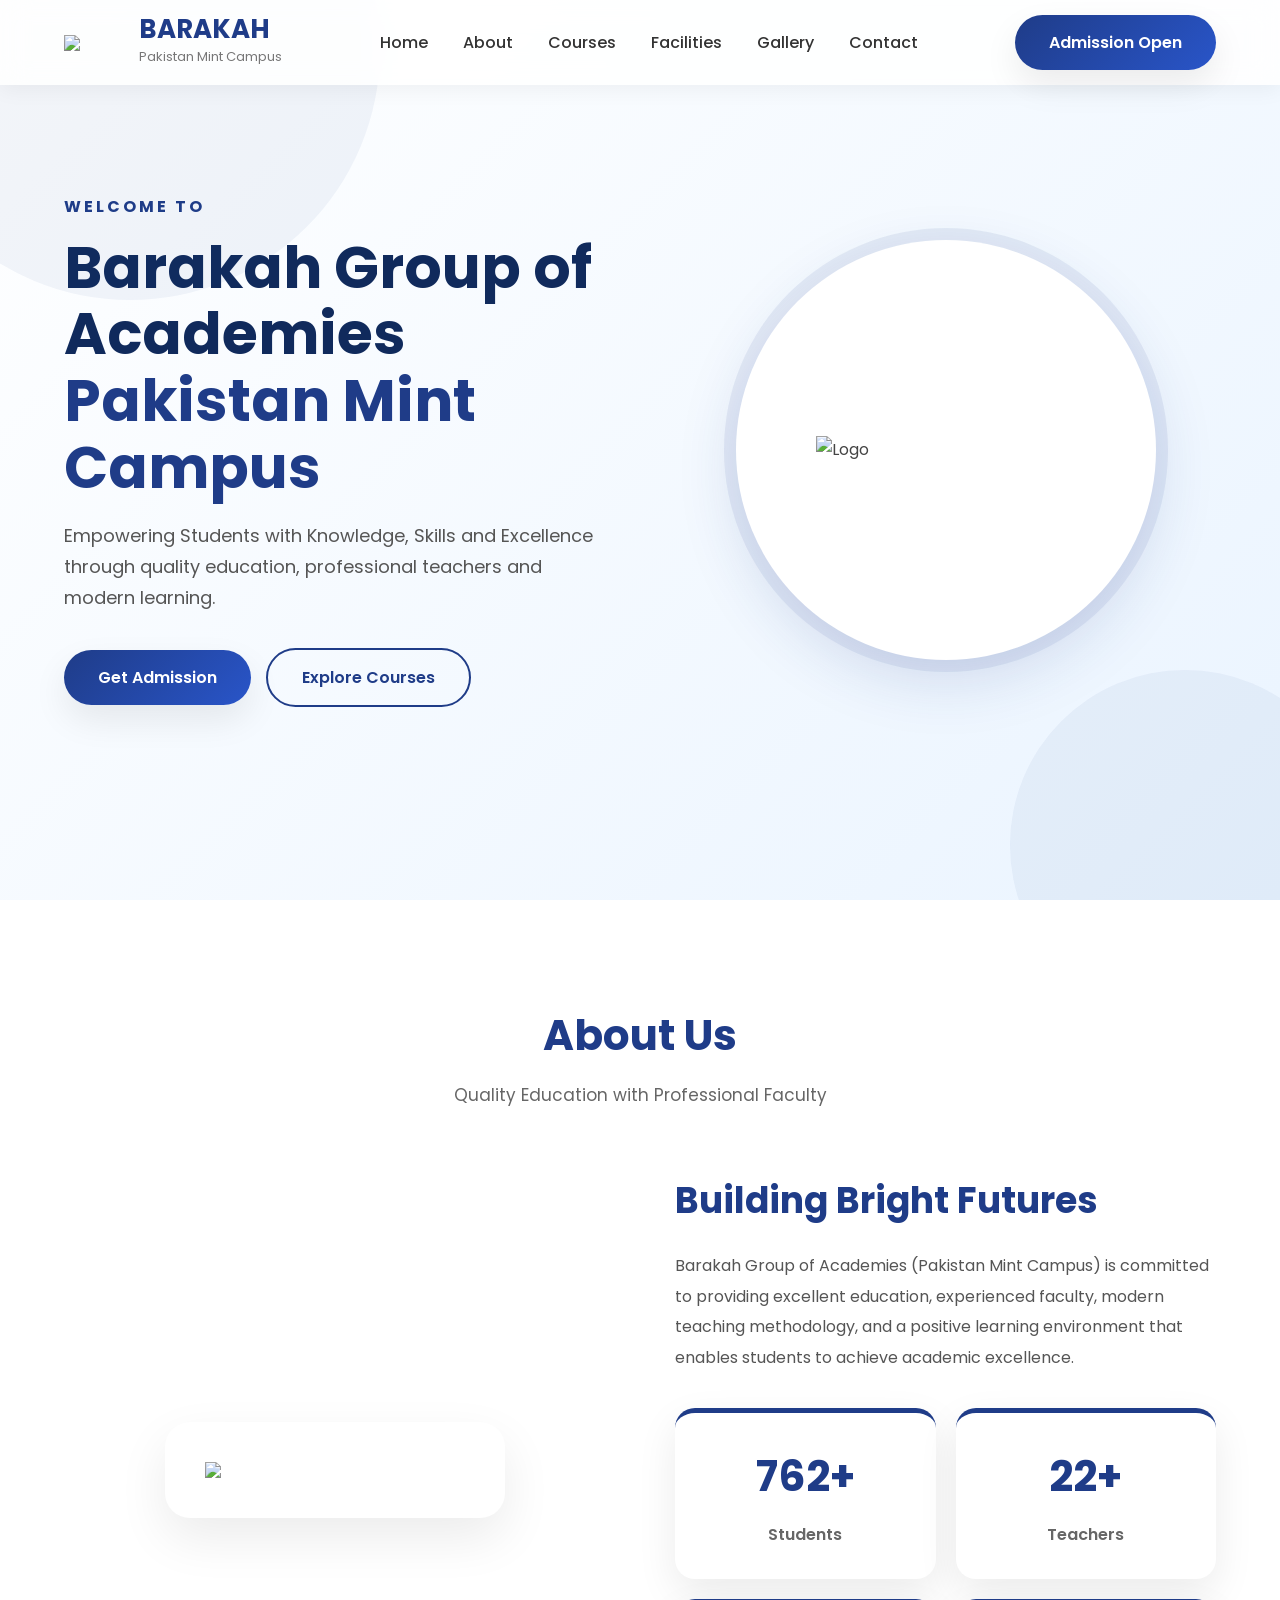
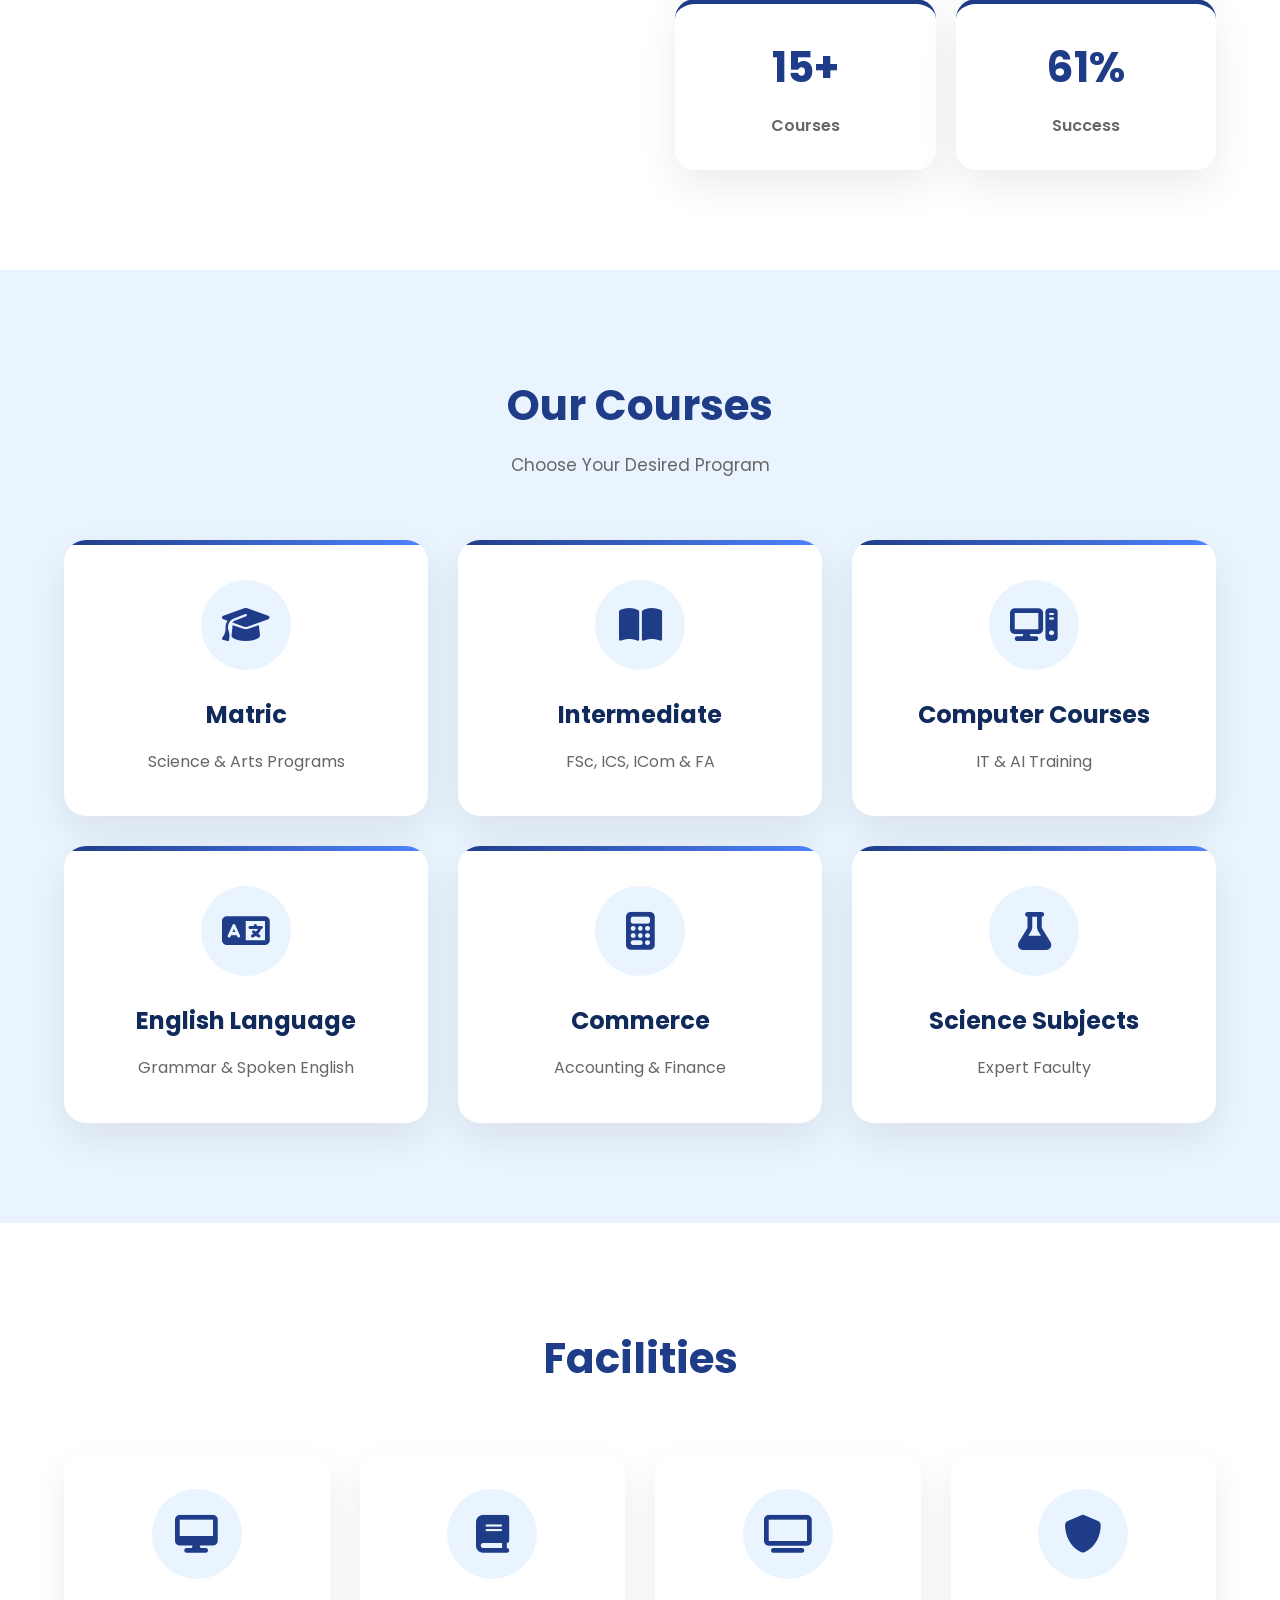
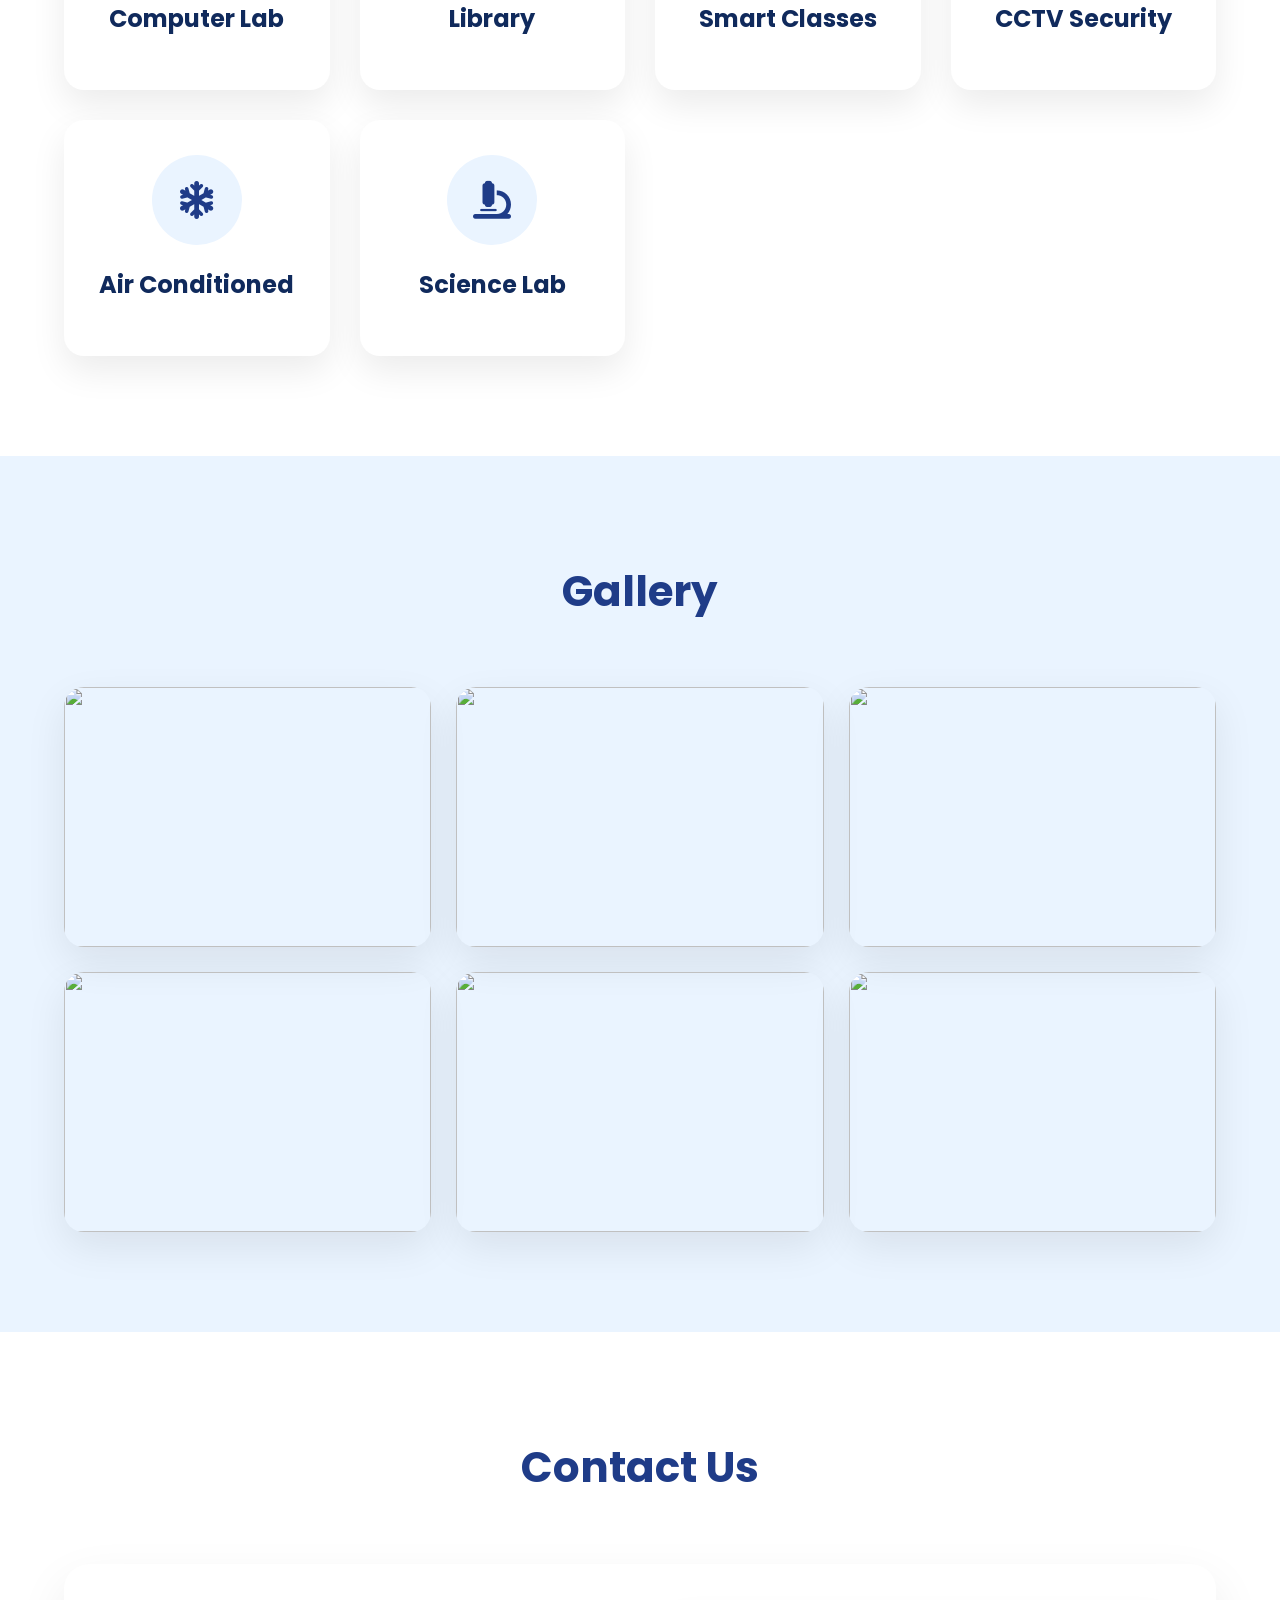
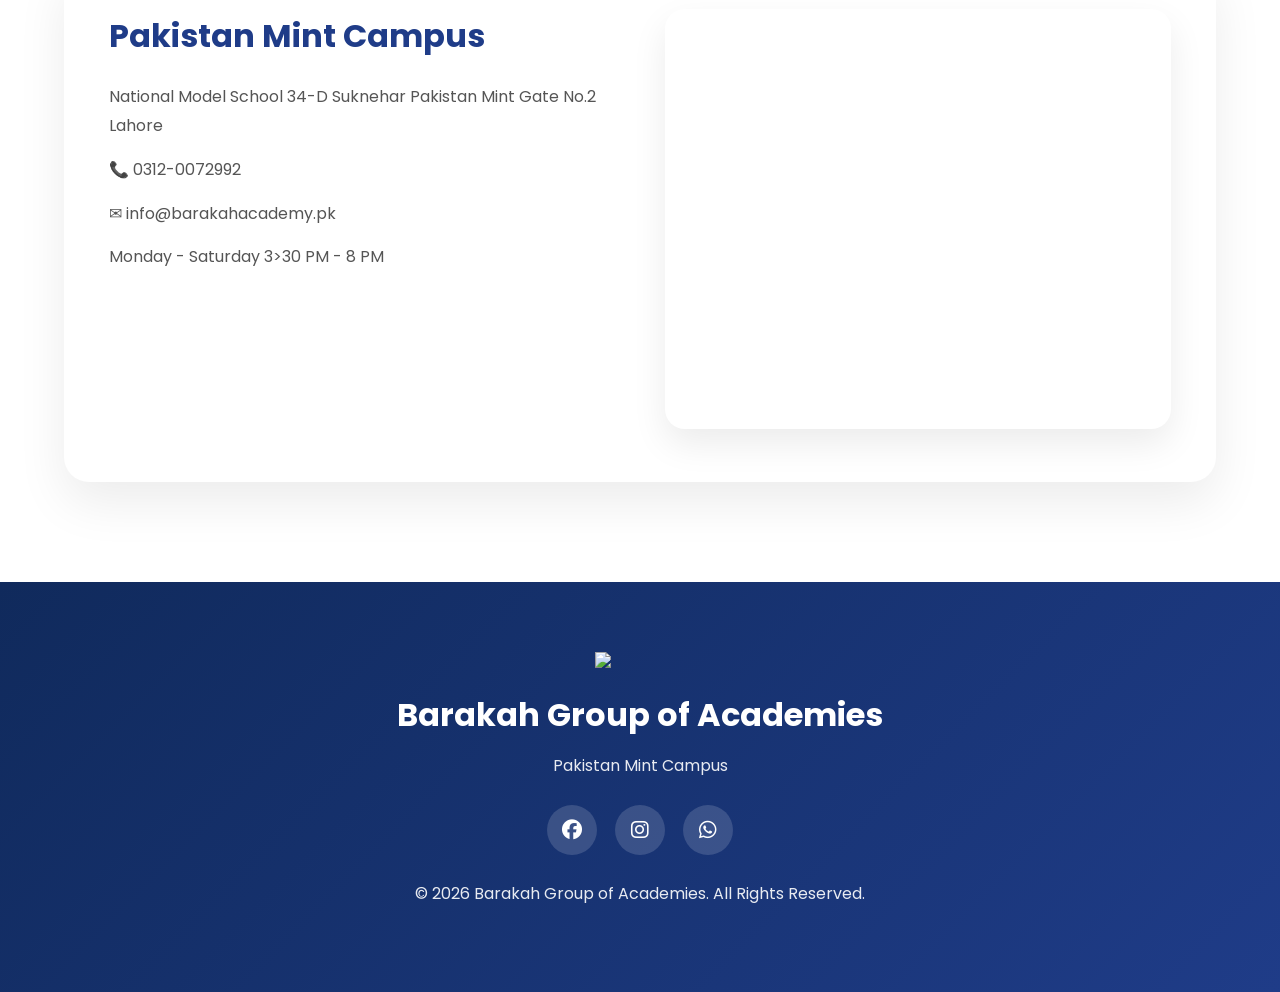
==== index.html @ b060adf9 "Add files via upload" ====
<!doctype html>
<html lang="en">
  <head>
    <meta charset="UTF-8" />
    <meta name="viewport" content="width=device-width, initial-scale=1.0" />

    <title>Barakah Group of Academies | Pakistan Mint Campus</title>

    <meta
      name="description"
      content="Barakah Group of Academies (Pakistan Mint Campus) provides quality education with experienced faculty and modern learning methods."
    />

    <link rel="stylesheet" href="style.css" />

    <link rel="preconnect" href="https://fonts.googleapis.com" />
    <link rel="preconnect" href="https://fonts.gstatic.com" crossorigin />

    <link
      href="https://fonts.googleapis.com/css2?family=Poppins:wght@300;400;500;600;700;800&display=swap"
      rel="stylesheet"
    />

    <link
      rel="stylesheet"
      href="https://cdnjs.cloudflare.com/ajax/libs/font-awesome/6.7.2/css/all.min.css"
    />
  </head>

  <body>
    <!-- ================= HEADER ================= -->

    <header>
      <div class="container nav">
        <div class="logo">
          <img src="images/logo.png" />

          <div>
            <h2>BARAKAH</h2>
            <span>Pakistan Mint Campus</span>
          </div>
        </div>

        <nav>
          <ul id="menu">
            <li><a href="#home">Home</a></li>

            <li><a href="#about">About</a></li>

            <li><a href="#courses">Courses</a></li>

            <li><a href="#facilities">Facilities</a></li>

            <li><a href="#gallery">Gallery</a></li>

            <li><a href="#contact">Contact</a></li>
          </ul>
        </nav>

        <a href="#contact" class="btn"> Admission Open </a>

        <div class="menu-btn">
          <i class="fa-solid fa-bars"></i>
        </div>
      </div>
    </header>

    <!-- ================= HERO ================= -->

    <section class="hero" id="home">
      <div class="container hero-grid">
        <div class="hero-text">
          <h4>WELCOME TO</h4>

          <h1>
            Barakah Group of Academies
            <span>Pakistan Mint Campus</span>
          </h1>

          <p>
            Empowering Students with Knowledge, Skills and Excellence through
            quality education, professional teachers and modern learning.
          </p>

          <div class="hero-buttons">
            <a href="#contact" class="btn"> Get Admission </a>

            <a href="#courses" class="btn2"> Explore Courses </a>
          </div>
        </div>

        <div class="hero-image">
          <div class="circle">
            <img src="images/logo.png" alt="Logo" />
          </div>
        </div>
      </div>
    </section>

    <!-- ================= ABOUT ================= -->

    <section class="about section" id="about">
      <div class="container">
        <div class="title">
          <h2>About Us</h2>

          <p>Quality Education with Professional Faculty</p>
        </div>

        <div class="about-grid">
          <div class="about-image">
            <img src="images/gallery6.jpeg" />
          </div>

          <div class="about-content">
            <h3>Building Bright Futures</h3>

            <p>
              Barakah Group of Academies (Pakistan Mint Campus) is committed to
              providing excellent education, experienced faculty, modern
              teaching methodology, and a positive learning environment that
              enables students to achieve academic excellence.
            </p>

            <div class="stats">
              <div class="card">
                <h2>1000+</h2>

                <p>Students</p>
              </div>

              <div class="card">
                <h2>30+</h2>

                <p>Teachers</p>
              </div>

              <div class="card">
                <h2>20+</h2>

                <p>Courses</p>
              </div>

              <div class="card">
                <h2>98%</h2>

                <p>Success</p>
              </div>
            </div>
          </div>
        </div>
      </div>
    </section>

    <!-- ================= COURSES ================= -->

    <section class="courses section" id="courses">
      <div class="container">
        <div class="title">
          <h2>Our Courses</h2>

          <p>Choose Your Desired Program</p>
        </div>

        <div class="course-grid">
          <div class="course-card">
            <i class="fa-solid fa-graduation-cap"></i>

            <h3>Matric</h3>

            <p>Science & Arts Programs</p>
          </div>

          <div class="course-card">
            <i class="fa-solid fa-book-open"></i>

            <h3>Intermediate</h3>

            <p>FSc, ICS, ICom & FA</p>
          </div>

          <div class="course-card">
            <i class="fa-solid fa-computer"></i>

            <h3>Computer Courses</h3>

            <p>IT & AI Training</p>
          </div>

          <div class="course-card">
            <i class="fa-solid fa-language"></i>

            <h3>English Language</h3>

            <p>Grammar & Spoken English</p>
          </div>

          <div class="course-card">
            <i class="fa-solid fa-calculator"></i>

            <h3>Commerce</h3>

            <p>Accounting & Finance</p>
          </div>

          <div class="course-card">
            <i class="fa-solid fa-flask"></i>

            <h3>Science Subjects</h3>

            <p>Expert Faculty</p>
          </div>
        </div>
      </div>
    </section>

    <!-- ================= FACILITIES ================= -->

    <section class="facilities section" id="facilities">
      <div class="container">
        <div class="title">
          <h2>Facilities</h2>
        </div>

        <div class="facility-grid">
          <div class="facility">
            <i class="fa-solid fa-desktop"></i>
            <h3>Computer Lab</h3>
          </div>

          <div class="facility">
            <i class="fa-solid fa-book"></i>
            <h3>Library</h3>
          </div>

          <div class="facility">
            <i class="fa-solid fa-tv"></i>
            <h3>Smart Classes</h3>
          </div>

          <div class="facility">
            <i class="fa-solid fa-shield"></i>
            <h3>CCTV Security</h3>
          </div>

          <div class="facility">
            <i class="fa-solid fa-snowflake"></i>
            <h3>Air Conditioned</h3>
          </div>

          <div class="facility">
            <i class="fa-solid fa-microscope"></i>
            <h3>Science Lab</h3>
          </div>
        </div>
      </div>
    </section>

    <!-- ================= GALLERY ================= -->

    <section class="gallery section" id="gallery">
      <div class="container">
        <div class="title">
          <h2>Gallery</h2>
        </div>

        <div class="gallery-grid">
          <img src="images/gallery5.jpeg" />

          <img src="images/gallery1.jpeg" />

          <img src="images/gallery4.jpeg" />

          <img src="images/gallery2.jpeg" />

          <img src="images/gallery3.jpeg" />

          <img src="images/gallery6.jpeg" />
        </div>
      </div>
    </section>

    <!-- ================= CONTACT ================= -->

    <section class="contact section" id="contact">
      <div class="container">
        <div class="title">
          <h2>Contact Us</h2>
        </div>

        <div class="contact-box">
          <div>
            <h3>Pakistan Mint Campus</h3>

            <p>
              National Model School 34-D Suknehar Pakistan Mint Gate No.2 Lahore
            </p>

            <p>📞 0312-0072992</p>

            <p>✉ info@barakahacademy.pk</p>

            <p>Monday - Saturday 3>30 PM - 8 PM</p>
          </div>

          <div>
            <iframe
              src="https://maps.google.com/maps?q=Lahore&t=&z=13&ie=UTF8&iwloc=&output=embed"
              loading="lazy"
            >
            </iframe>
          </div>
        </div>
      </div>
    </section>

    <!-- ================= FOOTER ================= -->

    <footer>
      <div class="container">
        <img src="images/logo2.png" />

        <h2>Barakah Group of Academies</h2>

        <p>Pakistan Mint Campus</p>

        <div class="social">
          <a href="#"><i class="fab fa-facebook"></i></a>

          <a href="#"><i class="fab fa-instagram"></i></a>

          <a href="#"><i class="fab fa-whatsapp"></i></a>
        </div>

        <p>© 2026 Barakah Group of Academies. All Rights Reserved.</p>
      </div>
    </footer>

    <script src="script.js"></script>
  </body>
</html>
---- style.css ----
/* ==========================================
   BARAKAH GROUP OF ACADEMIES
   PREMIUM CSS - PART 2A
==========================================*/

*{
    margin:0;
    padding:0;
    box-sizing:border-box;
    scroll-behavior:smooth;
}

:root{

    --primary:#1F3C88;
    --secondary:#102A5C;
    --light:#EAF4FF;
    --white:#ffffff;
    --text:#444;
    --shadow:0 15px 35px rgba(0,0,0,.08);
    --radius:18px;
    --transition:.4s ease;

}

body{

    font-family:'Poppins',sans-serif;
    color:var(--text);
    background:#fff;
    overflow-x:hidden;
    line-height:1.7;

}

img{

    max-width:100%;
    display:block;

}

a{

    text-decoration:none;

}

ul{

    list-style:none;

}

.container{

    width:90%;
    max-width:1200px;
    margin:auto;
    border-radius: 50px;

}

.section{

    padding:100px 0;

}

/*======================
SECTION TITLE
======================*/

.title{

    text-align:center;
    margin-bottom:60px;

}

.title h2{

    color:var(--primary);
    font-size:42px;
    font-weight:700;

}

.title p{

    margin-top:10px;
    color:#666;
    font-size:17px;

}

/*======================
BUTTONS
======================*/

.btn{

    display:inline-block;
    padding:14px 34px;
    border-radius:50px;
    color:#fff;
    background:linear-gradient(135deg,#1F3C88,#2955c9);
    transition:.35s;
    font-weight:600;
    box-shadow:var(--shadow);

}

.btn:hover{

    transform:translateY(-4px);

}

.btn2{

    display:inline-block;
    margin-left:15px;
    border:2px solid var(--primary);
    color:var(--primary);
    padding:14px 34px;
    border-radius:50px;
    transition:.35s;
    font-weight:600;

}

.btn2:hover{

    background:var(--primary);
    color:#fff;

}

/*======================
HEADER
======================*/

header{

    position:fixed;
    width:100%;
    left:0;
    top:0;
    z-index:999;
    background:rgba(255,255,255,.85);
    backdrop-filter:blur(14px);
    box-shadow:0 5px 25px rgba(0,0,0,.05);

}

.nav{

    display:flex;
    align-items:center;
    justify-content:space-between;
    height:85px;

}

.logo{

    display:flex;
    align-items:center;
    gap:15px;

}

.logo img{

    width:60px;

}

.logo h2{

    color:var(--primary);
    font-size:26px;
    line-height:1;

}

.logo span{

    font-size:13px;
    color:#777;

}

nav ul{

    display:flex;
    gap:35px;

}

nav ul li a{

    color:#333;
    font-weight:500;
    transition:.3s;

}

nav ul li a:hover{

    color:var(--primary);

}

.menu-btn{

    display:none;
    font-size:30px;
    color:var(--primary);

}

/*======================
HERO SECTION
======================*/

.hero{

    min-height:100vh;
    display:flex;
    align-items:center;
    background:linear-gradient(135deg,#ffffff,#EAF4FF);
    position:relative;
    overflow:hidden;

}

/* Decorative Circles */

.hero::before{

    content:"";
    position:absolute;
    width:500px;
    height:500px;
    background:#1F3C88;
    opacity:.05;
    border-radius:50%;
    top:-200px;
    left:-120px;

}

.hero::after{

    content:"";
    position:absolute;
    width:350px;
    height:350px;
    background:#1F3C88;
    opacity:.05;
    border-radius:50%;
    bottom:-120px;
    right:-80px;

}

.hero-grid{

    display:grid;
    grid-template-columns:1fr 1fr;
    gap:70px;
    align-items:center;

}

.hero-text h4{

    color:var(--primary);
    letter-spacing:3px;
    margin-bottom:15px;

}

.hero-text h1{

    font-size:58px;
    color:var(--secondary);
    line-height:1.15;
    margin-bottom:20px;

}

.hero-text h1 span{

    color:var(--primary);

}

.hero-text p{

    font-size:18px;
    color:#555;
    margin-bottom:35px;

}

.hero-buttons{

    display:flex;
    align-items:center;
}

/*======================
LOGO CONTAINER
======================*/

.hero-image{

    display:flex;
    justify-content:center;

}

.circle{

    width:420px;
    height:420px;
    border-radius:50%;
    background:#fff;
    display:flex;
    justify-content:center;
    align-items:center;
    box-shadow:
    0 0 0 12px rgba(31,60,136,.08),
    0 20px 60px rgba(31,60,136,.15);

    /* animation:floatLogo 4s ease-in-out infinite; */

}

.circle img{

    width:260px;

}

/*======================
ANIMATIONS
======================*/
/* 
@keyframes floatLogo{

    0%{

        transform:translateY(0);

    }

    50%{

        transform:translateY(-18px);

    }

    100%{

        transform:translateY(0);

    }
 */
/* } */

.fadeUp{

    opacity:0;
    transform:translateY(40px);
    transition:1s;

}

.fadeUp.show{

    opacity:1;
    transform:translateY(0);

}

/*======================
CUSTOM SCROLLBAR
======================*/

::-webkit-scrollbar{

    width:10px;

}

::-webkit-scrollbar-thumb{

    background:var(--primary);
    border-radius:20px;

}

::-webkit-scrollbar-track{

    background:#f3f3f3;

}
/*==========================================
        ABOUT SECTION
==========================================*/

.about{
    background:#fff;
}

.about-grid{
    display:grid;
    grid-template-columns:1fr 1fr;
    gap:70px;
    align-items:center;
}

.about-image{
    display:flex;
    justify-content:center;
}

.about-image img{
    width:340px;
    background:#fff;
    padding:40px;
    border-radius:25px;
    box-shadow:0 20px 50px rgba(0,0,0,.08);
    transition:.4s;
}

.about-image img:hover{
    transform:translateY(-10px);
}

.about-content h3{
    color:var(--primary);
    font-size:36px;
    margin-bottom:20px;
}

.about-content p{
    color:#555;
    line-height:1.9;
    margin-bottom:35px;
}

/*==========================================
        STATISTICS
==========================================*/

.stats{
    display:grid;
    grid-template-columns:repeat(2,1fr);
    gap:20px;
}

.stats .card{
    background:#fff;
    padding:28px;
    text-align:center;
    border-radius:20px;
    box-shadow:0 15px 40px rgba(0,0,0,.08);
    transition:.35s;
    border-top:5px solid var(--primary);
}

.stats .card:hover{
    transform:translateY(-10px);
}

.stats h2{
    font-size:42px;
    color:var(--primary);
    margin-bottom:8px;
}

.stats p{
    margin:0;
    font-weight:600;
    color:#666;
}

/*==========================================
        COURSES SECTION
==========================================*/

.courses{
    background:var(--light);
}

.course-grid{
    display:grid;
    grid-template-columns:repeat(auto-fit,minmax(280px,1fr));
    gap:30px;
}

.course-card{
    background:#fff;
    padding:40px 30px;
    border-radius:22px;
    text-align:center;
    transition:.4s;
    box-shadow:0 15px 40px rgba(0,0,0,.08);
    position:relative;
    overflow:hidden;
}

.course-card::before{
    content:"";
    position:absolute;
    left:0;
    top:0;
    width:100%;
    height:5px;
    background:linear-gradient(90deg,#1F3C88,#4f84ff);
}

.course-card:hover{
    transform:translateY(-12px);
    box-shadow:0 25px 60px rgba(31,60,136,.18);
}

.course-card i{
    width:90px;
    height:90px;
    line-height:90px;
    border-radius:50%;
    background:#EAF4FF;
    color:var(--primary);
    font-size:38px;
    margin-bottom:25px;
    transition:.4s;
}

.course-card:hover i{
    background:var(--primary);
    color:#fff;
    transform:rotate(360deg);
}

.course-card h3{
    color:var(--secondary);
    margin-bottom:12px;
    font-size:24px;
}

.course-card p{
    color:#666;
    line-height:1.8;
}

/*==========================================
        FACILITIES
==========================================*/

.facilities{
    background:#fff;
}

.facility-grid{
    display:grid;
    grid-template-columns:repeat(auto-fit,minmax(250px,1fr));
    gap:30px;
}

.facility{
    background:#fff;
    padding:35px;
    text-align:center;
    border-radius:20px;
    box-shadow:0 15px 35px rgba(0,0,0,.08);
    transition:.35s;
    border-bottom:5px solid transparent;
}

.facility:hover{
    transform:translateY(-10px);
    border-bottom:5px solid var(--primary);
}

.facility i{
    width:90px;
    height:90px;
    line-height:90px;
    border-radius:50%;
    background:var(--light);
    color:var(--primary);
    font-size:38px;
    margin-bottom:20px;
    transition:.4s;
}

.facility:hover i{
    background:var(--primary);
    color:#fff;
    transform:scale(1.15);
}

.facility h3{
    color:var(--secondary);
    font-size:24px;
    margin-bottom:10px;
}

.facility p{
    color:#666;
    line-height:1.8;
}

/*==========================================
        CARD ANIMATION
==========================================*/

.course-card,
.facility,
.stats .card,
.about-image img{
    animation:fadeCard .8s ease;
}

@keyframes fadeCard{

    from{
        opacity:0;
        transform:translateY(40px);
    }

    to{
        opacity:1;
        transform:translateY(0);
    }

}
/*==========================================
            GALLERY
==========================================*/

.gallery{
    background:var(--light);
}

.gallery-grid{
    display:grid;
    grid-template-columns:repeat(auto-fit,minmax(280px,1fr));
    gap:25px;
}

.gallery-grid img{
    width:100%;
    height:260px;
    object-fit:cover;
    border-radius:20px;
    box-shadow:0 15px 40px rgba(0,0,0,.08);
    transition:.5s;
    cursor:pointer;
}

.gallery-grid img:hover{
    transform:scale(1.05);
    box-shadow:0 25px 60px rgba(31,60,136,.25);
}

/*==========================================
            CONTACT
==========================================*/

.contact{
    background:#fff;
}

.contact-box{
    display:grid;
    grid-template-columns:1fr 1fr;
    gap:50px;
    background:#fff;
    padding:45px;
    border-radius:25px;
    box-shadow:0 20px 50px rgba(0,0,0,.08);
}

.contact-box h3{
    color:var(--primary);
    font-size:32px;
    margin-bottom:20px;
}

.contact-box p{
    color:#555;
    margin-bottom:15px;
    line-height:1.8;
}

.contact iframe{
    width:100%;
    height:420px;
    border:none;
    border-radius:20px;
    box-shadow:0 15px 35px rgba(0,0,0,.08);
}

/*==========================================
            FOOTER
==========================================*/

footer{
    background:linear-gradient(135deg,var(--secondary),var(--primary));
    color:#fff;
    text-align:center;
    padding:70px 20px;
}

footer img{
    width:90px;
    margin:auto;
    margin-bottom:20px;
}

footer h2{
    margin-bottom:10px;
    font-size:32px;
}

footer p{
    opacity:.9;
    margin-bottom:15px;
}

.social{
    display:flex;
    justify-content:center;
    gap:18px;
    margin:25px 0;
}

.social a{
    width:50px;
    height:50px;
    display:flex;
    justify-content:center;
    align-items:center;
    border-radius:50%;
    background:rgba(255,255,255,.15);
    color:#fff;
    font-size:20px;
    transition:.35s;
}

.social a:hover{
    background:#fff;
    color:var(--primary);
    transform:translateY(-5px);
}

/*==========================================
          MOBILE MENU
==========================================*/

@media(max-width:992px){

.hero-grid,
.about-grid,
.contact-box{

grid-template-columns:1fr;

}

.hero{

padding-top:120px;

text-align:center;

}

.hero-buttons{

justify-content:center;

}

.circle{

width:300px;
height:300px;

}

.circle img{

width:180px;

}

nav{

position:fixed;
top:85px;
left:-100%;
width:260px;
height:100vh;
background:#fff;
/* transition:.4s; */
box-shadow:0 10px 40px rgba(0,0,0,.08);

}

nav.active{

left:0;

}

nav ul{

flex-direction:column;
padding:40px 30px;

}

.menu-btn{

display:block;

}

header .btn{

display:none;

}

}

/*==========================================
            MOBILE
==========================================*/

@media(max-width:768px){

.section{

padding:70px 0;

}

.title h2{

font-size:34px;

}

.hero-text h1{

font-size:40px;

}

.hero-text p{

font-size:16px;

}

.hero-buttons{

flex-direction:column;
gap:15px;

}

.btn2{

margin-left:0;

}

.stats{

grid-template-columns:1fr;

}

.course-grid,
.facility-grid,
.gallery-grid{

grid-template-columns:1fr;

}

.contact-box{

padding:25px;

}

footer h2{

font-size:26px;

}

}

/*==========================================
          SMALL DEVICES
==========================================*/

@media(max-width:480px){

.container{

width:92%;

}

.logo h2{

font-size:20px;

}

.logo span{

font-size:11px;

}

.hero-text h1{

font-size:32px;

}

.hero-text h4{

font-size:14px;

}

.circle{

width:230px;
height:230px;

}

.circle img{

width:140px;

}

.btn,
.btn2{

width:100%;
text-align:center;

}

}
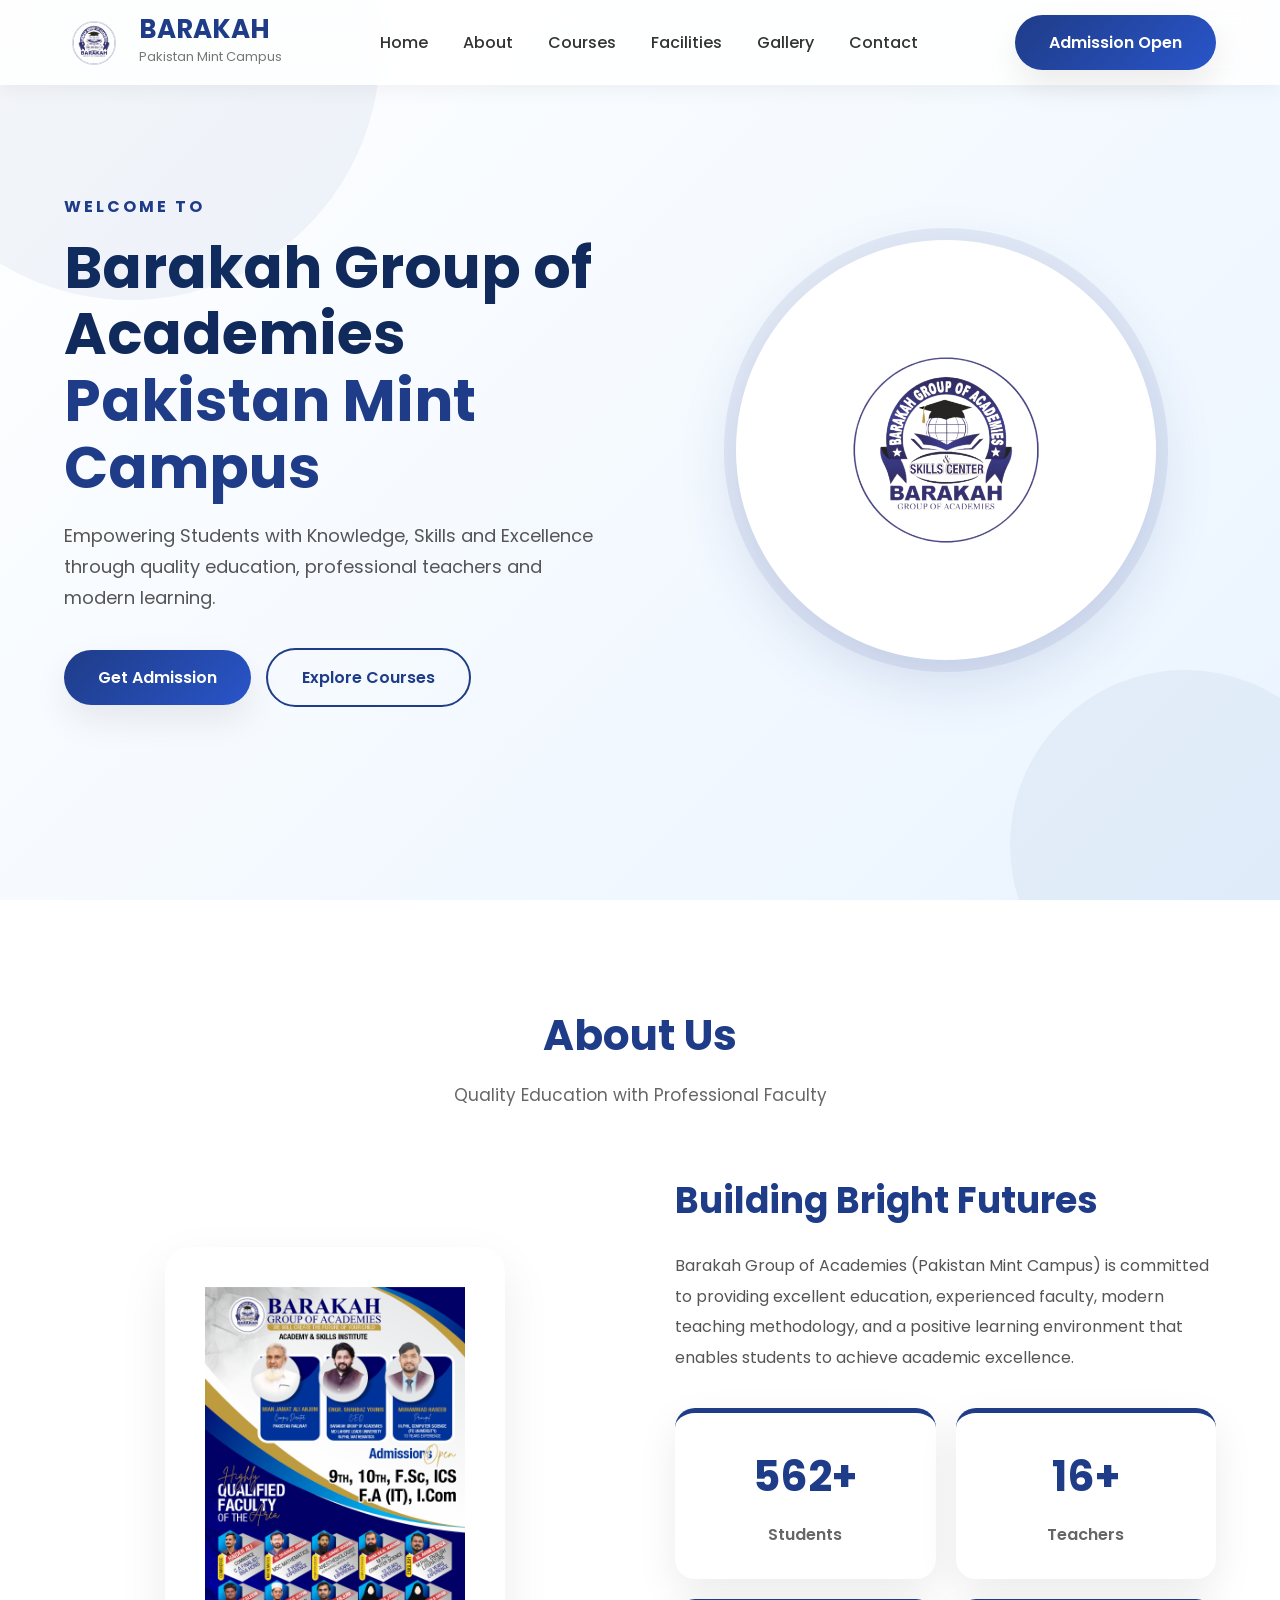
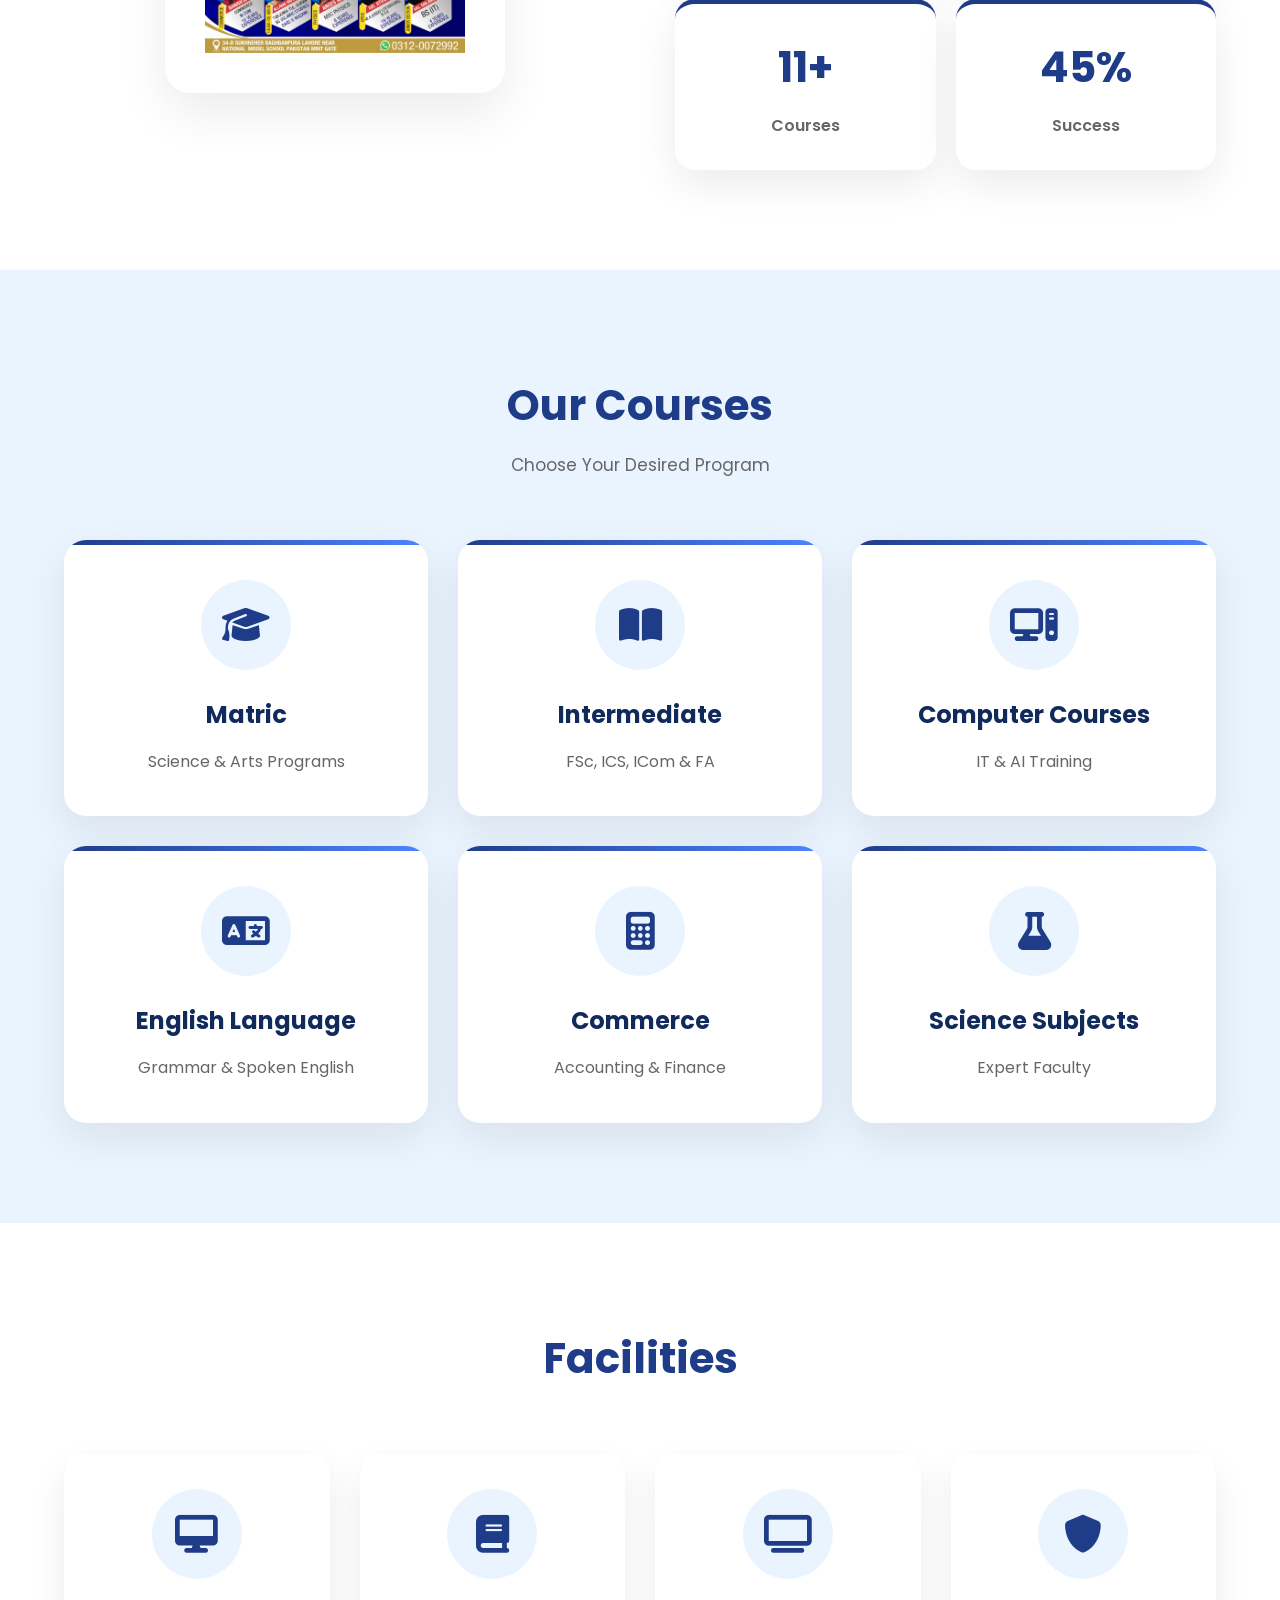
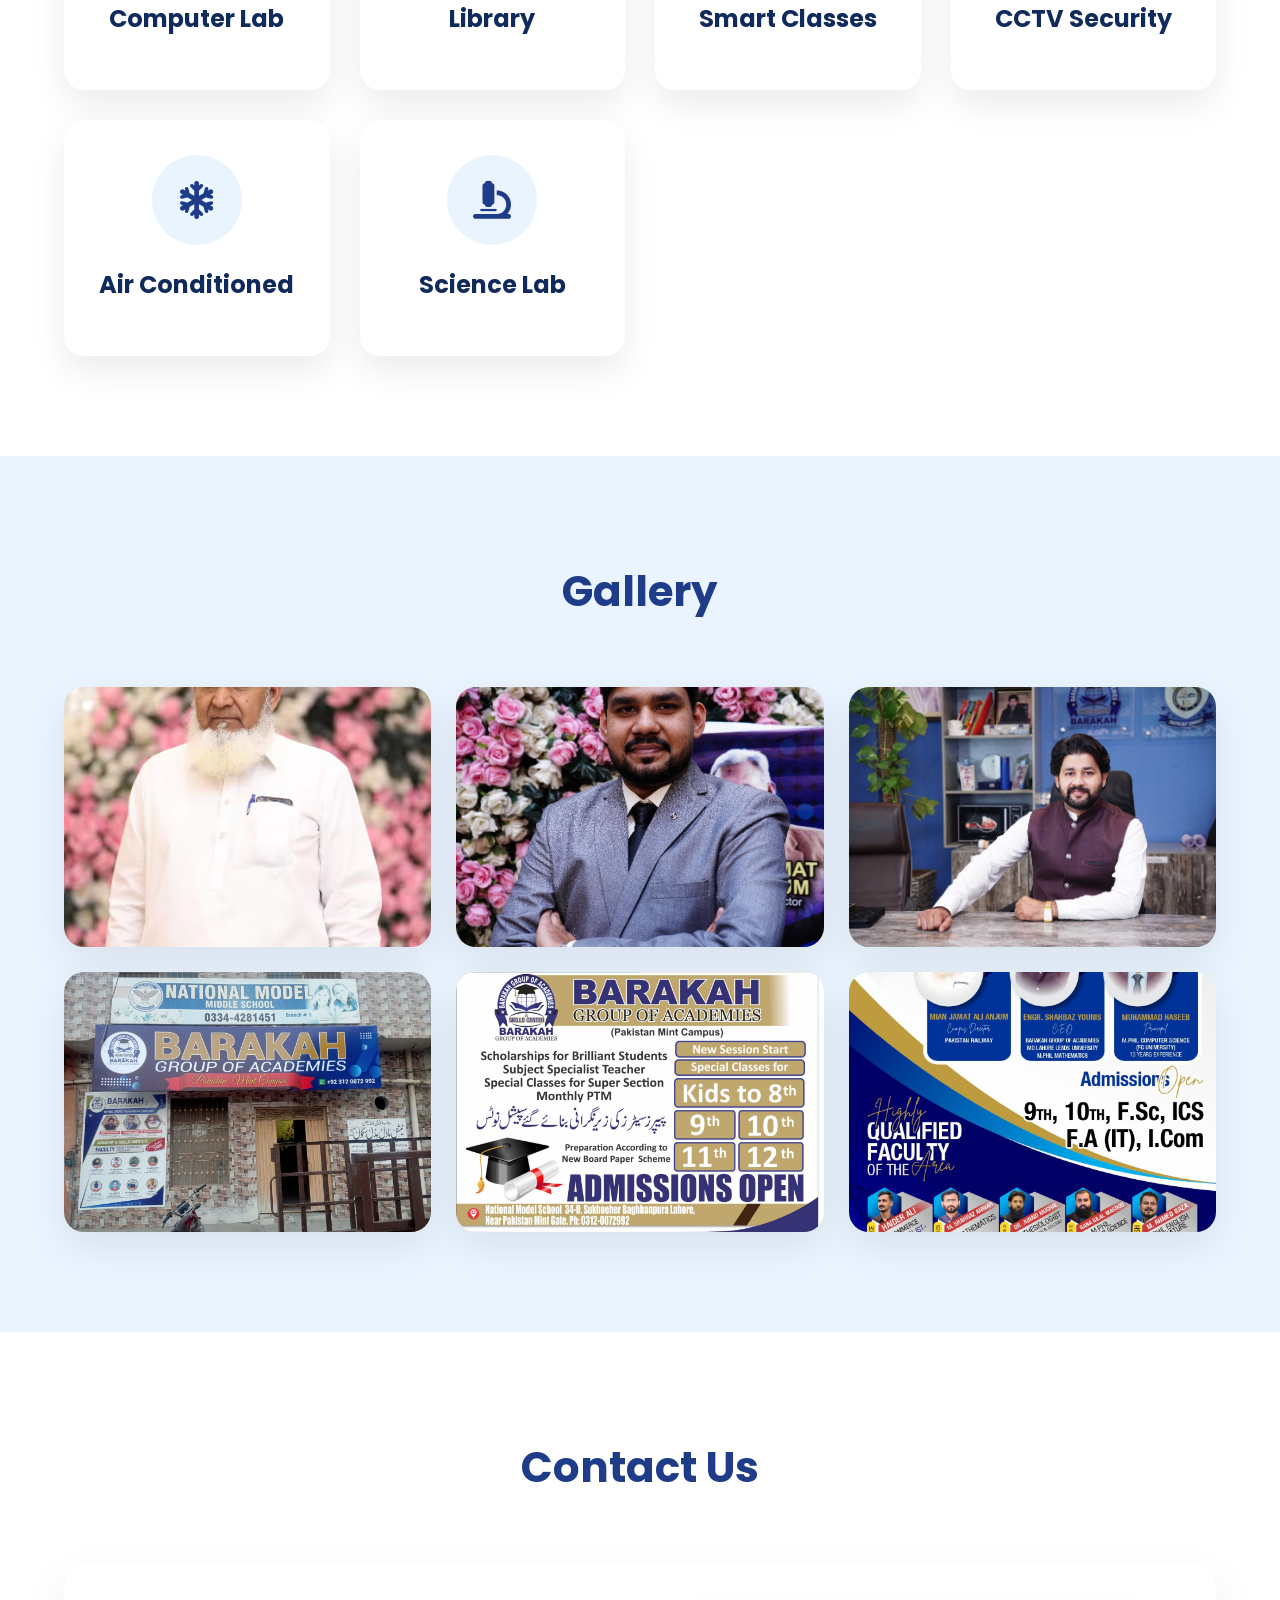
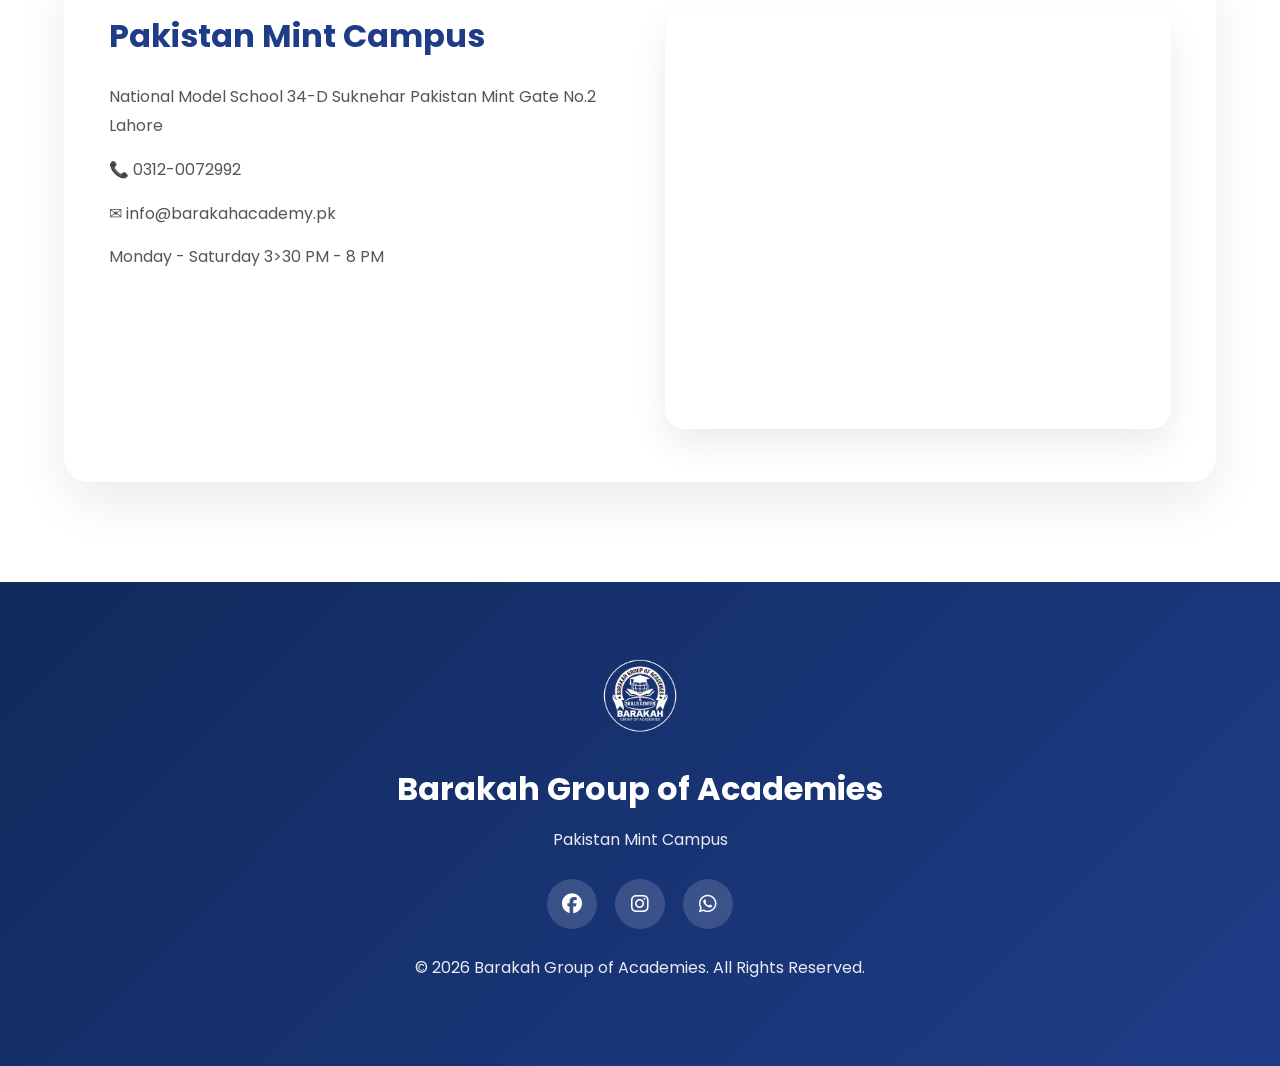
==== commit 0999a42d: "Add files via upload" ====
--- a/index.html
+++ b/index.html
@@ -33,7 +33,7 @@
     <header>
       <div class="container nav">
         <div class="logo">
-          <img src="images/logo.png" />
+          <img src="logo.png" />
 
           <div>
             <h2>BARAKAH</h2>
@@ -91,7 +91,7 @@
 
         <div class="hero-image">
           <div class="circle">
-            <img src="images/logo.png" alt="Logo" />
+            <img src="logo.png" alt="Logo" />
           </div>
         </div>
       </div>
@@ -109,7 +109,7 @@
 
         <div class="about-grid">
           <div class="about-image">
-            <img src="images/gallery6.jpeg" />
+            <img src="gallery6.jpeg" />
           </div>
 
           <div class="about-content">
@@ -265,17 +265,17 @@
         </div>
 
         <div class="gallery-grid">
-          <img src="images/gallery5.jpeg" />
-
-          <img src="images/gallery1.jpeg" />
-
-          <img src="images/gallery4.jpeg" />
-
-          <img src="images/gallery2.jpeg" />
-
-          <img src="images/gallery3.jpeg" />
-
-          <img src="images/gallery6.jpeg" />
+          <img src="gallery5.jpeg" />
+
+          <img src="gallery1.jpeg" />
+
+          <img src="gallery4.jpeg" />
+
+          <img src="gallery2.jpeg" />
+
+          <img src="gallery3.jpeg" />
+
+          <img src="gallery6.jpeg" />
         </div>
       </div>
     </section>
@@ -318,7 +318,7 @@
 
     <footer>
       <div class="container">
-        <img src="images/logo2.png" />
+        <img src="logo2.png" />
 
         <h2>Barakah Group of Academies</h2>
 
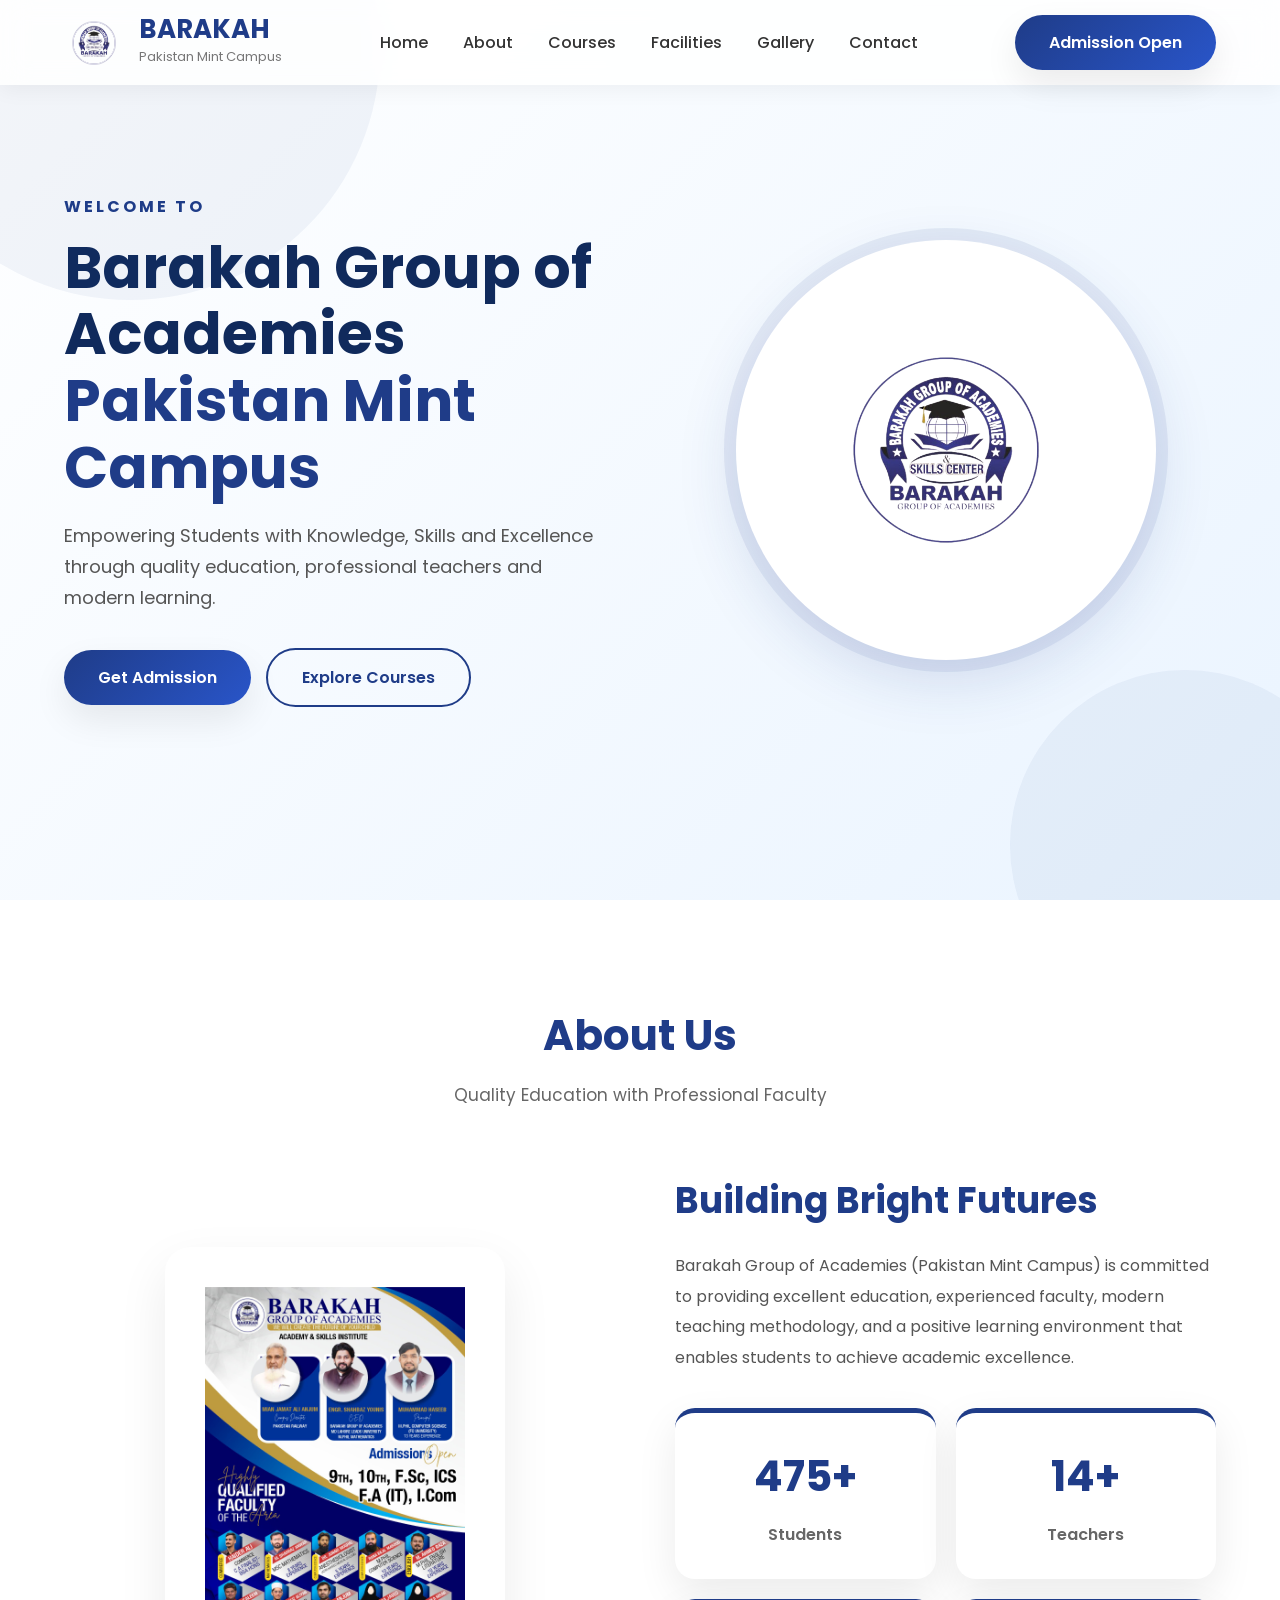
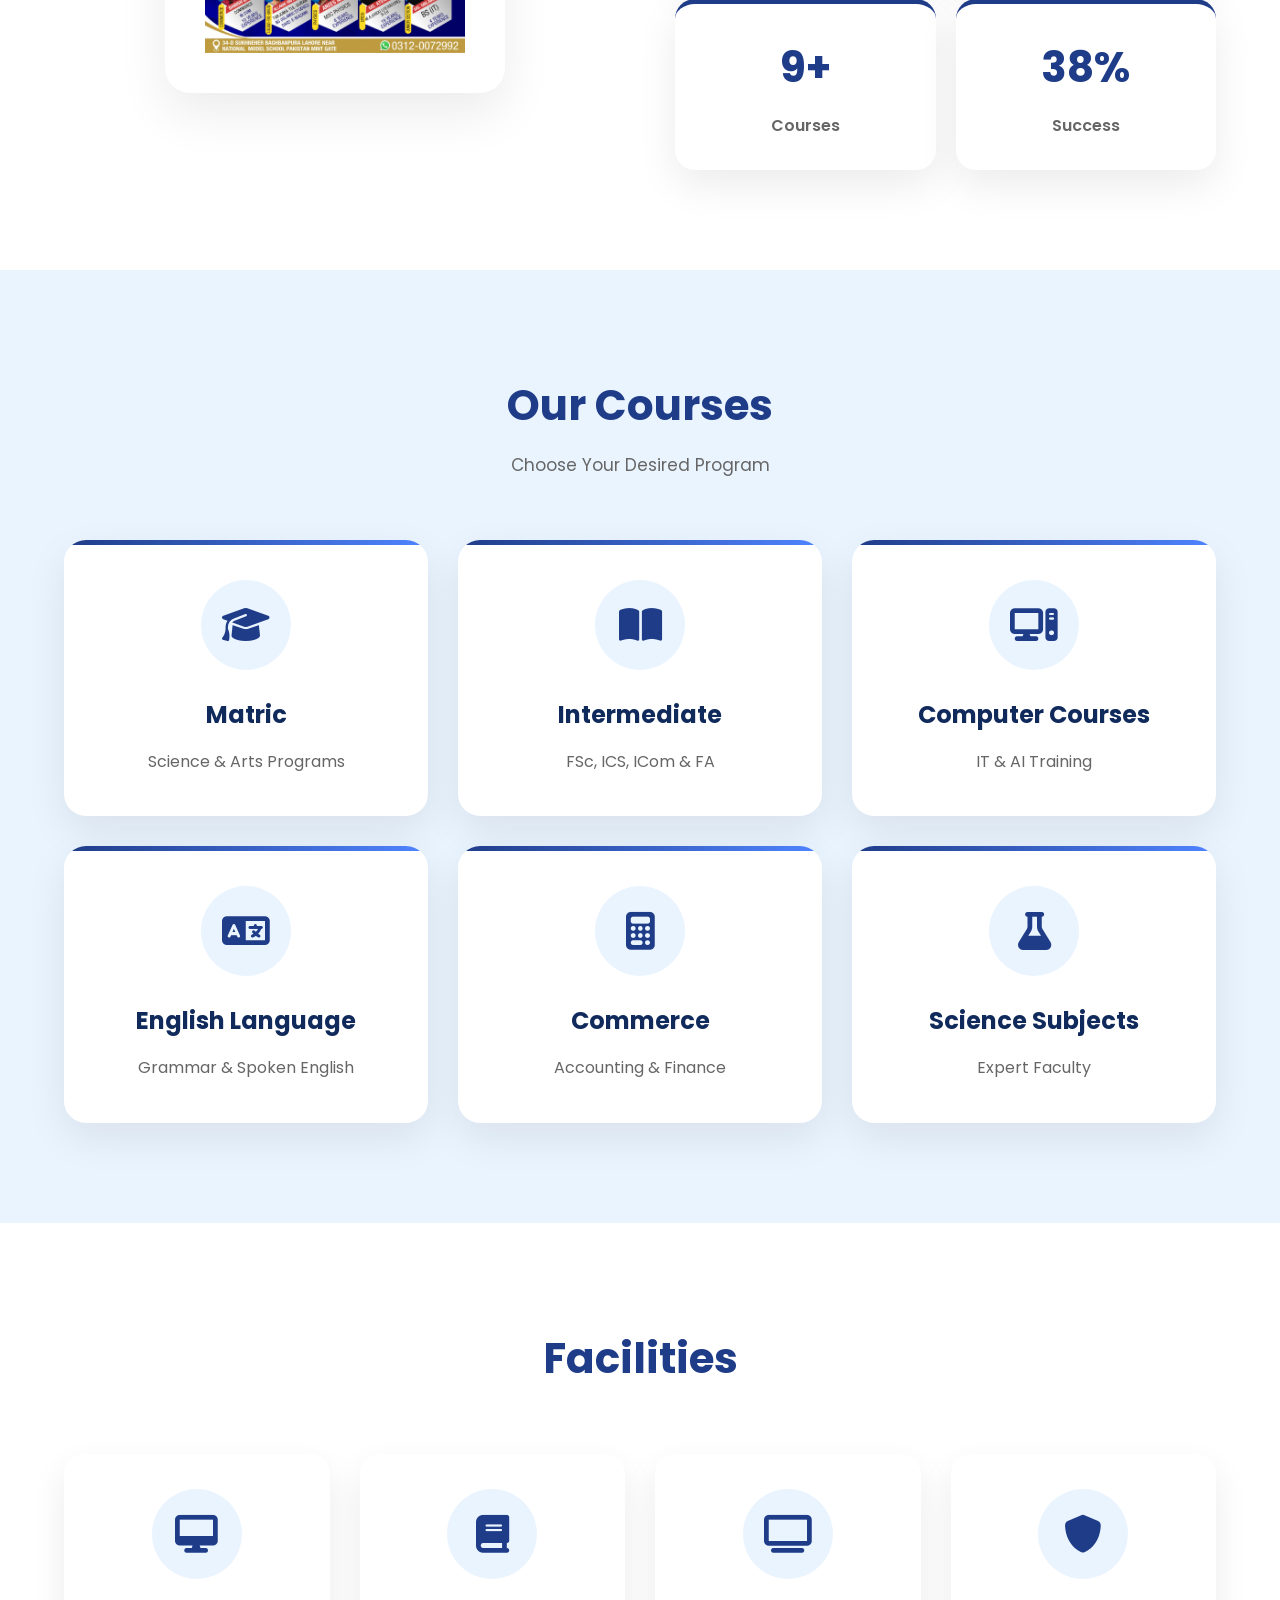
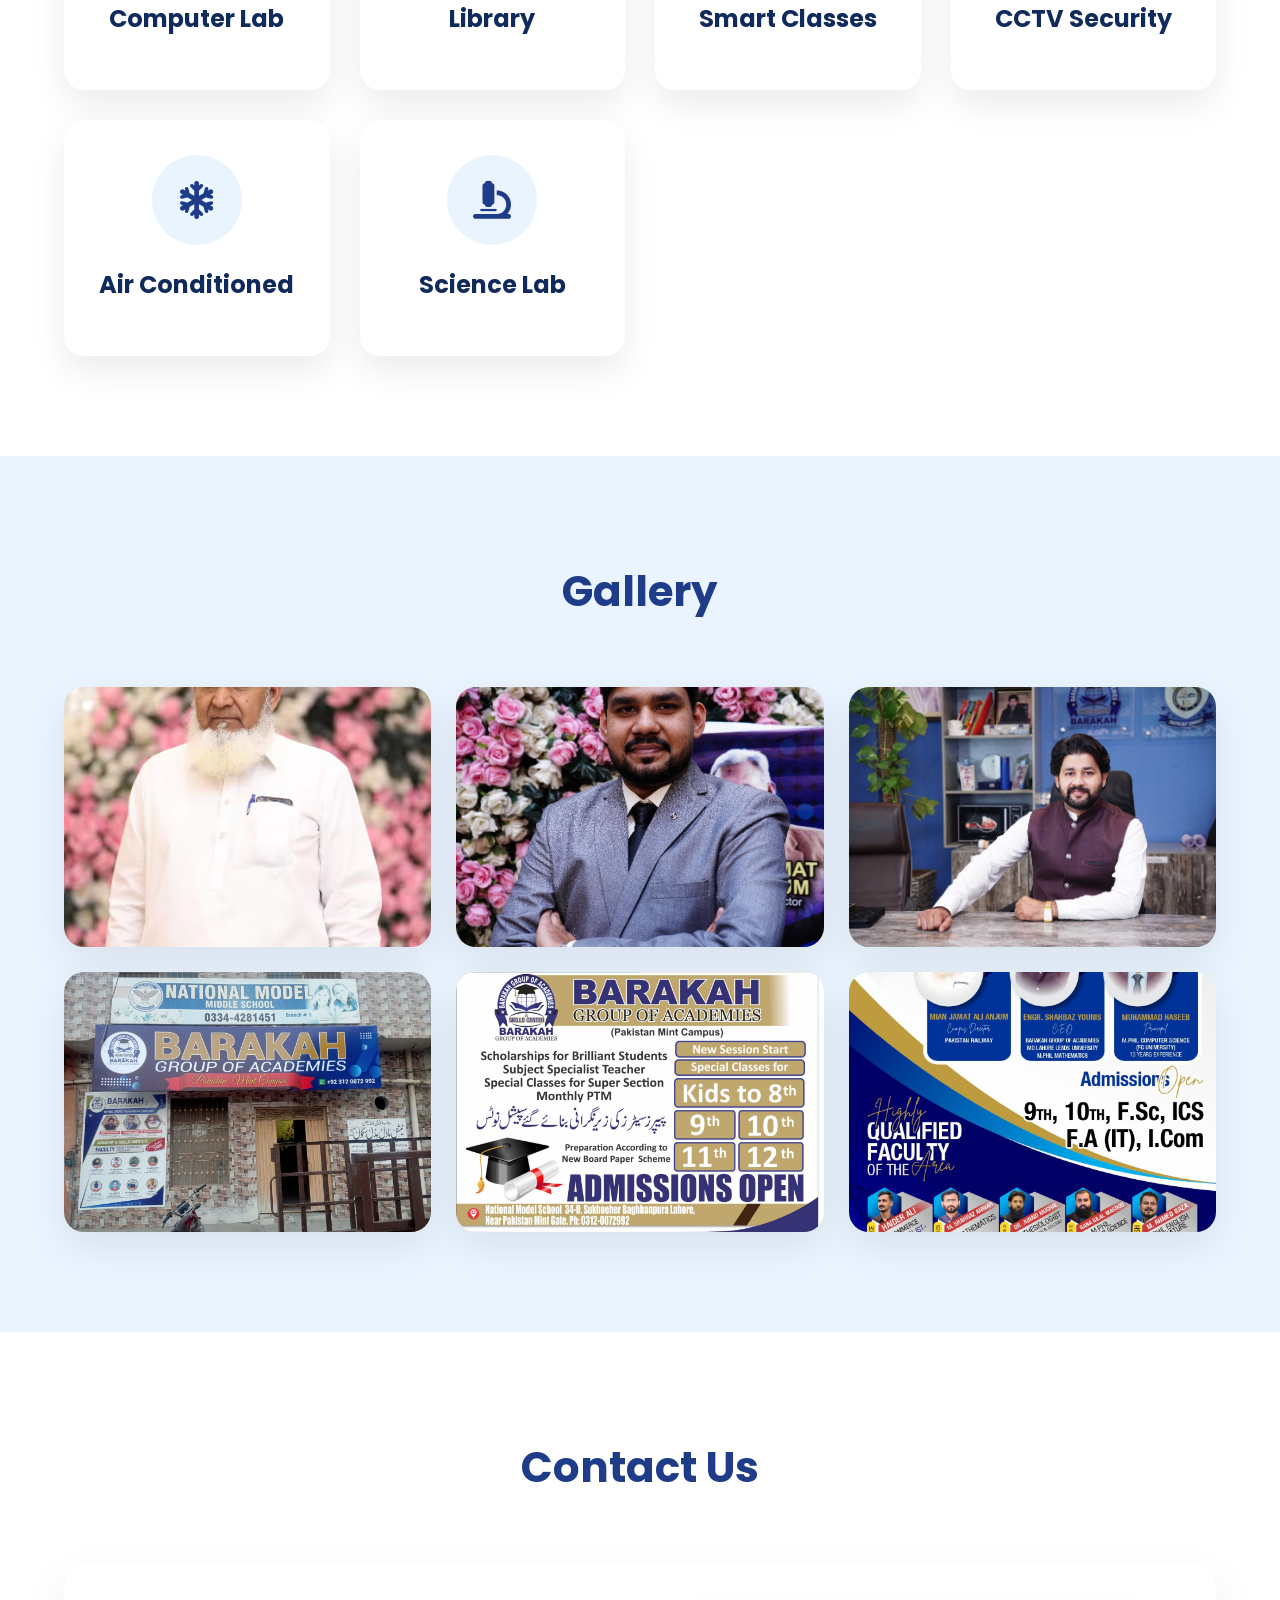
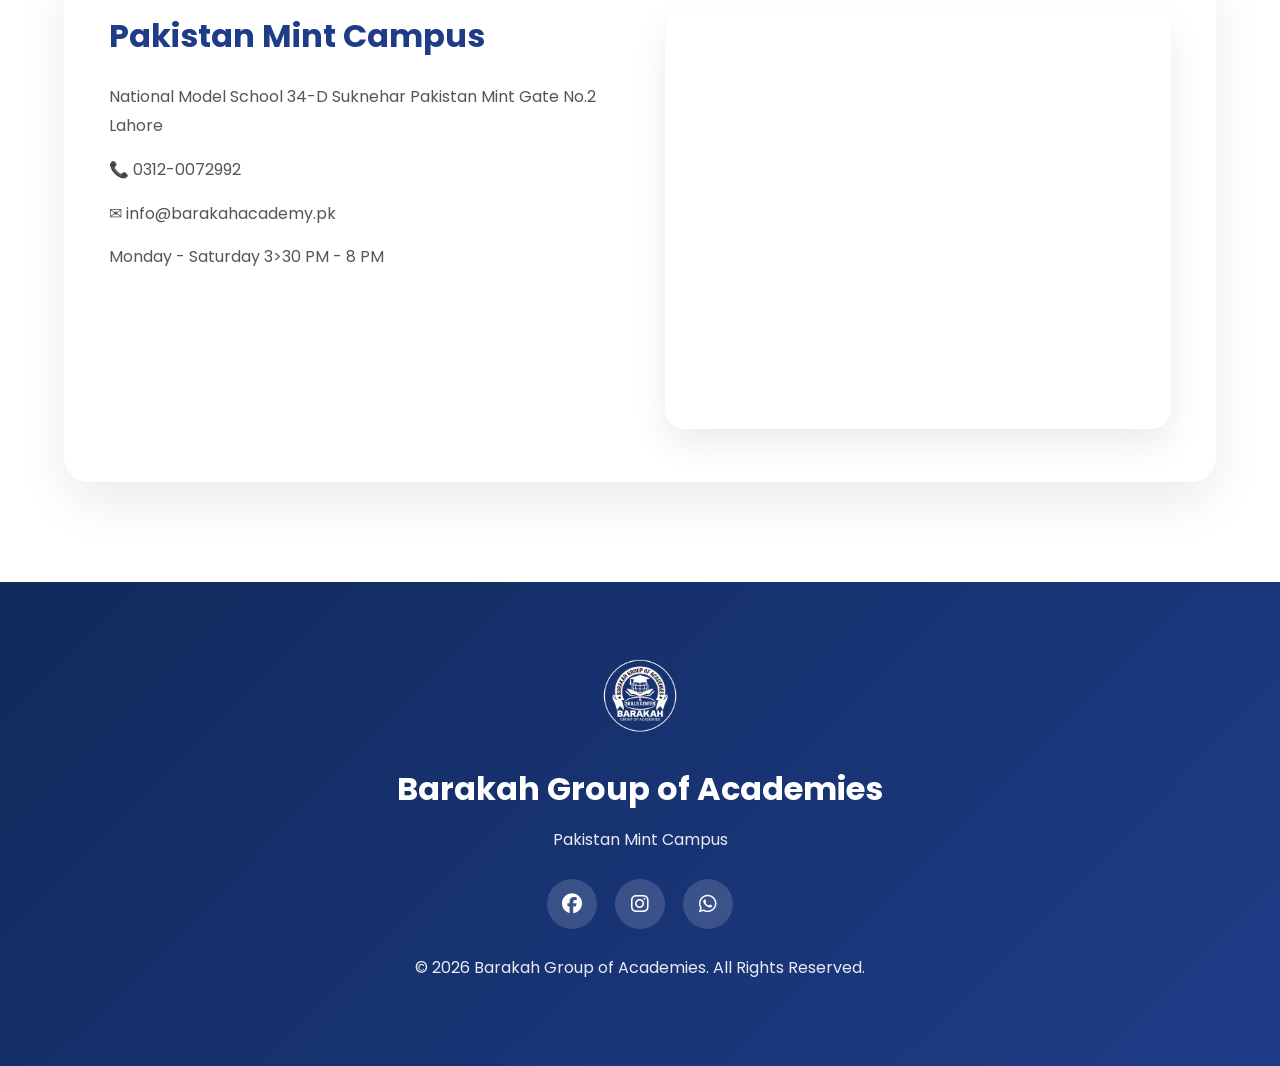
==== commit de6dfb57: "Add files via upload" ====
--- a/index.html
+++ b/index.html
@@ -5,7 +5,7 @@
     <meta name="viewport" content="width=device-width, initial-scale=1.0" />
 
     <title>Barakah Group of Academies | Pakistan Mint Campus</title>
-
+<link rel="icon" type="image/x-icon" href="logo.png">
     <meta
       name="description"
       content="Barakah Group of Academies (Pakistan Mint Campus) provides quality education with experienced faculty and modern learning methods."
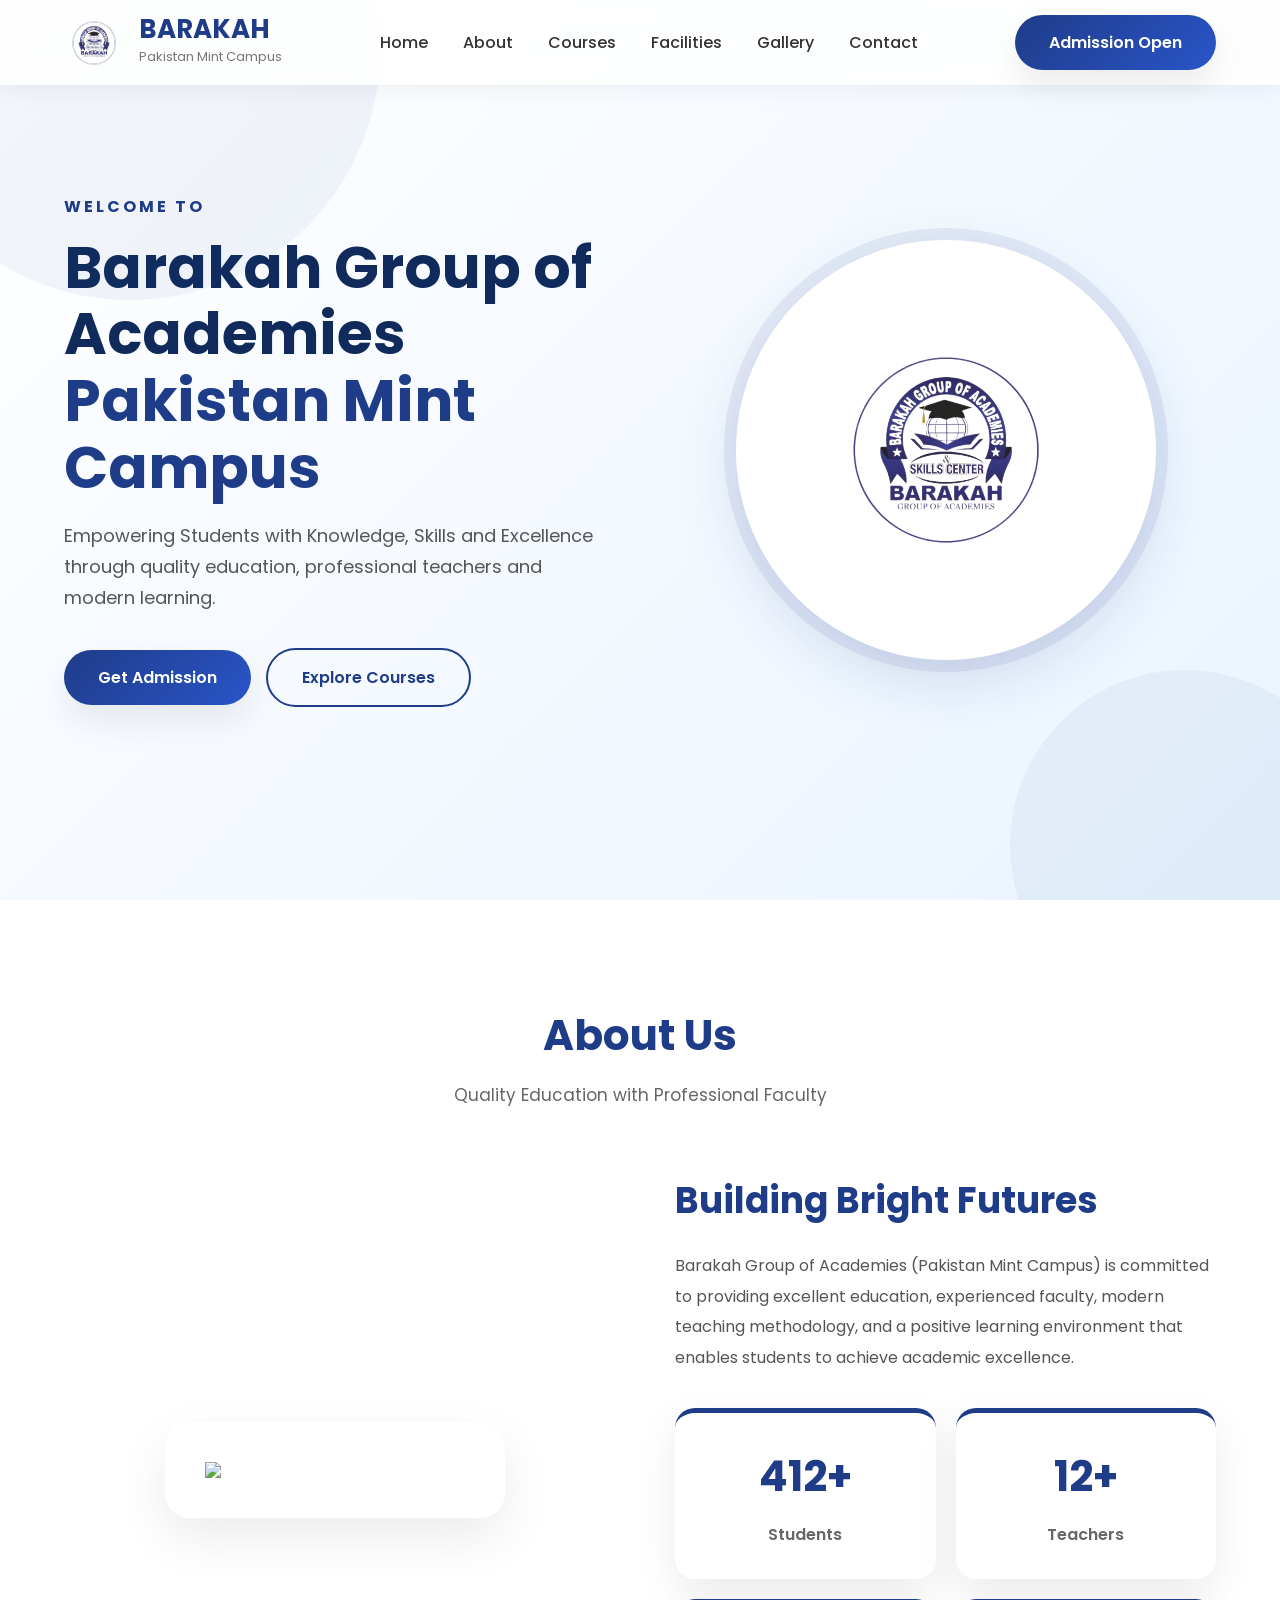
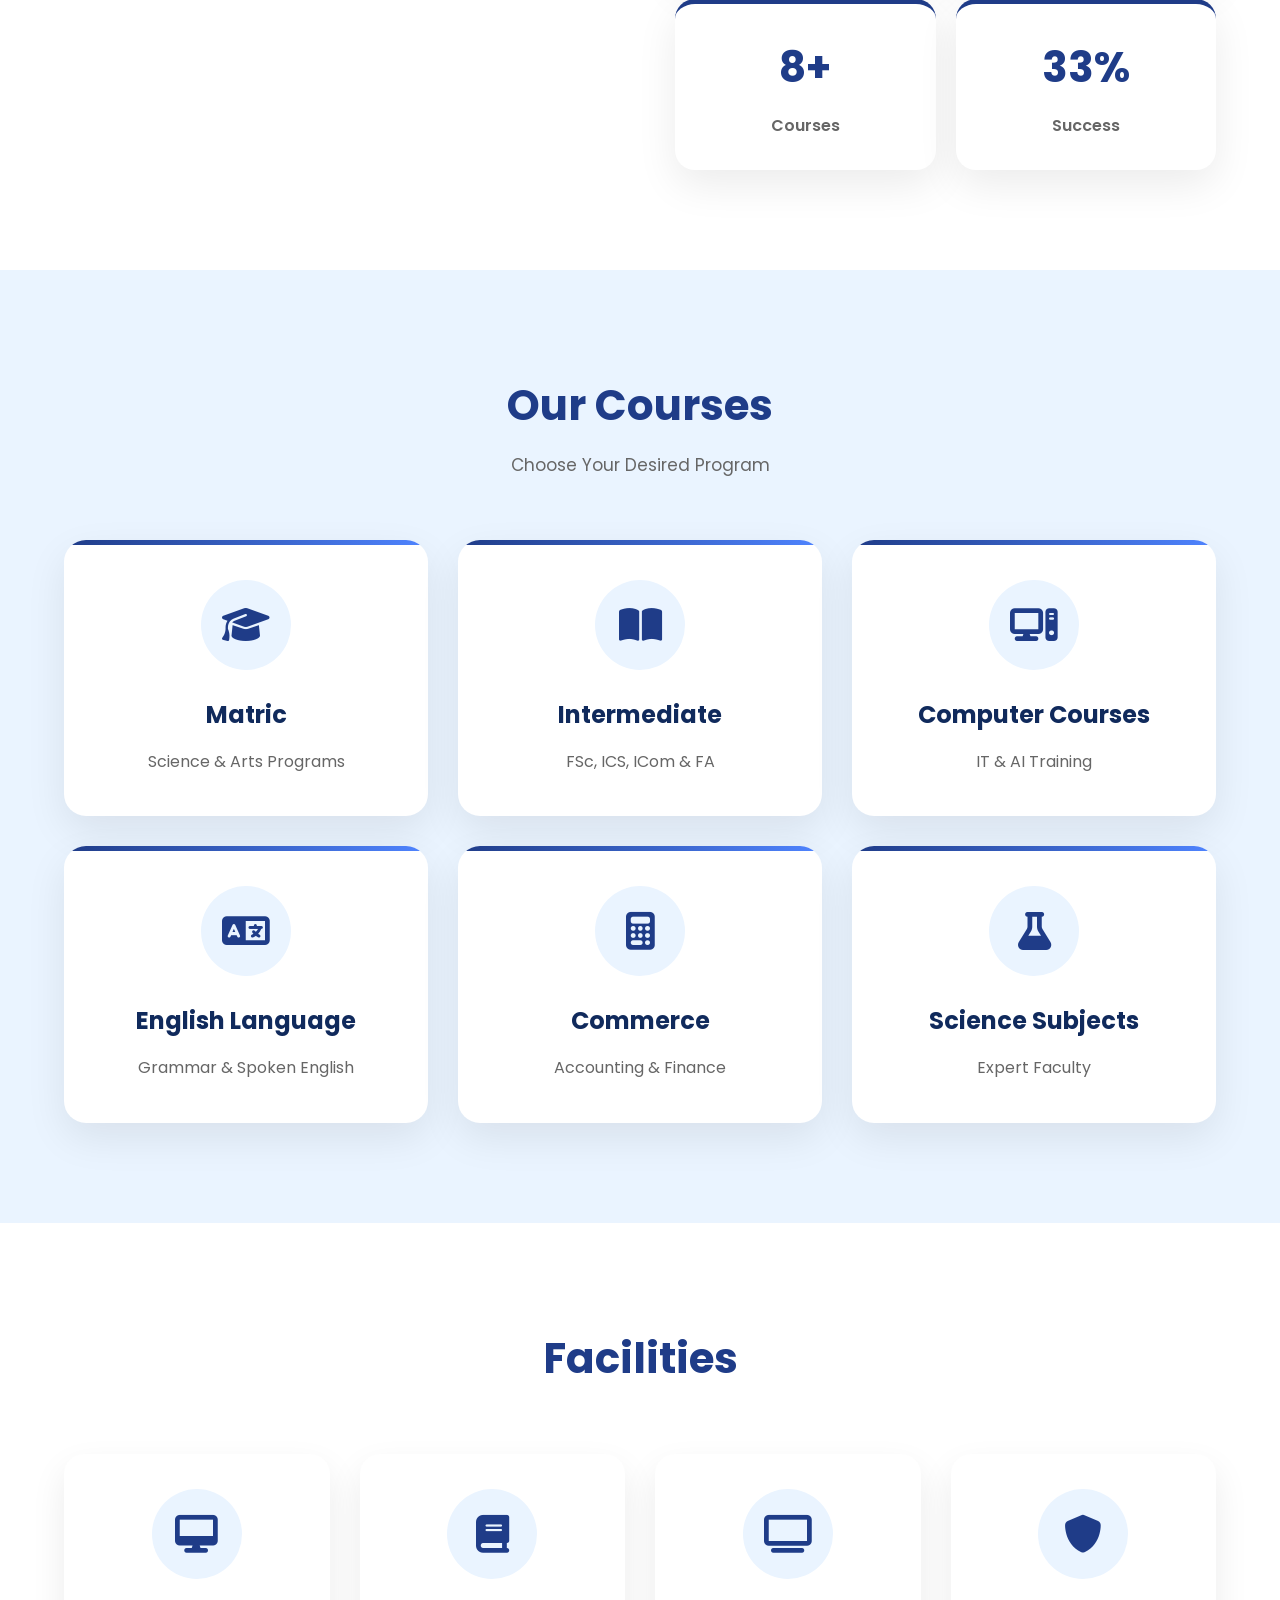
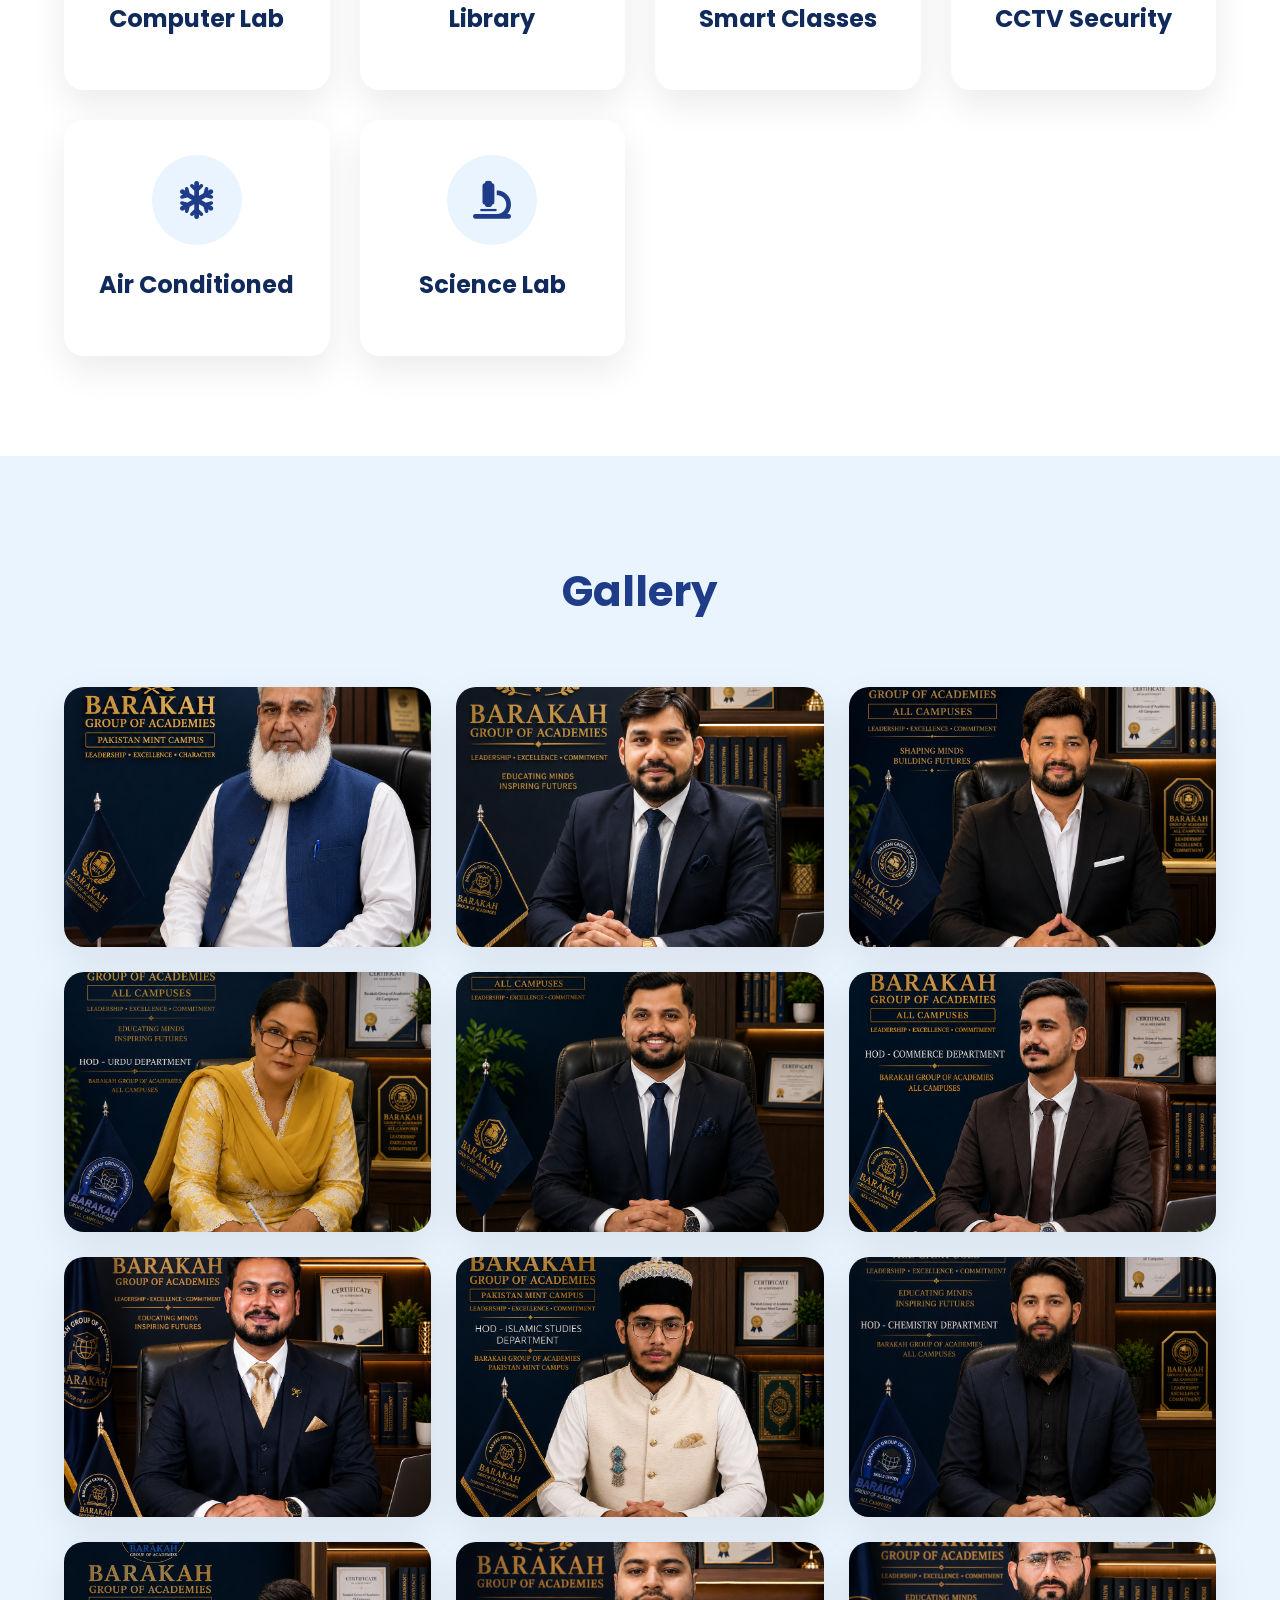
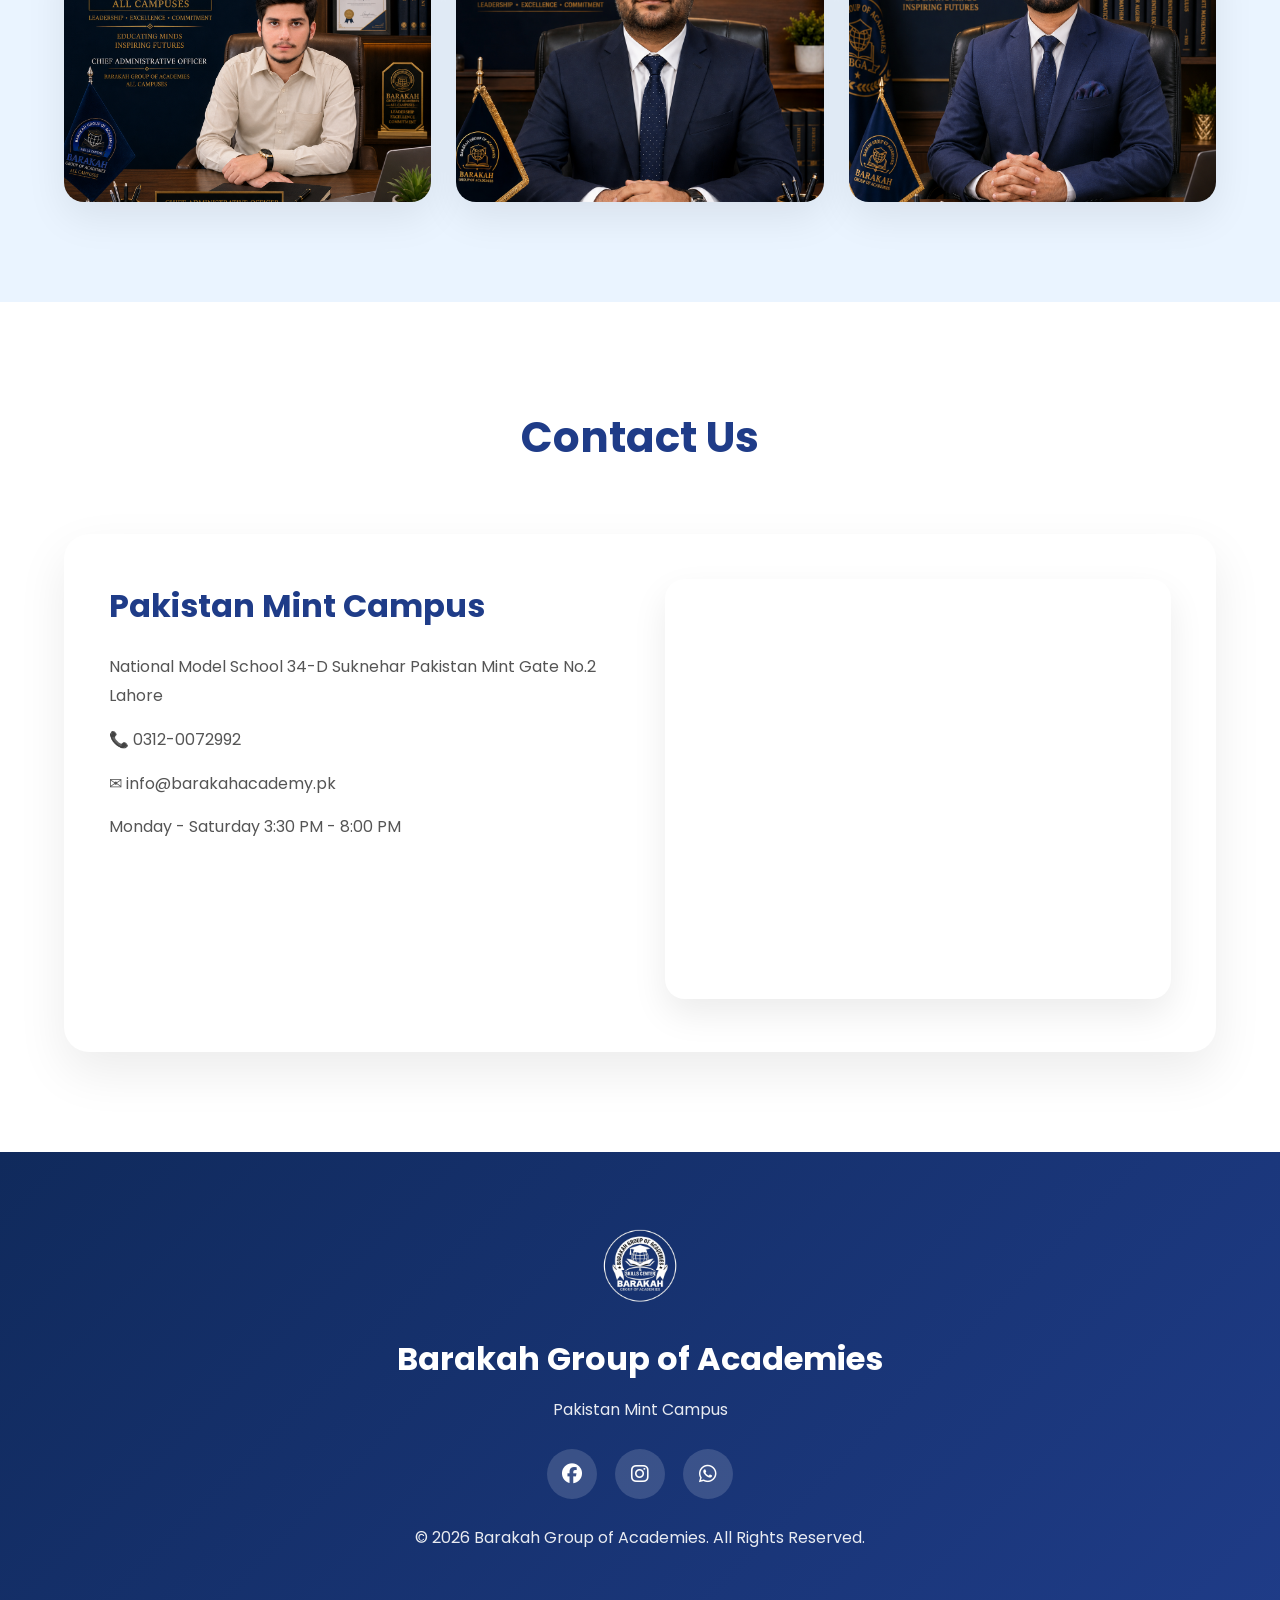
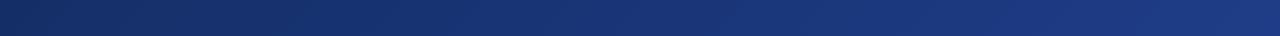
==== commit 513bc57b: "Add files via upload" ====
--- a/index.html
+++ b/index.html
@@ -57,7 +57,7 @@
           </ul>
         </nav>
 
-        <a href="#contact" class="btn"> Admission Open </a>
+        <a href="form.html" class="btn"> Admission Open </a>
 
         <div class="menu-btn">
           <i class="fa-solid fa-bars"></i>
@@ -109,7 +109,7 @@
 
         <div class="about-grid">
           <div class="about-image">
-            <img src="gallery6.jpeg" />
+            <img src="staff.jpeg" />
           </div>
 
           <div class="about-content">
@@ -265,17 +265,30 @@
         </div>
 
         <div class="gallery-grid">
-          <img src="gallery5.jpeg" />
-
-          <img src="gallery1.jpeg" />
-
-          <img src="gallery4.jpeg" />
-
-          <img src="gallery2.jpeg" />
-
-          <img src="gallery3.jpeg" />
-
-          <img src="gallery6.jpeg" />
+          <img src="gallery5.png" />
+
+          <img src="gallery1.png" />
+
+          <img src="gallery4.png" />
+
+          <img src="gallery2.png" />
+
+          <img src="gallery3.png" />
+
+          <img src="gallery6.png" />
+          
+          <img src="gallery7.png" />
+
+          <img src="gallery8.png" />
+
+          <img src="gallery9.png" />
+          
+          <img src="gallery10.png" />
+
+          <img src="gallery11.png" />
+
+          <img src="gallery12.png" />
+          
         </div>
       </div>
     </section>
@@ -300,7 +313,7 @@
 
             <p>✉ info@barakahacademy.pk</p>
 
-            <p>Monday - Saturday 3>30 PM - 8 PM</p>
+            <p>Monday - Saturday 3:30 PM - 8:00 PM</p>
           </div>
 
           <div>
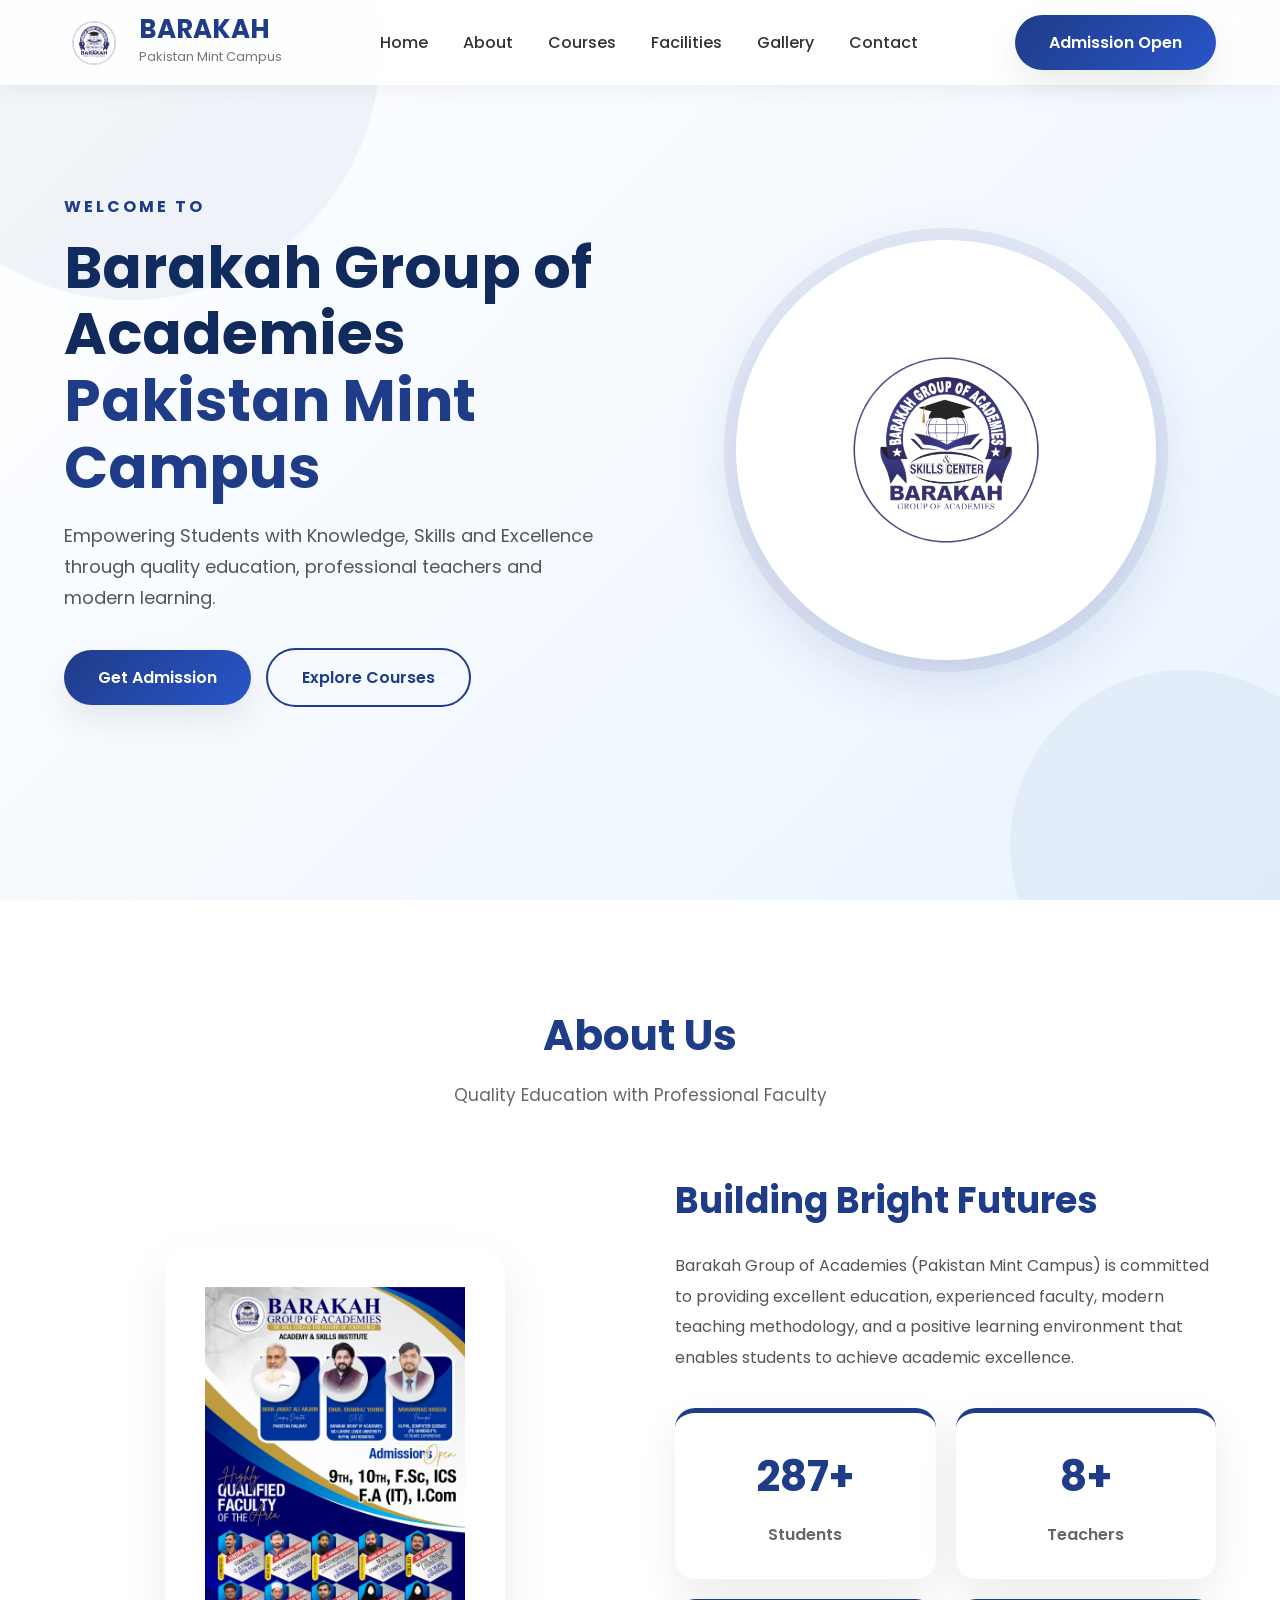
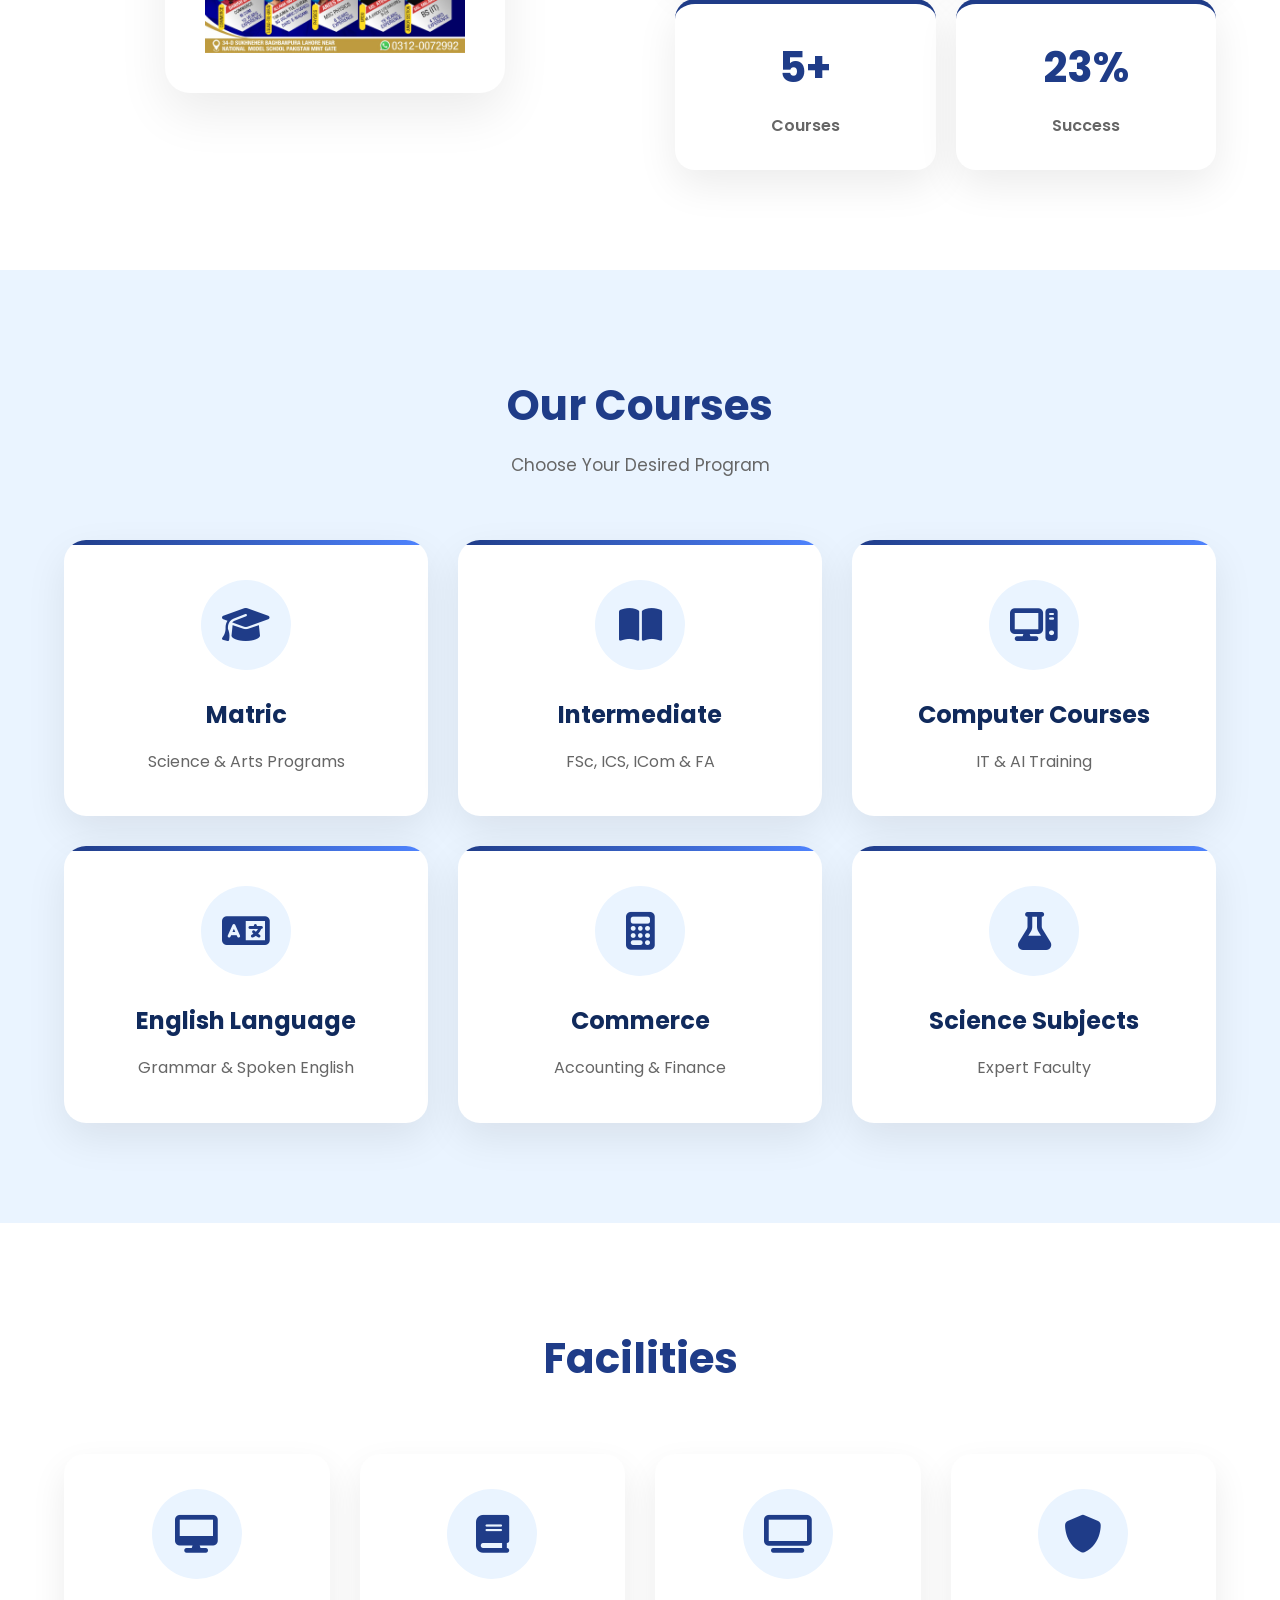
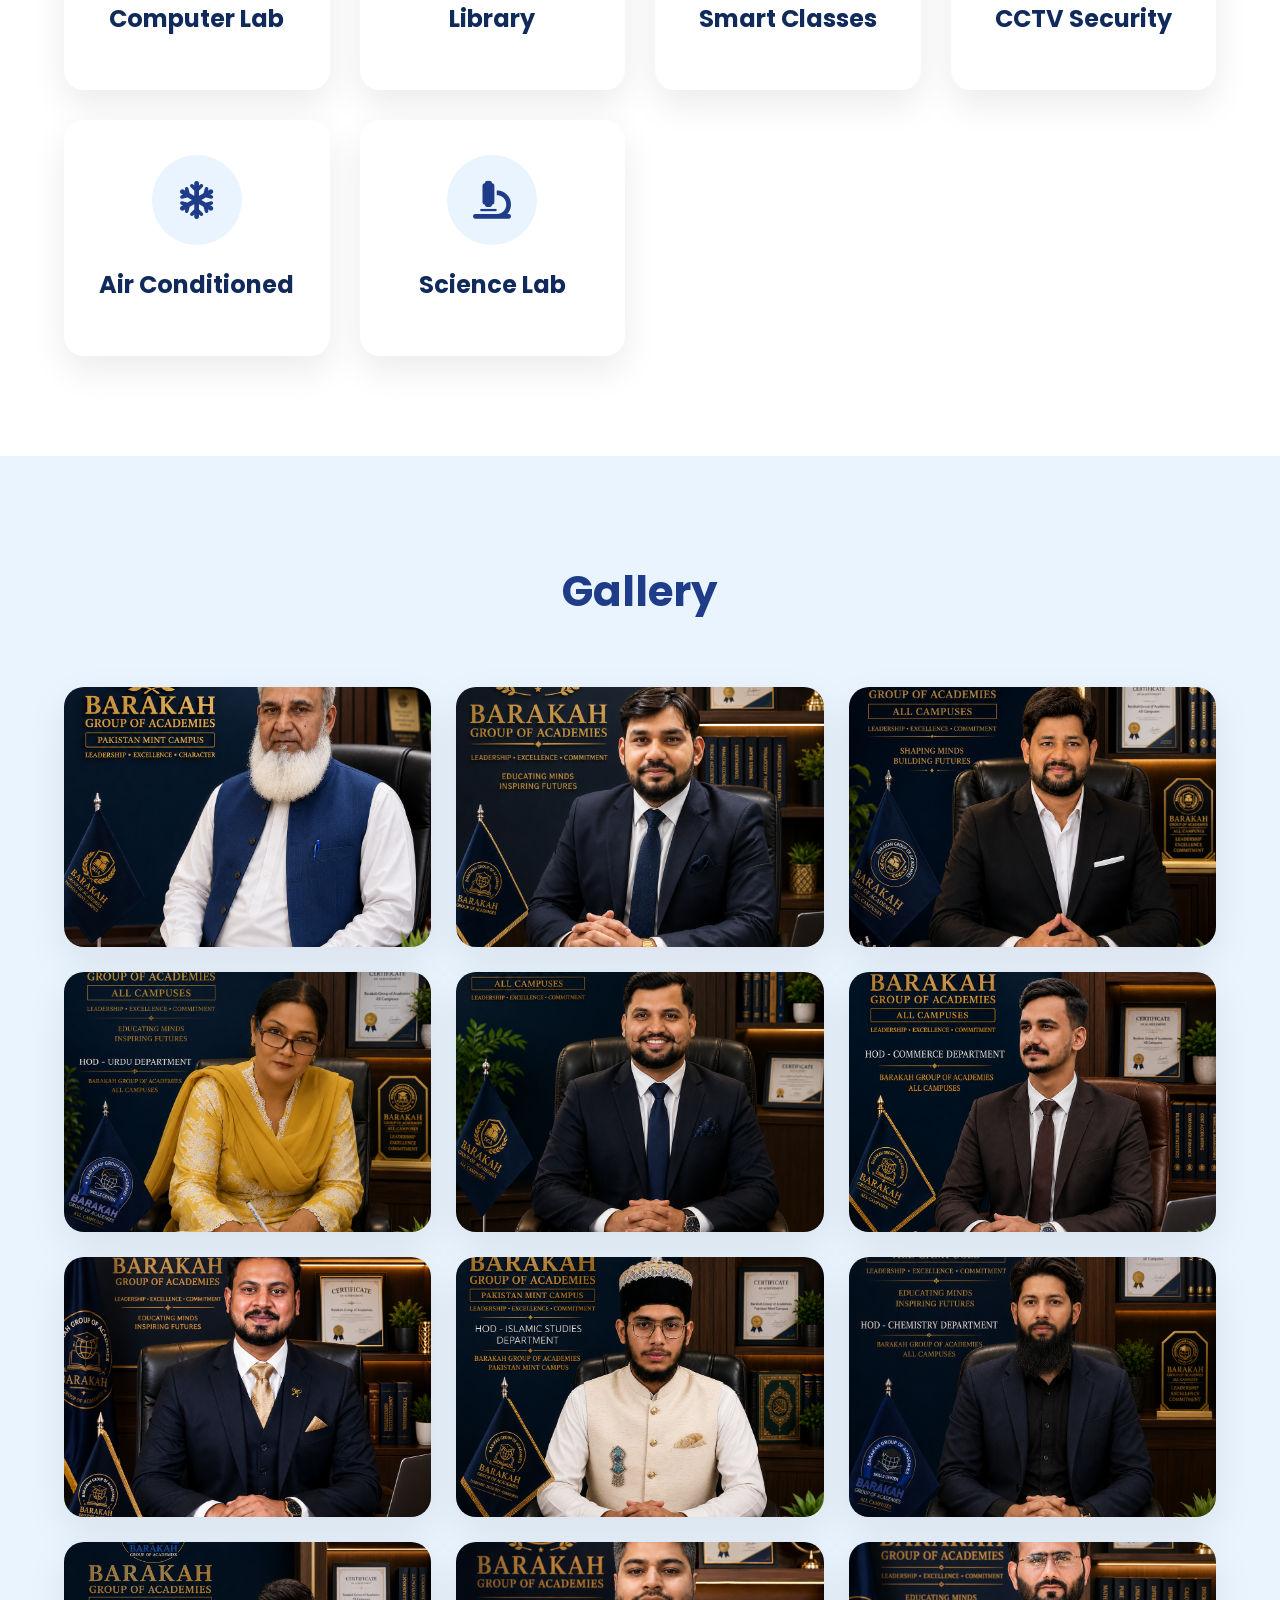
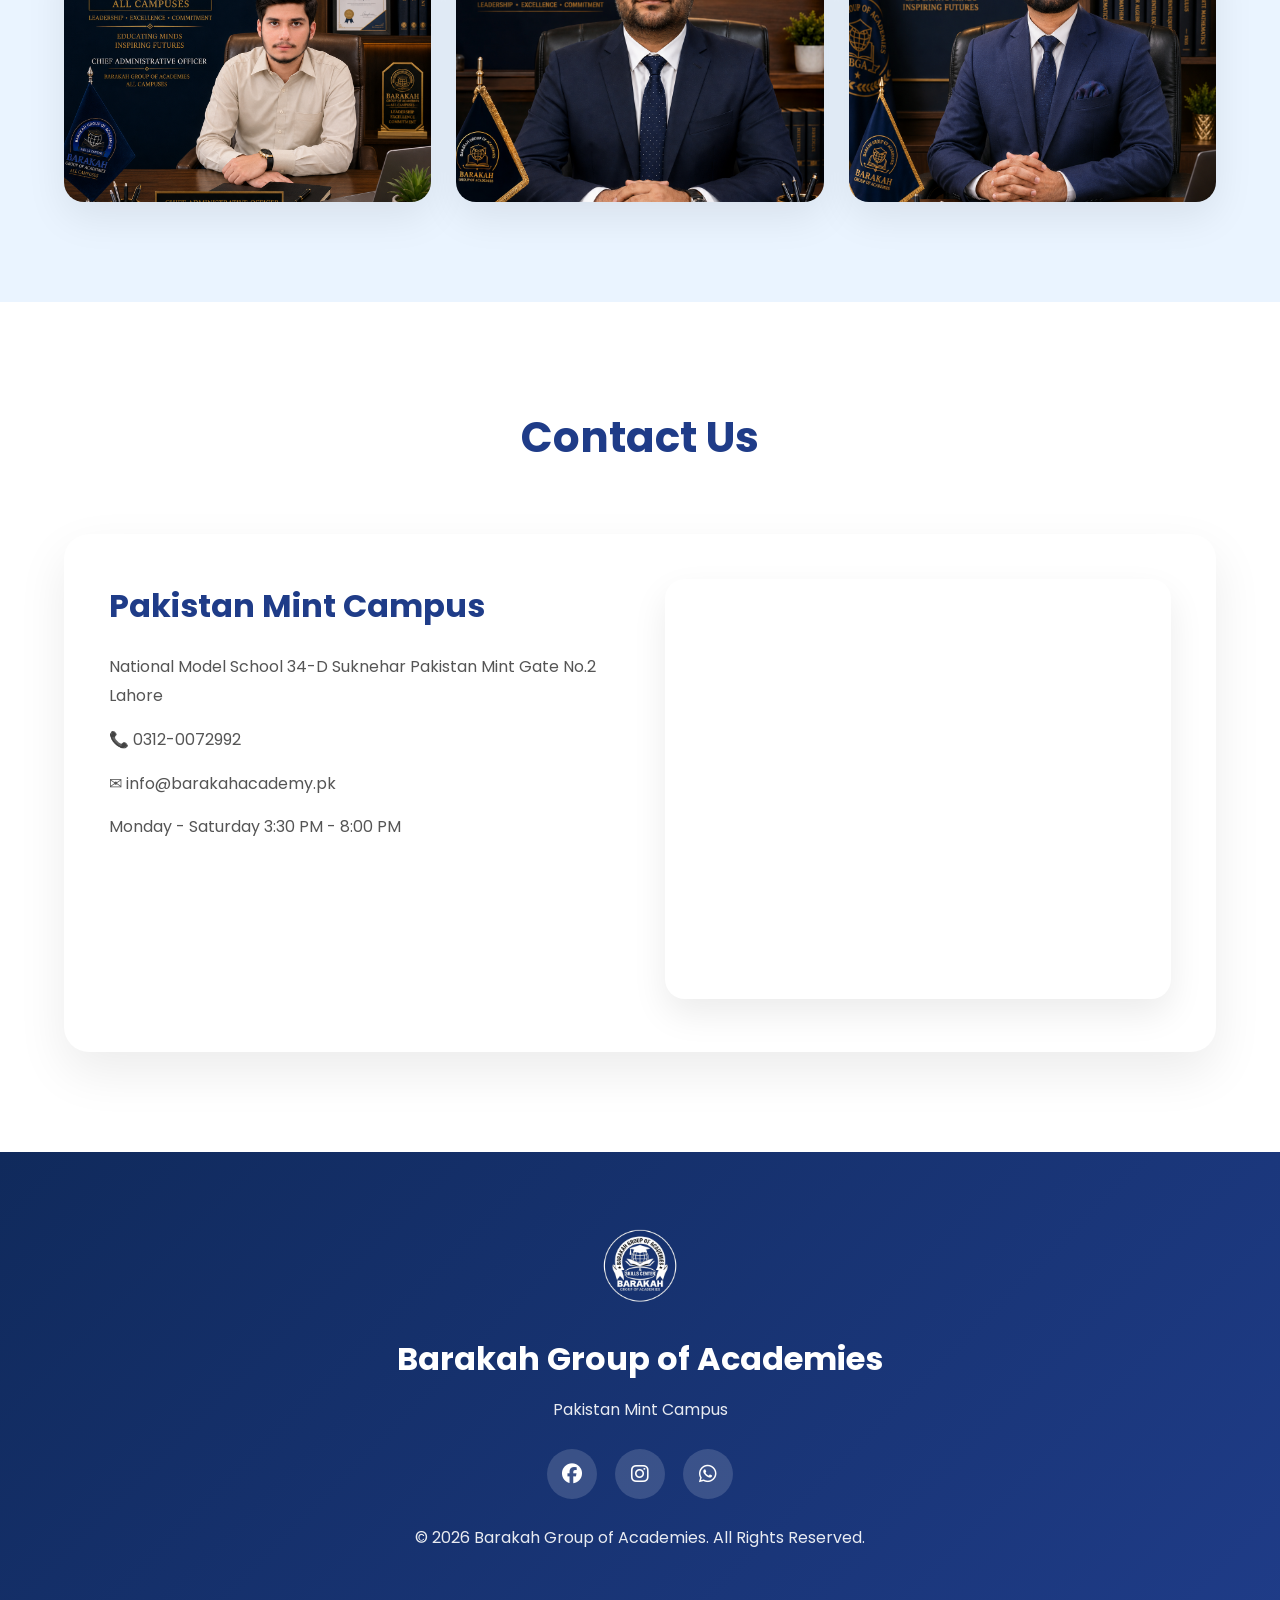
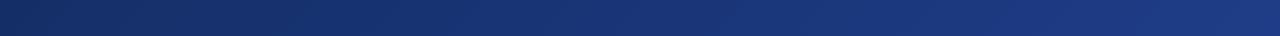
==== commit 253f6e22: "Add files via upload" ====
--- a/index.html
+++ b/index.html
@@ -338,11 +338,11 @@
         <p>Pakistan Mint Campus</p>
 
         <div class="social">
-          <a href="#"><i class="fab fa-facebook"></i></a>
-
-          <a href="#"><i class="fab fa-instagram"></i></a>
-
-          <a href="#"><i class="fab fa-whatsapp"></i></a>
+          <a href="https://www.facebook.com/share/1BKgQuerQe/"><i class="fab fa-facebook"></i></a>
+
+          <a href="https://www.instagram.com/haseeb5558?igsh=eG5rc2s4Y3N1dGh1"><i class="fab fa-instagram"></i></a>
+
+          <a href="https://wa.me/923120072992"><i class="fab fa-whatsapp"></i></a>
         </div>
 
         <p>© 2026 Barakah Group of Academies. All Rights Reserved.</p>
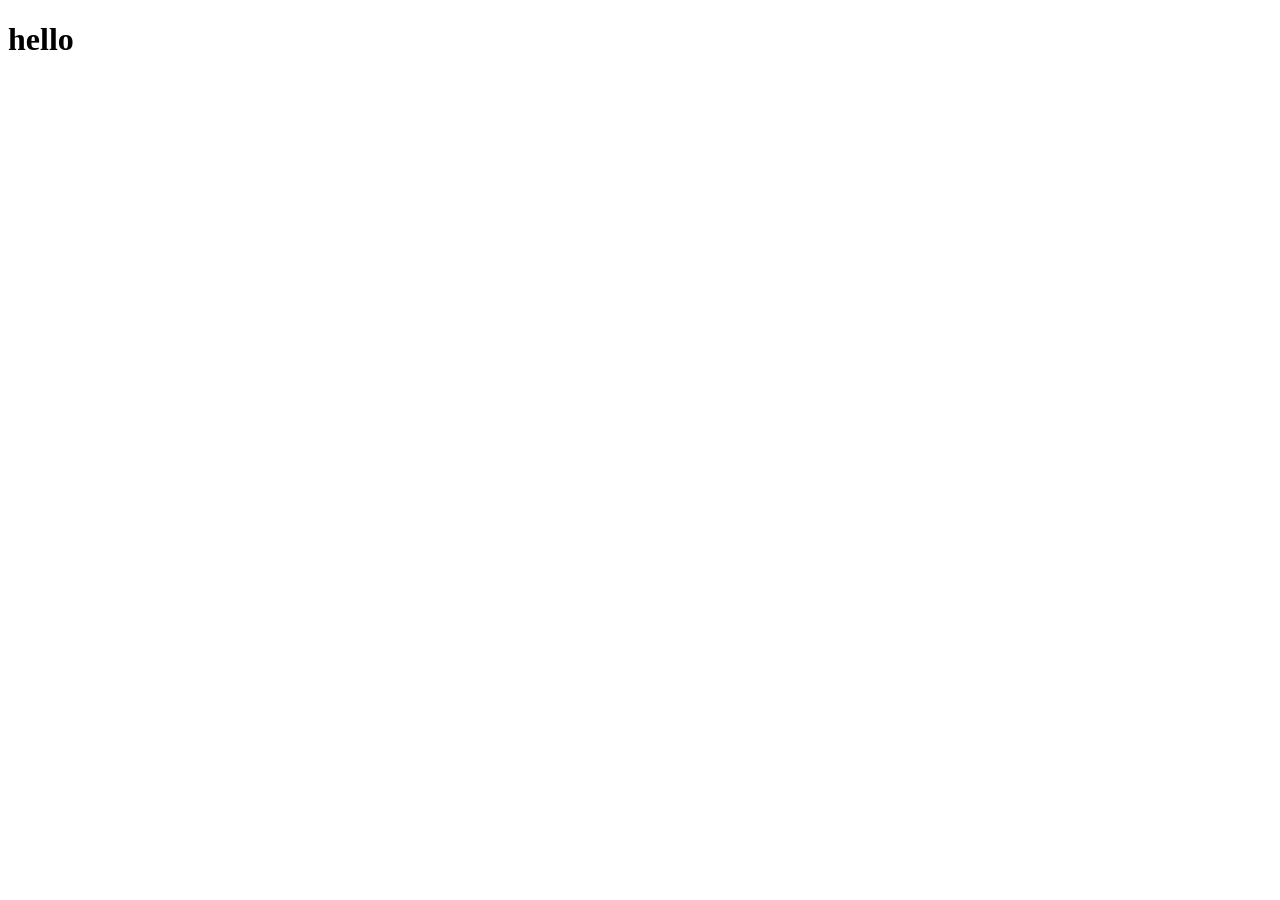
==== commit 17cb729f: "Add files via upload" ====
--- a/index.html
+++ b/index.html
@@ -1,354 +1,12 @@
-<!doctype html>
+<!DOCTYPE html>
 <html lang="en">
-  <head>
-    <meta charset="UTF-8" />
-    <meta name="viewport" content="width=device-width, initial-scale=1.0" />
-
-    <title>Barakah Group of Academies | Pakistan Mint Campus</title>
-<link rel="icon" type="image/x-icon" href="logo.png">
-    <meta
-      name="description"
-      content="Barakah Group of Academies (Pakistan Mint Campus) provides quality education with experienced faculty and modern learning methods."
-    />
-
-    <link rel="stylesheet" href="style.css" />
-
-    <link rel="preconnect" href="https://fonts.googleapis.com" />
-    <link rel="preconnect" href="https://fonts.gstatic.com" crossorigin />
-
-    <link
-      href="https://fonts.googleapis.com/css2?family=Poppins:wght@300;400;500;600;700;800&display=swap"
-      rel="stylesheet"
-    />
-
-    <link
-      rel="stylesheet"
-      href="https://cdnjs.cloudflare.com/ajax/libs/font-awesome/6.7.2/css/all.min.css"
-    />
-  </head>
-
-  <body>
-    <!-- ================= HEADER ================= -->
-
-    <header>
-      <div class="container nav">
-        <div class="logo">
-          <img src="logo.png" />
-
-          <div>
-            <h2>BARAKAH</h2>
-            <span>Pakistan Mint Campus</span>
-          </div>
-        </div>
-
-        <nav>
-          <ul id="menu">
-            <li><a href="#home">Home</a></li>
-
-            <li><a href="#about">About</a></li>
-
-            <li><a href="#courses">Courses</a></li>
-
-            <li><a href="#facilities">Facilities</a></li>
-
-            <li><a href="#gallery">Gallery</a></li>
-
-            <li><a href="#contact">Contact</a></li>
-          </ul>
-        </nav>
-
-        <a href="form.html" class="btn"> Admission Open </a>
-
-        <div class="menu-btn">
-          <i class="fa-solid fa-bars"></i>
-        </div>
-      </div>
-    </header>
-
-    <!-- ================= HERO ================= -->
-
-    <section class="hero" id="home">
-      <div class="container hero-grid">
-        <div class="hero-text">
-          <h4>WELCOME TO</h4>
-
-          <h1>
-            Barakah Group of Academies
-            <span>Pakistan Mint Campus</span>
-          </h1>
-
-          <p>
-            Empowering Students with Knowledge, Skills and Excellence through
-            quality education, professional teachers and modern learning.
-          </p>
-
-          <div class="hero-buttons">
-            <a href="#contact" class="btn"> Get Admission </a>
-
-            <a href="#courses" class="btn2"> Explore Courses </a>
-          </div>
-        </div>
-
-        <div class="hero-image">
-          <div class="circle">
-            <img src="logo.png" alt="Logo" />
-          </div>
-        </div>
-      </div>
-    </section>
-
-    <!-- ================= ABOUT ================= -->
-
-    <section class="about section" id="about">
-      <div class="container">
-        <div class="title">
-          <h2>About Us</h2>
-
-          <p>Quality Education with Professional Faculty</p>
-        </div>
-
-        <div class="about-grid">
-          <div class="about-image">
-            <img src="staff.jpeg" />
-          </div>
-
-          <div class="about-content">
-            <h3>Building Bright Futures</h3>
-
-            <p>
-              Barakah Group of Academies (Pakistan Mint Campus) is committed to
-              providing excellent education, experienced faculty, modern
-              teaching methodology, and a positive learning environment that
-              enables students to achieve academic excellence.
-            </p>
-
-            <div class="stats">
-              <div class="card">
-                <h2>1000+</h2>
-
-                <p>Students</p>
-              </div>
-
-              <div class="card">
-                <h2>30+</h2>
-
-                <p>Teachers</p>
-              </div>
-
-              <div class="card">
-                <h2>20+</h2>
-
-                <p>Courses</p>
-              </div>
-
-              <div class="card">
-                <h2>98%</h2>
-
-                <p>Success</p>
-              </div>
-            </div>
-          </div>
-        </div>
-      </div>
-    </section>
-
-    <!-- ================= COURSES ================= -->
-
-    <section class="courses section" id="courses">
-      <div class="container">
-        <div class="title">
-          <h2>Our Courses</h2>
-
-          <p>Choose Your Desired Program</p>
-        </div>
-
-        <div class="course-grid">
-          <div class="course-card">
-            <i class="fa-solid fa-graduation-cap"></i>
-
-            <h3>Matric</h3>
-
-            <p>Science & Arts Programs</p>
-          </div>
-
-          <div class="course-card">
-            <i class="fa-solid fa-book-open"></i>
-
-            <h3>Intermediate</h3>
-
-            <p>FSc, ICS, ICom & FA</p>
-          </div>
-
-          <div class="course-card">
-            <i class="fa-solid fa-computer"></i>
-
-            <h3>Computer Courses</h3>
-
-            <p>IT & AI Training</p>
-          </div>
-
-          <div class="course-card">
-            <i class="fa-solid fa-language"></i>
-
-            <h3>English Language</h3>
-
-            <p>Grammar & Spoken English</p>
-          </div>
-
-          <div class="course-card">
-            <i class="fa-solid fa-calculator"></i>
-
-            <h3>Commerce</h3>
-
-            <p>Accounting & Finance</p>
-          </div>
-
-          <div class="course-card">
-            <i class="fa-solid fa-flask"></i>
-
-            <h3>Science Subjects</h3>
-
-            <p>Expert Faculty</p>
-          </div>
-        </div>
-      </div>
-    </section>
-
-    <!-- ================= FACILITIES ================= -->
-
-    <section class="facilities section" id="facilities">
-      <div class="container">
-        <div class="title">
-          <h2>Facilities</h2>
-        </div>
-
-        <div class="facility-grid">
-          <div class="facility">
-            <i class="fa-solid fa-desktop"></i>
-            <h3>Computer Lab</h3>
-          </div>
-
-          <div class="facility">
-            <i class="fa-solid fa-book"></i>
-            <h3>Library</h3>
-          </div>
-
-          <div class="facility">
-            <i class="fa-solid fa-tv"></i>
-            <h3>Smart Classes</h3>
-          </div>
-
-          <div class="facility">
-            <i class="fa-solid fa-shield"></i>
-            <h3>CCTV Security</h3>
-          </div>
-
-          <div class="facility">
-            <i class="fa-solid fa-snowflake"></i>
-            <h3>Air Conditioned</h3>
-          </div>
-
-          <div class="facility">
-            <i class="fa-solid fa-microscope"></i>
-            <h3>Science Lab</h3>
-          </div>
-        </div>
-      </div>
-    </section>
-
-    <!-- ================= GALLERY ================= -->
-
-    <section class="gallery section" id="gallery">
-      <div class="container">
-        <div class="title">
-          <h2>Gallery</h2>
-        </div>
-
-        <div class="gallery-grid">
-          <img src="gallery5.png" />
-
-          <img src="gallery1.png" />
-
-          <img src="gallery4.png" />
-
-          <img src="gallery2.png" />
-
-          <img src="gallery3.png" />
-
-          <img src="gallery6.png" />
-          
-          <img src="gallery7.png" />
-
-          <img src="gallery8.png" />
-
-          <img src="gallery9.png" />
-          
-          <img src="gallery10.png" />
-
-          <img src="gallery11.png" />
-
-          <img src="gallery12.png" />
-          
-        </div>
-      </div>
-    </section>
-
-    <!-- ================= CONTACT ================= -->
-
-    <section class="contact section" id="contact">
-      <div class="container">
-        <div class="title">
-          <h2>Contact Us</h2>
-        </div>
-
-        <div class="contact-box">
-          <div>
-            <h3>Pakistan Mint Campus</h3>
-
-            <p>
-              National Model School 34-D Suknehar Pakistan Mint Gate No.2 Lahore
-            </p>
-
-            <p>📞 0312-0072992</p>
-
-            <p>✉ info@barakahacademy.pk</p>
-
-            <p>Monday - Saturday 3:30 PM - 8:00 PM</p>
-          </div>
-
-          <div>
-            <iframe
-              src="https://maps.google.com/maps?q=Lahore&t=&z=13&ie=UTF8&iwloc=&output=embed"
-              loading="lazy"
-            >
-            </iframe>
-          </div>
-        </div>
-      </div>
-    </section>
-
-    <!-- ================= FOOTER ================= -->
-
-    <footer>
-      <div class="container">
-        <img src="logo2.png" />
-
-        <h2>Barakah Group of Academies</h2>
-
-        <p>Pakistan Mint Campus</p>
-
-        <div class="social">
-          <a href="https://www.facebook.com/share/1BKgQuerQe/"><i class="fab fa-facebook"></i></a>
-
-          <a href="https://www.instagram.com/haseeb5558?igsh=eG5rc2s4Y3N1dGh1"><i class="fab fa-instagram"></i></a>
-
-          <a href="https://wa.me/923120072992"><i class="fab fa-whatsapp"></i></a>
-        </div>
-
-        <p>© 2026 Barakah Group of Academies. All Rights Reserved.</p>
-      </div>
-    </footer>
-
-    <script src="script.js"></script>
-  </body>
-</html>
+<head>
+    <meta charset="UTF-8">
+    <meta name="viewport" content="width=device-width, initial-scale=1.0">
+    <title>Nocdot</title>
+</head>
+<body>
+    <h1>hello</h1>
+    <h2></h2>
+</body>
+</html>
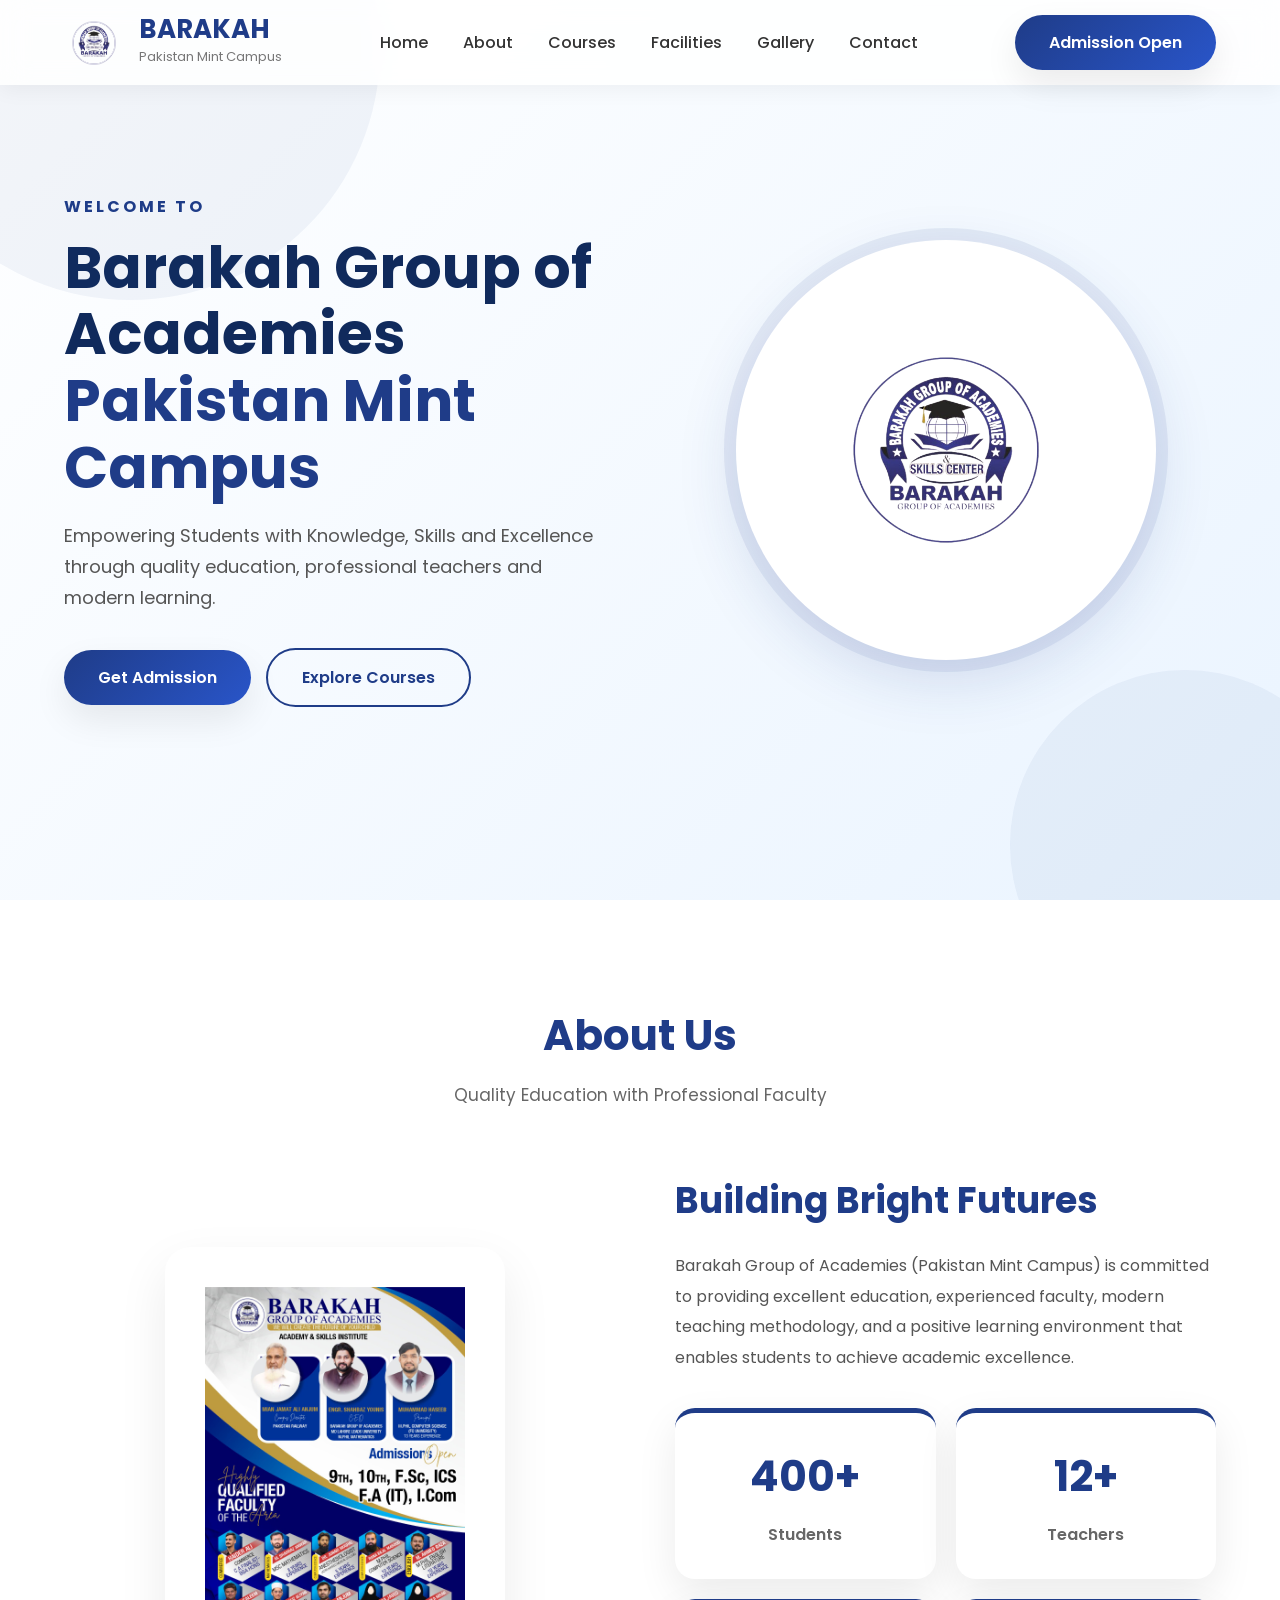
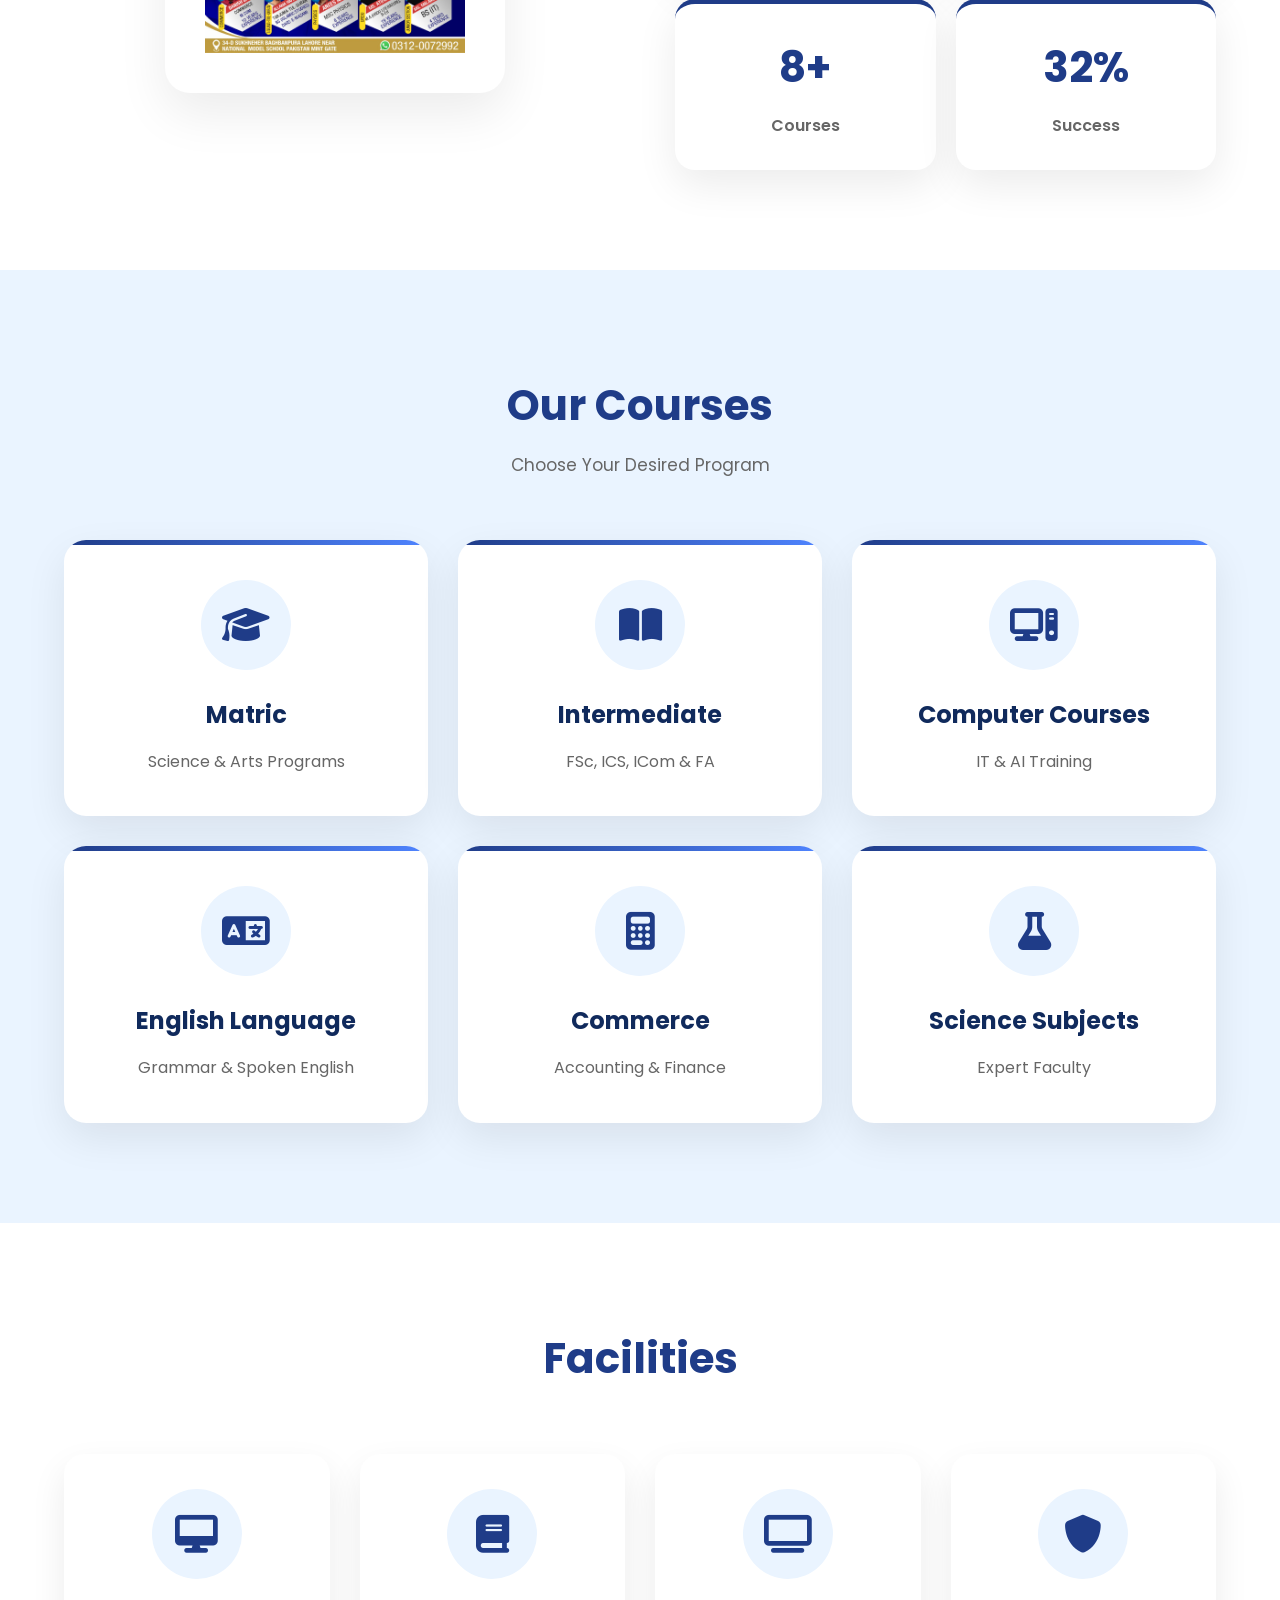
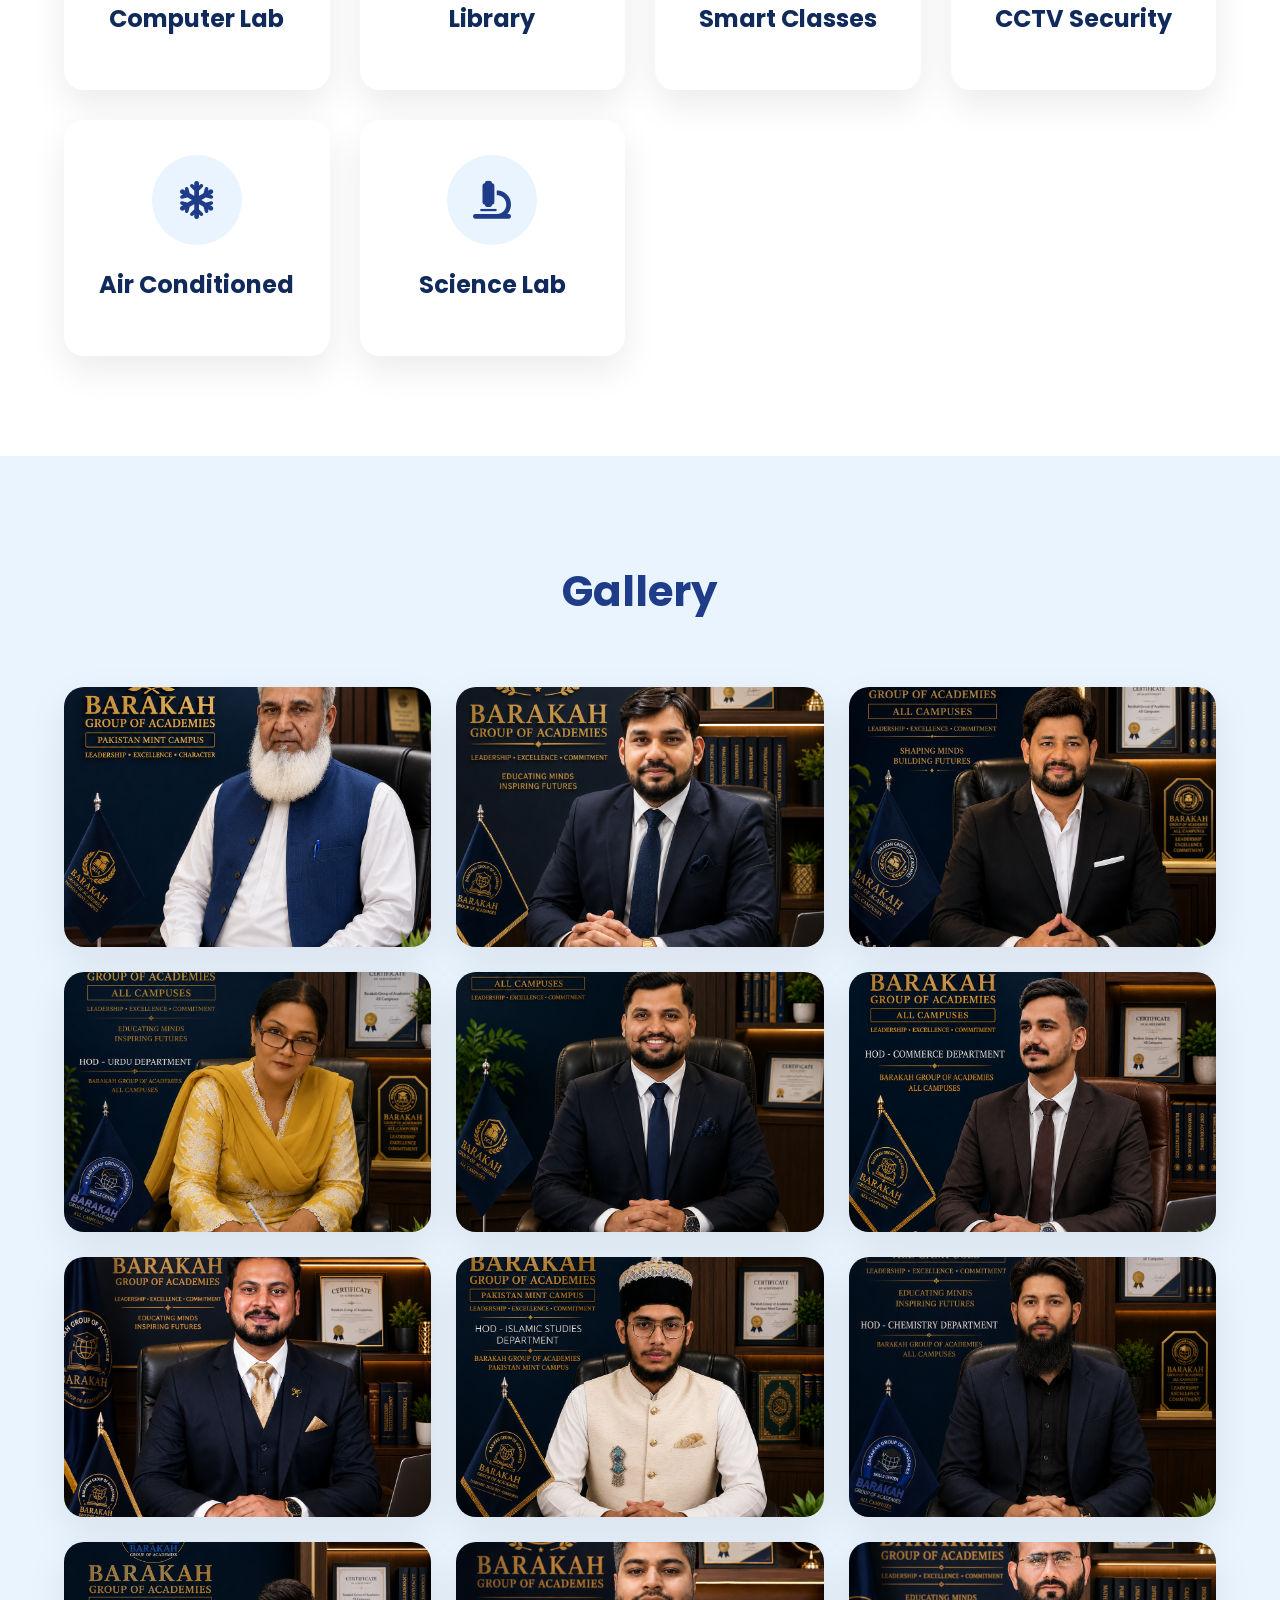
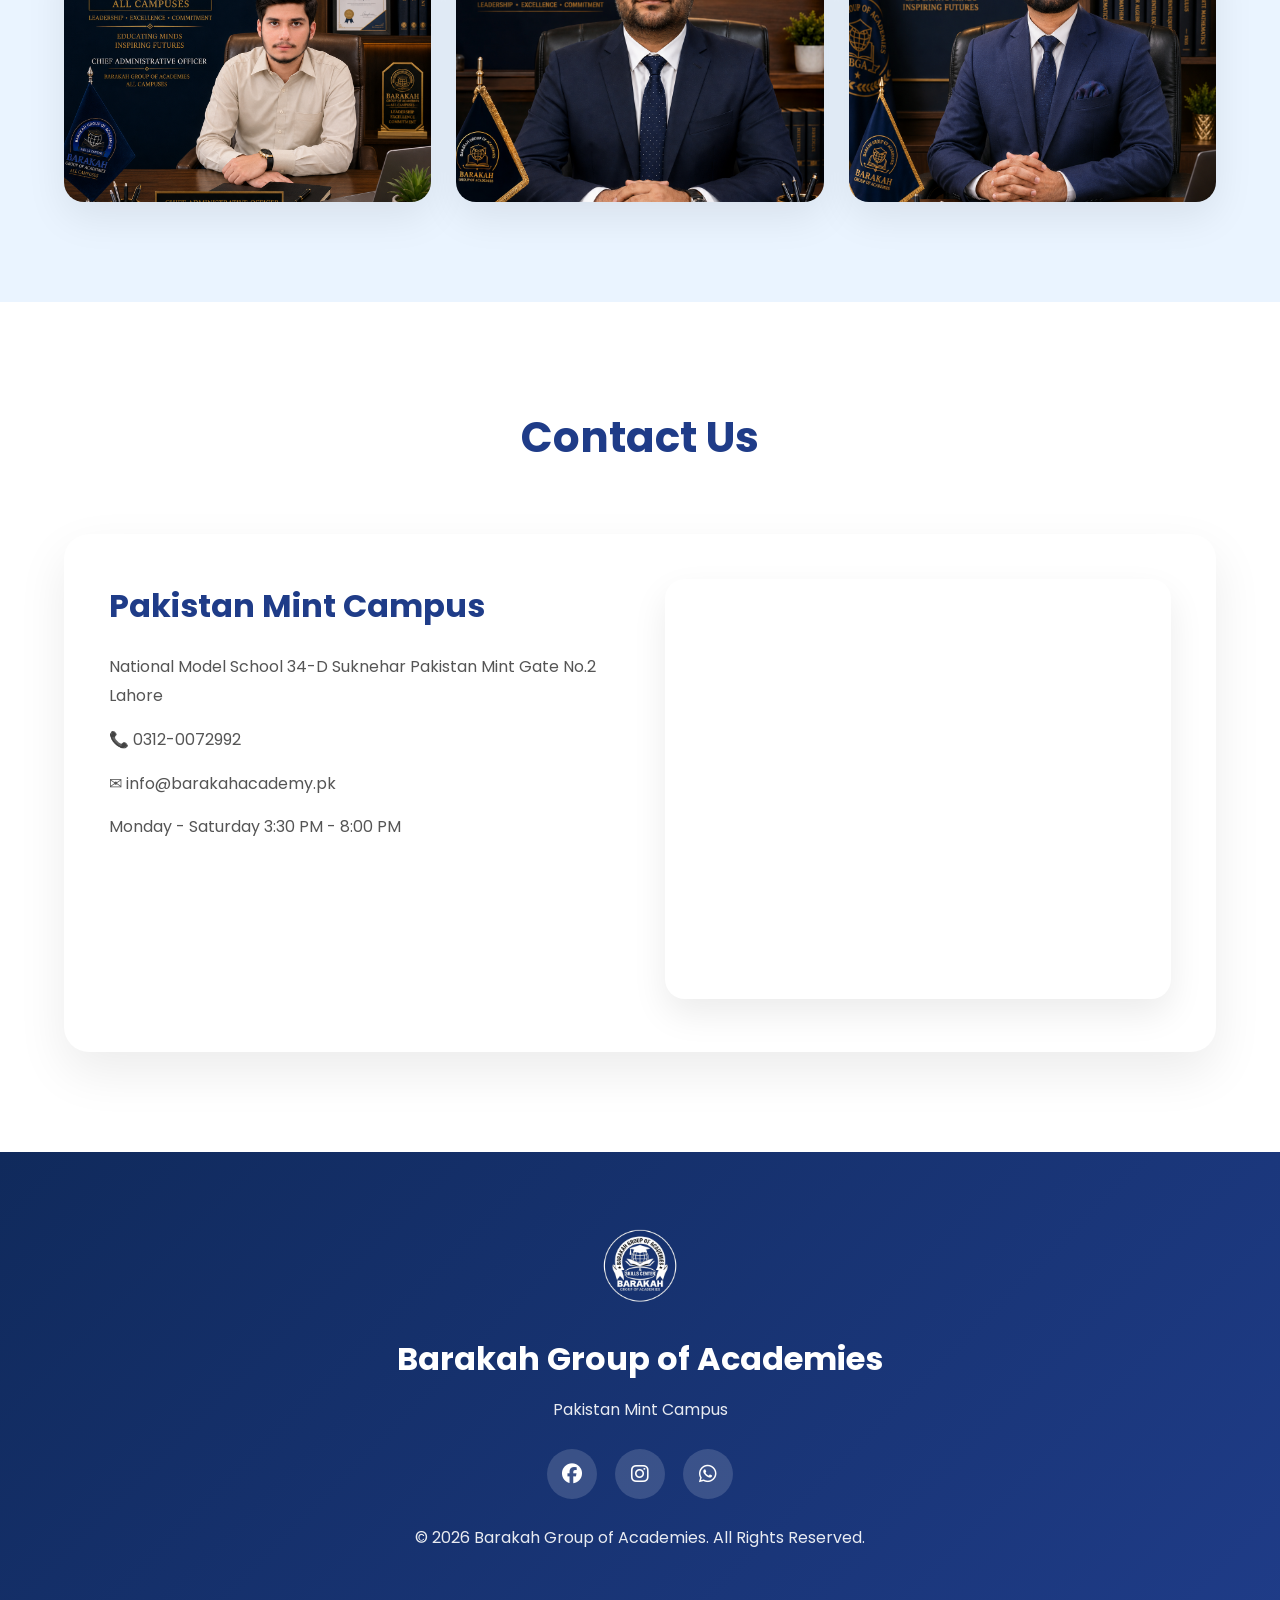
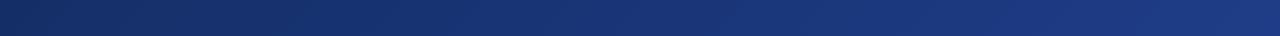
==== commit c7e4b531: "Add files via upload" ====
--- a/index.html
+++ b/index.html
@@ -1,12 +1,354 @@
-<!DOCTYPE html>
+<!doctype html>
 <html lang="en">
-<head>
-    <meta charset="UTF-8">
-    <meta name="viewport" content="width=device-width, initial-scale=1.0">
-    <title>Nocdot</title>
-</head>
-<body>
-    <h1>hello</h1>
-    <h2></h2>
-</body>
-</html>+  <head>
+    <meta charset="UTF-8" />
+    <meta name="viewport" content="width=device-width, initial-scale=1.0" />
+
+    <title>Barakah Group of Academies | Pakistan Mint Campus</title>
+<link rel="icon" type="image/x-icon" href="logo.png">
+    <meta
+      name="description"
+      content="Barakah Group of Academies (Pakistan Mint Campus) provides quality education with experienced faculty and modern learning methods."
+    />
+
+    <link rel="stylesheet" href="style.css" />
+
+    <link rel="preconnect" href="https://fonts.googleapis.com" />
+    <link rel="preconnect" href="https://fonts.gstatic.com" crossorigin />
+
+    <link
+      href="https://fonts.googleapis.com/css2?family=Poppins:wght@300;400;500;600;700;800&display=swap"
+      rel="stylesheet"
+    />
+
+    <link
+      rel="stylesheet"
+      href="https://cdnjs.cloudflare.com/ajax/libs/font-awesome/6.7.2/css/all.min.css"
+    />
+  </head>
+
+  <body>
+    <!-- ================= HEADER ================= -->
+
+    <header>
+      <div class="container nav">
+        <div class="logo">
+          <img src="logo.png" />
+
+          <div>
+            <h2>BARAKAH</h2>
+            <span>Pakistan Mint Campus</span>
+          </div>
+        </div>
+
+        <nav>
+          <ul id="menu">
+            <li><a href="#home">Home</a></li>
+
+            <li><a href="#about">About</a></li>
+
+            <li><a href="#courses">Courses</a></li>
+
+            <li><a href="#facilities">Facilities</a></li>
+
+            <li><a href="#gallery">Gallery</a></li>
+
+            <li><a href="#contact">Contact</a></li>
+          </ul>
+        </nav>
+
+        <a href="form.html" class="btn"> Admission Open </a>
+
+        <div class="menu-btn">
+          <i class="fa-solid fa-bars"></i>
+        </div>
+      </div>
+    </header>
+
+    <!-- ================= HERO ================= -->
+
+    <section class="hero" id="home">
+      <div class="container hero-grid">
+        <div class="hero-text">
+          <h4>WELCOME TO</h4>
+
+          <h1>
+            Barakah Group of Academies
+            <span>Pakistan Mint Campus</span>
+          </h1>
+
+          <p>
+            Empowering Students with Knowledge, Skills and Excellence through
+            quality education, professional teachers and modern learning.
+          </p>
+
+          <div class="hero-buttons">
+            <a href="#contact" class="btn"> Get Admission </a>
+
+            <a href="#courses" class="btn2"> Explore Courses </a>
+          </div>
+        </div>
+
+        <div class="hero-image">
+          <div class="circle">
+            <img src="logo.png" alt="Logo" />
+          </div>
+        </div>
+      </div>
+    </section>
+
+    <!-- ================= ABOUT ================= -->
+
+    <section class="about section" id="about">
+      <div class="container">
+        <div class="title">
+          <h2>About Us</h2>
+
+          <p>Quality Education with Professional Faculty</p>
+        </div>
+
+        <div class="about-grid">
+          <div class="about-image">
+            <img src="staff.jpeg" />
+          </div>
+
+          <div class="about-content">
+            <h3>Building Bright Futures</h3>
+
+            <p>
+              Barakah Group of Academies (Pakistan Mint Campus) is committed to
+              providing excellent education, experienced faculty, modern
+              teaching methodology, and a positive learning environment that
+              enables students to achieve academic excellence.
+            </p>
+
+            <div class="stats">
+              <div class="card">
+                <h2>1000+</h2>
+
+                <p>Students</p>
+              </div>
+
+              <div class="card">
+                <h2>30+</h2>
+
+                <p>Teachers</p>
+              </div>
+
+              <div class="card">
+                <h2>20+</h2>
+
+                <p>Courses</p>
+              </div>
+
+              <div class="card">
+                <h2>98%</h2>
+
+                <p>Success</p>
+              </div>
+            </div>
+          </div>
+        </div>
+      </div>
+    </section>
+
+    <!-- ================= COURSES ================= -->
+
+    <section class="courses section" id="courses">
+      <div class="container">
+        <div class="title">
+          <h2>Our Courses</h2>
+
+          <p>Choose Your Desired Program</p>
+        </div>
+
+        <div class="course-grid">
+          <div class="course-card">
+            <i class="fa-solid fa-graduation-cap"></i>
+
+            <h3>Matric</h3>
+
+            <p>Science & Arts Programs</p>
+          </div>
+
+          <div class="course-card">
+            <i class="fa-solid fa-book-open"></i>
+
+            <h3>Intermediate</h3>
+
+            <p>FSc, ICS, ICom & FA</p>
+          </div>
+
+          <div class="course-card">
+            <i class="fa-solid fa-computer"></i>
+
+            <h3>Computer Courses</h3>
+
+            <p>IT & AI Training</p>
+          </div>
+
+          <div class="course-card">
+            <i class="fa-solid fa-language"></i>
+
+            <h3>English Language</h3>
+
+            <p>Grammar & Spoken English</p>
+          </div>
+
+          <div class="course-card">
+            <i class="fa-solid fa-calculator"></i>
+
+            <h3>Commerce</h3>
+
+            <p>Accounting & Finance</p>
+          </div>
+
+          <div class="course-card">
+            <i class="fa-solid fa-flask"></i>
+
+            <h3>Science Subjects</h3>
+
+            <p>Expert Faculty</p>
+          </div>
+        </div>
+      </div>
+    </section>
+
+    <!-- ================= FACILITIES ================= -->
+
+    <section class="facilities section" id="facilities">
+      <div class="container">
+        <div class="title">
+          <h2>Facilities</h2>
+        </div>
+
+        <div class="facility-grid">
+          <div class="facility">
+            <i class="fa-solid fa-desktop"></i>
+            <h3>Computer Lab</h3>
+          </div>
+
+          <div class="facility">
+            <i class="fa-solid fa-book"></i>
+            <h3>Library</h3>
+          </div>
+
+          <div class="facility">
+            <i class="fa-solid fa-tv"></i>
+            <h3>Smart Classes</h3>
+          </div>
+
+          <div class="facility">
+            <i class="fa-solid fa-shield"></i>
+            <h3>CCTV Security</h3>
+          </div>
+
+          <div class="facility">
+            <i class="fa-solid fa-snowflake"></i>
+            <h3>Air Conditioned</h3>
+          </div>
+
+          <div class="facility">
+            <i class="fa-solid fa-microscope"></i>
+            <h3>Science Lab</h3>
+          </div>
+        </div>
+      </div>
+    </section>
+
+    <!-- ================= GALLERY ================= -->
+
+    <section class="gallery section" id="gallery">
+      <div class="container">
+        <div class="title">
+          <h2>Gallery</h2>
+        </div>
+
+        <div class="gallery-grid">
+          <img src="gallery5.png" />
+
+          <img src="gallery1.png" />
+
+          <img src="gallery4.png" />
+
+          <img src="gallery2.png" />
+
+          <img src="gallery3.png" />
+
+          <img src="gallery6.png" />
+          
+          <img src="gallery7.png" />
+
+          <img src="gallery8.png" />
+
+          <img src="gallery9.png" />
+          
+          <img src="gallery10.png" />
+
+          <img src="gallery11.png" />
+
+          <img src="gallery12.png" />
+          
+        </div>
+      </div>
+    </section>
+
+    <!-- ================= CONTACT ================= -->
+
+    <section class="contact section" id="contact">
+      <div class="container">
+        <div class="title">
+          <h2>Contact Us</h2>
+        </div>
+
+        <div class="contact-box">
+          <div>
+            <h3>Pakistan Mint Campus</h3>
+
+            <p>
+              National Model School 34-D Suknehar Pakistan Mint Gate No.2 Lahore
+            </p>
+
+            <p>📞 0312-0072992</p>
+
+            <p>✉ info@barakahacademy.pk</p>
+
+            <p>Monday - Saturday 3:30 PM - 8:00 PM</p>
+          </div>
+
+          <div>
+            <iframe
+              src="https://maps.google.com/maps?q=Lahore&t=&z=13&ie=UTF8&iwloc=&output=embed"
+              loading="lazy"
+            >
+            </iframe>
+          </div>
+        </div>
+      </div>
+    </section>
+
+    <!-- ================= FOOTER ================= -->
+
+    <footer>
+      <div class="container">
+        <img src="logo2.png" />
+
+        <h2>Barakah Group of Academies</h2>
+
+        <p>Pakistan Mint Campus</p>
+
+        <div class="social">
+          <a href="https://www.facebook.com/share/1BKgQuerQe/"><i class="fab fa-facebook"></i></a>
+
+          <a href="https://www.instagram.com/haseeb5558?igsh=eG5rc2s4Y3N1dGh1"><i class="fab fa-instagram"></i></a>
+
+          <a href="https://wa.me/923120072992"><i class="fab fa-whatsapp"></i></a>
+        </div>
+
+        <p>© 2026 Barakah Group of Academies. All Rights Reserved.</p>
+      </div>
+    </footer>
+
+    <script src="script.js"></script>
+  </body>
+</html>
--- a/style.css
+++ b/style.css
@@ -0,0 +1,973 @@
+/* ==========================================
+   BARAKAH GROUP OF ACADEMIES
+   PREMIUM CSS - PART 2A
+==========================================*/
+
+*{
+    margin:0;
+    padding:0;
+    box-sizing:border-box;
+    scroll-behavior:smooth;
+}
+
+:root{
+
+    --primary:#1F3C88;
+    --secondary:#102A5C;
+    --light:#EAF4FF;
+    --white:#ffffff;
+    --text:#444;
+    --shadow:0 15px 35px rgba(0,0,0,.08);
+    --radius:18px;
+    --transition:.4s ease;
+
+}
+
+body{
+
+    font-family:'Poppins',sans-serif;
+    color:var(--text);
+    background:#fff;
+    overflow-x:hidden;
+    line-height:1.7;
+
+}
+
+img{
+
+    max-width:100%;
+    display:block;
+
+}
+
+a{
+
+    text-decoration:none;
+
+}
+
+ul{
+
+    list-style:none;
+
+}
+
+.container{
+
+    width:90%;
+    max-width:1200px;
+    margin:auto;
+    border-radius: 50px;
+
+}
+
+.section{
+
+    padding:100px 0;
+
+}
+
+/*======================
+SECTION TITLE
+======================*/
+
+.title{
+
+    text-align:center;
+    margin-bottom:60px;
+
+}
+
+.title h2{
+
+    color:var(--primary);
+    font-size:42px;
+    font-weight:700;
+
+}
+
+.title p{
+
+    margin-top:10px;
+    color:#666;
+    font-size:17px;
+
+}
+
+/*======================
+BUTTONS
+======================*/
+
+.btn{
+
+    display:inline-block;
+    padding:14px 34px;
+    border-radius:50px;
+    color:#fff;
+    background:linear-gradient(135deg,#1F3C88,#2955c9);
+    transition:.35s;
+    font-weight:600;
+    box-shadow:var(--shadow);
+
+}
+
+.btn:hover{
+
+    transform:translateY(-4px);
+
+}
+
+.btn2{
+
+    display:inline-block;
+    margin-left:15px;
+    border:2px solid var(--primary);
+    color:var(--primary);
+    padding:14px 34px;
+    border-radius:50px;
+    transition:.35s;
+    font-weight:600;
+
+}
+
+.btn2:hover{
+
+    background:var(--primary);
+    color:#fff;
+
+}
+
+/*======================
+HEADER
+======================*/
+
+header{
+
+    position:fixed;
+    width:100%;
+    left:0;
+    top:0;
+    z-index:999;
+    background:rgba(255,255,255,.85);
+    backdrop-filter:blur(14px);
+    box-shadow:0 5px 25px rgba(0,0,0,.05);
+
+}
+
+.nav{
+
+    display:flex;
+    align-items:center;
+    justify-content:space-between;
+    height:85px;
+
+}
+
+.logo{
+
+    display:flex;
+    align-items:center;
+    gap:15px;
+
+}
+
+.logo img{
+
+    width:60px;
+
+}
+
+.logo h2{
+
+    color:var(--primary);
+    font-size:26px;
+    line-height:1;
+
+}
+
+.logo span{
+
+    font-size:13px;
+    color:#777;
+
+}
+
+nav ul{
+
+    display:flex;
+    gap:35px;
+
+}
+
+nav ul li a{
+
+    color:#333;
+    font-weight:500;
+    transition:.3s;
+
+}
+
+nav ul li a:hover{
+
+    color:var(--primary);
+
+}
+
+.menu-btn{
+
+    display:none;
+    font-size:30px;
+    color:var(--primary);
+
+}
+
+/*======================
+HERO SECTION
+======================*/
+
+.hero{
+
+    min-height:100vh;
+    display:flex;
+    align-items:center;
+    background:linear-gradient(135deg,#ffffff,#EAF4FF);
+    position:relative;
+    overflow:hidden;
+
+}
+
+/* Decorative Circles */
+
+.hero::before{
+
+    content:"";
+    position:absolute;
+    width:500px;
+    height:500px;
+    background:#1F3C88;
+    opacity:.05;
+    border-radius:50%;
+    top:-200px;
+    left:-120px;
+
+}
+
+.hero::after{
+
+    content:"";
+    position:absolute;
+    width:350px;
+    height:350px;
+    background:#1F3C88;
+    opacity:.05;
+    border-radius:50%;
+    bottom:-120px;
+    right:-80px;
+
+}
+
+.hero-grid{
+
+    display:grid;
+    grid-template-columns:1fr 1fr;
+    gap:70px;
+    align-items:center;
+
+}
+
+.hero-text h4{
+
+    color:var(--primary);
+    letter-spacing:3px;
+    margin-bottom:15px;
+
+}
+
+.hero-text h1{
+
+    font-size:58px;
+    color:var(--secondary);
+    line-height:1.15;
+    margin-bottom:20px;
+
+}
+
+.hero-text h1 span{
+
+    color:var(--primary);
+
+}
+
+.hero-text p{
+
+    font-size:18px;
+    color:#555;
+    margin-bottom:35px;
+
+}
+
+.hero-buttons{
+
+    display:flex;
+    align-items:center;
+}
+
+/*======================
+LOGO CONTAINER
+======================*/
+
+.hero-image{
+
+    display:flex;
+    justify-content:center;
+
+}
+
+.circle{
+
+    width:420px;
+    height:420px;
+    border-radius:50%;
+    background:#fff;
+    display:flex;
+    justify-content:center;
+    align-items:center;
+    box-shadow:
+    0 0 0 12px rgba(31,60,136,.08),
+    0 20px 60px rgba(31,60,136,.15);
+
+    /* animation:floatLogo 4s ease-in-out infinite; */
+
+}
+
+.circle img{
+
+    width:260px;
+
+}
+
+/*======================
+ANIMATIONS
+======================*/
+/* 
+@keyframes floatLogo{
+
+    0%{
+
+        transform:translateY(0);
+
+    }
+
+    50%{
+
+        transform:translateY(-18px);
+
+    }
+
+    100%{
+
+        transform:translateY(0);
+
+    }
+ */
+/* } */
+
+.fadeUp{
+
+    opacity:0;
+    transform:translateY(40px);
+    transition:1s;
+
+}
+
+.fadeUp.show{
+
+    opacity:1;
+    transform:translateY(0);
+
+}
+
+/*======================
+CUSTOM SCROLLBAR
+======================*/
+
+::-webkit-scrollbar{
+
+    width:10px;
+
+}
+
+::-webkit-scrollbar-thumb{
+
+    background:var(--primary);
+    border-radius:20px;
+
+}
+
+::-webkit-scrollbar-track{
+
+    background:#f3f3f3;
+
+}
+/*==========================================
+        ABOUT SECTION
+==========================================*/
+
+.about{
+    background:#fff;
+}
+
+.about-grid{
+    display:grid;
+    grid-template-columns:1fr 1fr;
+    gap:70px;
+    align-items:center;
+}
+
+.about-image{
+    display:flex;
+    justify-content:center;
+}
+
+.about-image img{
+    width:340px;
+    background:#fff;
+    padding:40px;
+    border-radius:25px;
+    box-shadow:0 20px 50px rgba(0,0,0,.08);
+    transition:.4s;
+}
+
+.about-image img:hover{
+    transform:translateY(-10px);
+}
+
+.about-content h3{
+    color:var(--primary);
+    font-size:36px;
+    margin-bottom:20px;
+}
+
+.about-content p{
+    color:#555;
+    line-height:1.9;
+    margin-bottom:35px;
+}
+
+/*==========================================
+        STATISTICS
+==========================================*/
+
+.stats{
+    display:grid;
+    grid-template-columns:repeat(2,1fr);
+    gap:20px;
+}
+
+.stats .card{
+    background:#fff;
+    padding:28px;
+    text-align:center;
+    border-radius:20px;
+    box-shadow:0 15px 40px rgba(0,0,0,.08);
+    transition:.35s;
+    border-top:5px solid var(--primary);
+}
+
+.stats .card:hover{
+    transform:translateY(-10px);
+}
+
+.stats h2{
+    font-size:42px;
+    color:var(--primary);
+    margin-bottom:8px;
+}
+
+.stats p{
+    margin:0;
+    font-weight:600;
+    color:#666;
+}
+
+/*==========================================
+        COURSES SECTION
+==========================================*/
+
+.courses{
+    background:var(--light);
+}
+
+.course-grid{
+    display:grid;
+    grid-template-columns:repeat(auto-fit,minmax(280px,1fr));
+    gap:30px;
+}
+
+.course-card{
+    background:#fff;
+    padding:40px 30px;
+    border-radius:22px;
+    text-align:center;
+    transition:.4s;
+    box-shadow:0 15px 40px rgba(0,0,0,.08);
+    position:relative;
+    overflow:hidden;
+}
+
+.course-card::before{
+    content:"";
+    position:absolute;
+    left:0;
+    top:0;
+    width:100%;
+    height:5px;
+    background:linear-gradient(90deg,#1F3C88,#4f84ff);
+}
+
+.course-card:hover{
+    transform:translateY(-12px);
+    box-shadow:0 25px 60px rgba(31,60,136,.18);
+}
+
+.course-card i{
+    width:90px;
+    height:90px;
+    line-height:90px;
+    border-radius:50%;
+    background:#EAF4FF;
+    color:var(--primary);
+    font-size:38px;
+    margin-bottom:25px;
+    transition:.4s;
+}
+
+.course-card:hover i{
+    background:var(--primary);
+    color:#fff;
+    transform:rotate(360deg);
+}
+
+.course-card h3{
+    color:var(--secondary);
+    margin-bottom:12px;
+    font-size:24px;
+}
+
+.course-card p{
+    color:#666;
+    line-height:1.8;
+}
+
+/*==========================================
+        FACILITIES
+==========================================*/
+
+.facilities{
+    background:#fff;
+}
+
+.facility-grid{
+    display:grid;
+    grid-template-columns:repeat(auto-fit,minmax(250px,1fr));
+    gap:30px;
+}
+
+.facility{
+    background:#fff;
+    padding:35px;
+    text-align:center;
+    border-radius:20px;
+    box-shadow:0 15px 35px rgba(0,0,0,.08);
+    transition:.35s;
+    border-bottom:5px solid transparent;
+}
+
+.facility:hover{
+    transform:translateY(-10px);
+    border-bottom:5px solid var(--primary);
+}
+
+.facility i{
+    width:90px;
+    height:90px;
+    line-height:90px;
+    border-radius:50%;
+    background:var(--light);
+    color:var(--primary);
+    font-size:38px;
+    margin-bottom:20px;
+    transition:.4s;
+}
+
+.facility:hover i{
+    background:var(--primary);
+    color:#fff;
+    transform:scale(1.15);
+}
+
+.facility h3{
+    color:var(--secondary);
+    font-size:24px;
+    margin-bottom:10px;
+}
+
+.facility p{
+    color:#666;
+    line-height:1.8;
+}
+
+/*==========================================
+        CARD ANIMATION
+==========================================*/
+
+.course-card,
+.facility,
+.stats .card,
+.about-image img{
+    animation:fadeCard .8s ease;
+}
+
+@keyframes fadeCard{
+
+    from{
+        opacity:0;
+        transform:translateY(40px);
+    }
+
+    to{
+        opacity:1;
+        transform:translateY(0);
+    }
+
+}
+/*==========================================
+            GALLERY
+==========================================*/
+
+.gallery{
+    background:var(--light);
+}
+
+.gallery-grid{
+    display:grid;
+    grid-template-columns:repeat(auto-fit,minmax(280px,1fr));
+    gap:25px;
+}
+
+.gallery-grid img{
+    width:100%;
+    height:260px;
+    object-fit:cover;
+    border-radius:20px;
+    box-shadow:0 15px 40px rgba(0,0,0,.08);
+    transition:.5s;
+    cursor:pointer;
+}
+
+.gallery-grid img:hover{
+    transform:scale(1.05);
+    box-shadow:0 25px 60px rgba(31,60,136,.25);
+}
+
+/*==========================================
+            CONTACT
+==========================================*/
+
+.contact{
+    background:#fff;
+}
+
+.contact-box{
+    display:grid;
+    grid-template-columns:1fr 1fr;
+    gap:50px;
+    background:#fff;
+    padding:45px;
+    border-radius:25px;
+    box-shadow:0 20px 50px rgba(0,0,0,.08);
+}
+
+.contact-box h3{
+    color:var(--primary);
+    font-size:32px;
+    margin-bottom:20px;
+}
+
+.contact-box p{
+    color:#555;
+    margin-bottom:15px;
+    line-height:1.8;
+}
+
+.contact iframe{
+    width:100%;
+    height:420px;
+    border:none;
+    border-radius:20px;
+    box-shadow:0 15px 35px rgba(0,0,0,.08);
+}
+
+/*==========================================
+            FOOTER
+==========================================*/
+
+footer{
+    background:linear-gradient(135deg,var(--secondary),var(--primary));
+    color:#fff;
+    text-align:center;
+    padding:70px 20px;
+}
+
+footer img{
+    width:90px;
+    margin:auto;
+    margin-bottom:20px;
+}
+
+footer h2{
+    margin-bottom:10px;
+    font-size:32px;
+}
+
+footer p{
+    opacity:.9;
+    margin-bottom:15px;
+}
+
+.social{
+    display:flex;
+    justify-content:center;
+    gap:18px;
+    margin:25px 0;
+}
+
+.social a{
+    width:50px;
+    height:50px;
+    display:flex;
+    justify-content:center;
+    align-items:center;
+    border-radius:50%;
+    background:rgba(255,255,255,.15);
+    color:#fff;
+    font-size:20px;
+    transition:.35s;
+}
+
+.social a:hover{
+    background:#fff;
+    color:var(--primary);
+    transform:translateY(-5px);
+}
+
+/*==========================================
+          MOBILE MENU
+==========================================*/
+
+@media(max-width:992px){
+
+.hero-grid,
+.about-grid,
+.contact-box{
+
+grid-template-columns:1fr;
+
+}
+
+.hero{
+
+padding-top:120px;
+
+text-align:center;
+
+}
+
+.hero-buttons{
+
+justify-content:center;
+
+}
+
+.circle{
+
+width:300px;
+height:300px;
+
+}
+
+.circle img{
+
+width:180px;
+
+}
+
+nav{
+
+position:fixed;
+top:85px;
+left:-100%;
+width:260px;
+height:100vh;
+background:#fff;
+/* transition:.4s; */
+box-shadow:0 10px 40px rgba(0,0,0,.08);
+
+}
+
+nav.active{
+
+left:0;
+
+}
+
+nav ul{
+
+flex-direction:column;
+padding:40px 30px;
+
+}
+
+.menu-btn{
+
+display:block;
+
+}
+
+header .btn{
+
+display:none;
+
+}
+
+}
+
+/*==========================================
+            MOBILE
+==========================================*/
+
+@media(max-width:768px){
+
+.section{
+
+padding:70px 0;
+
+}
+
+.title h2{
+
+font-size:34px;
+
+}
+
+.hero-text h1{
+
+font-size:40px;
+
+}
+
+.hero-text p{
+
+font-size:16px;
+
+}
+
+.hero-buttons{
+
+flex-direction:column;
+gap:15px;
+
+}
+
+.btn2{
+
+margin-left:0;
+
+}
+
+.stats{
+
+grid-template-columns:1fr;
+
+}
+
+.course-grid,
+.facility-grid,
+.gallery-grid{
+
+grid-template-columns:1fr;
+
+}
+
+.contact-box{
+
+padding:25px;
+
+}
+
+footer h2{
+
+font-size:26px;
+
+}
+
+}
+
+/*==========================================
+          SMALL DEVICES
+==========================================*/
+
+@media(max-width:480px){
+
+.container{
+
+width:92%;
+
+}
+
+.logo h2{
+
+font-size:20px;
+
+}
+
+.logo span{
+
+font-size:11px;
+
+}
+
+.hero-text h1{
+
+font-size:32px;
+
+}
+
+.hero-text h4{
+
+font-size:14px;
+
+}
+
+.circle{
+
+width:230px;
+height:230px;
+
+}
+
+.circle img{
+
+width:140px;
+
+}
+
+.btn,
+.btn2{
+
+width:100%;
+text-align:center;
+
+}
+
+}
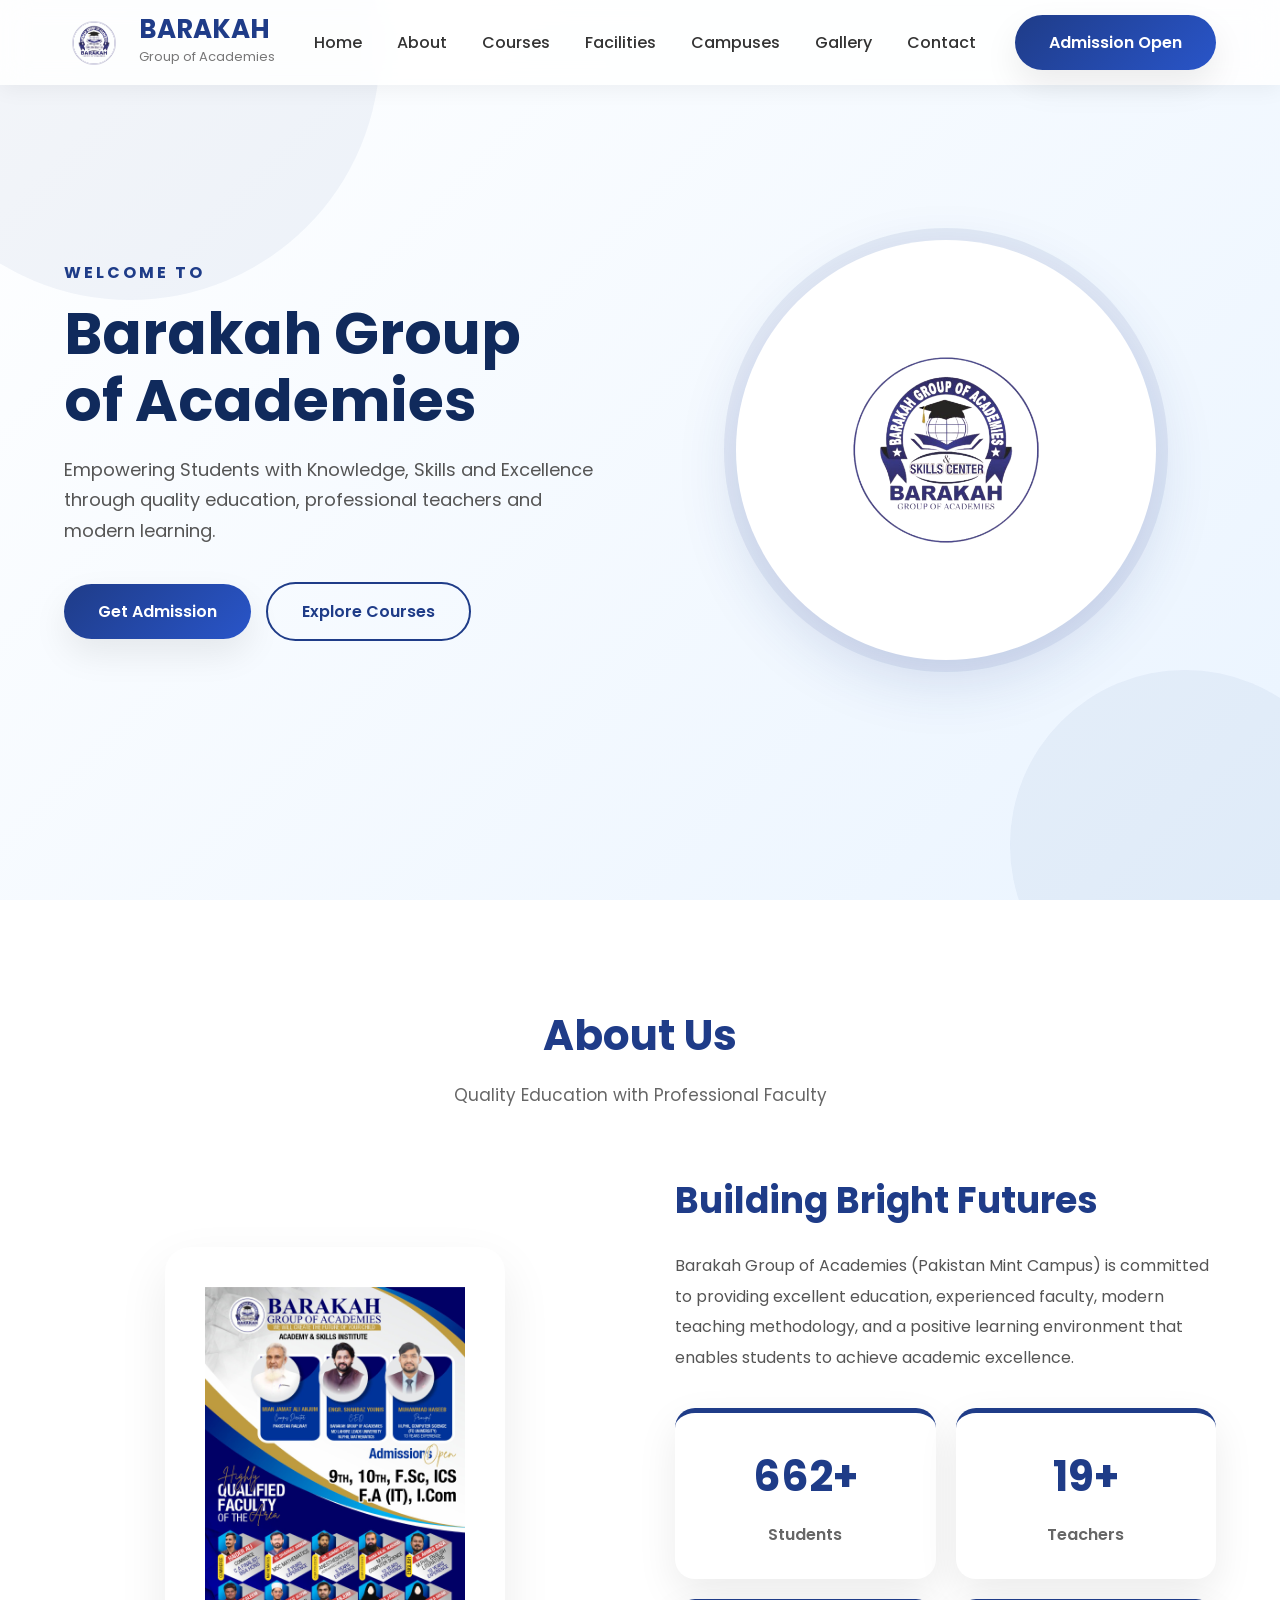
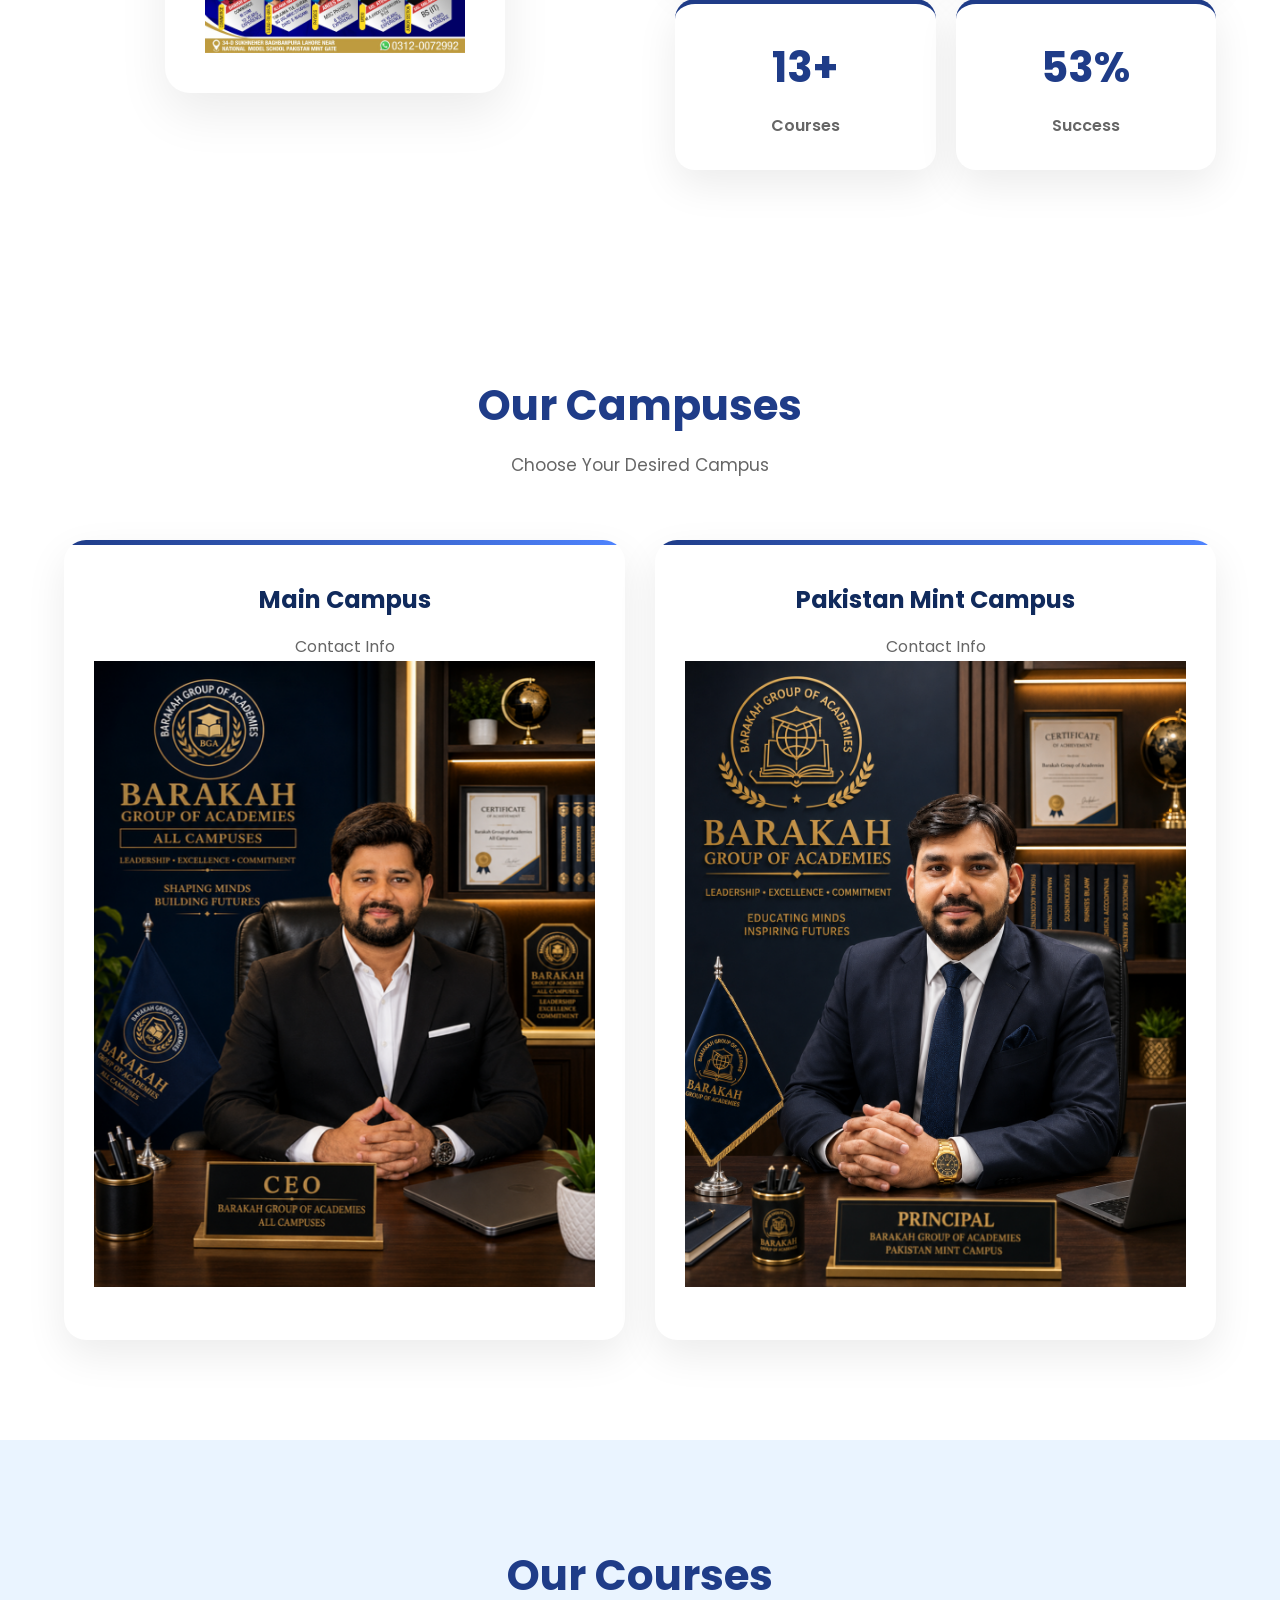
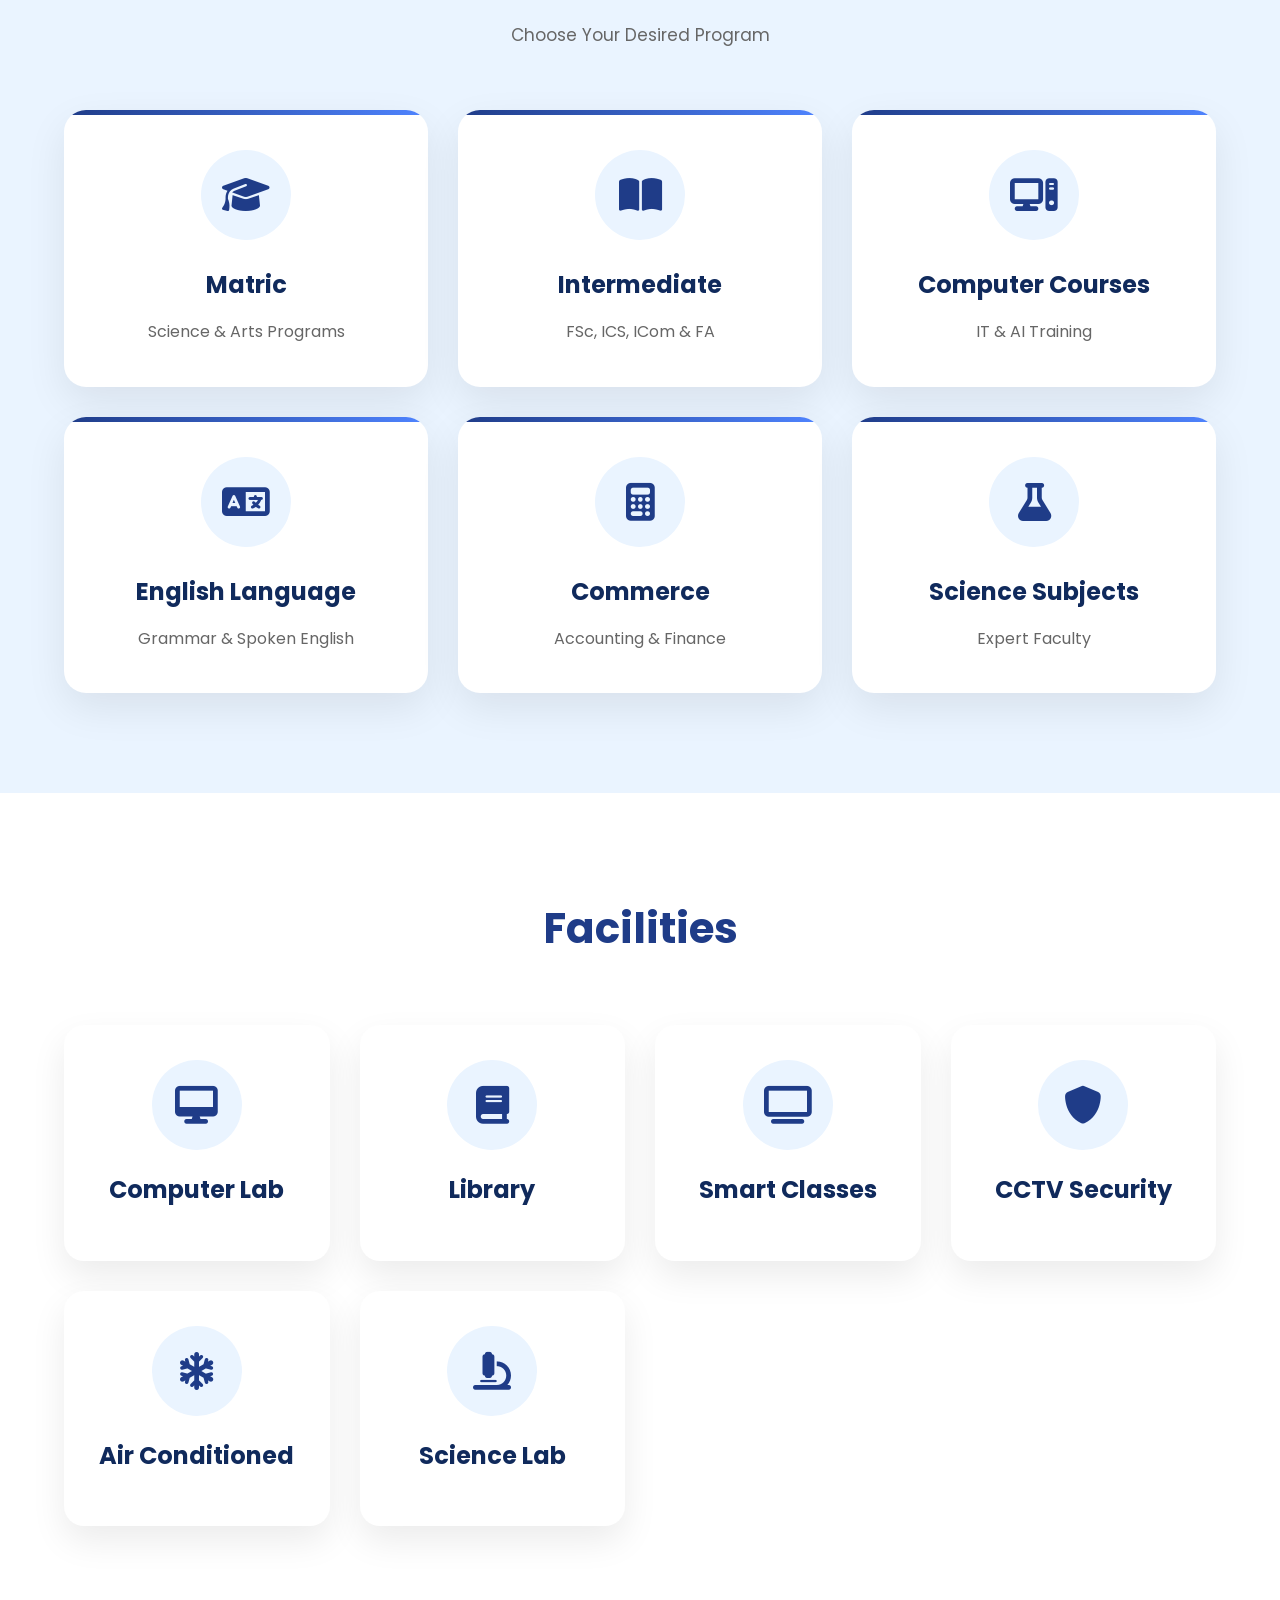
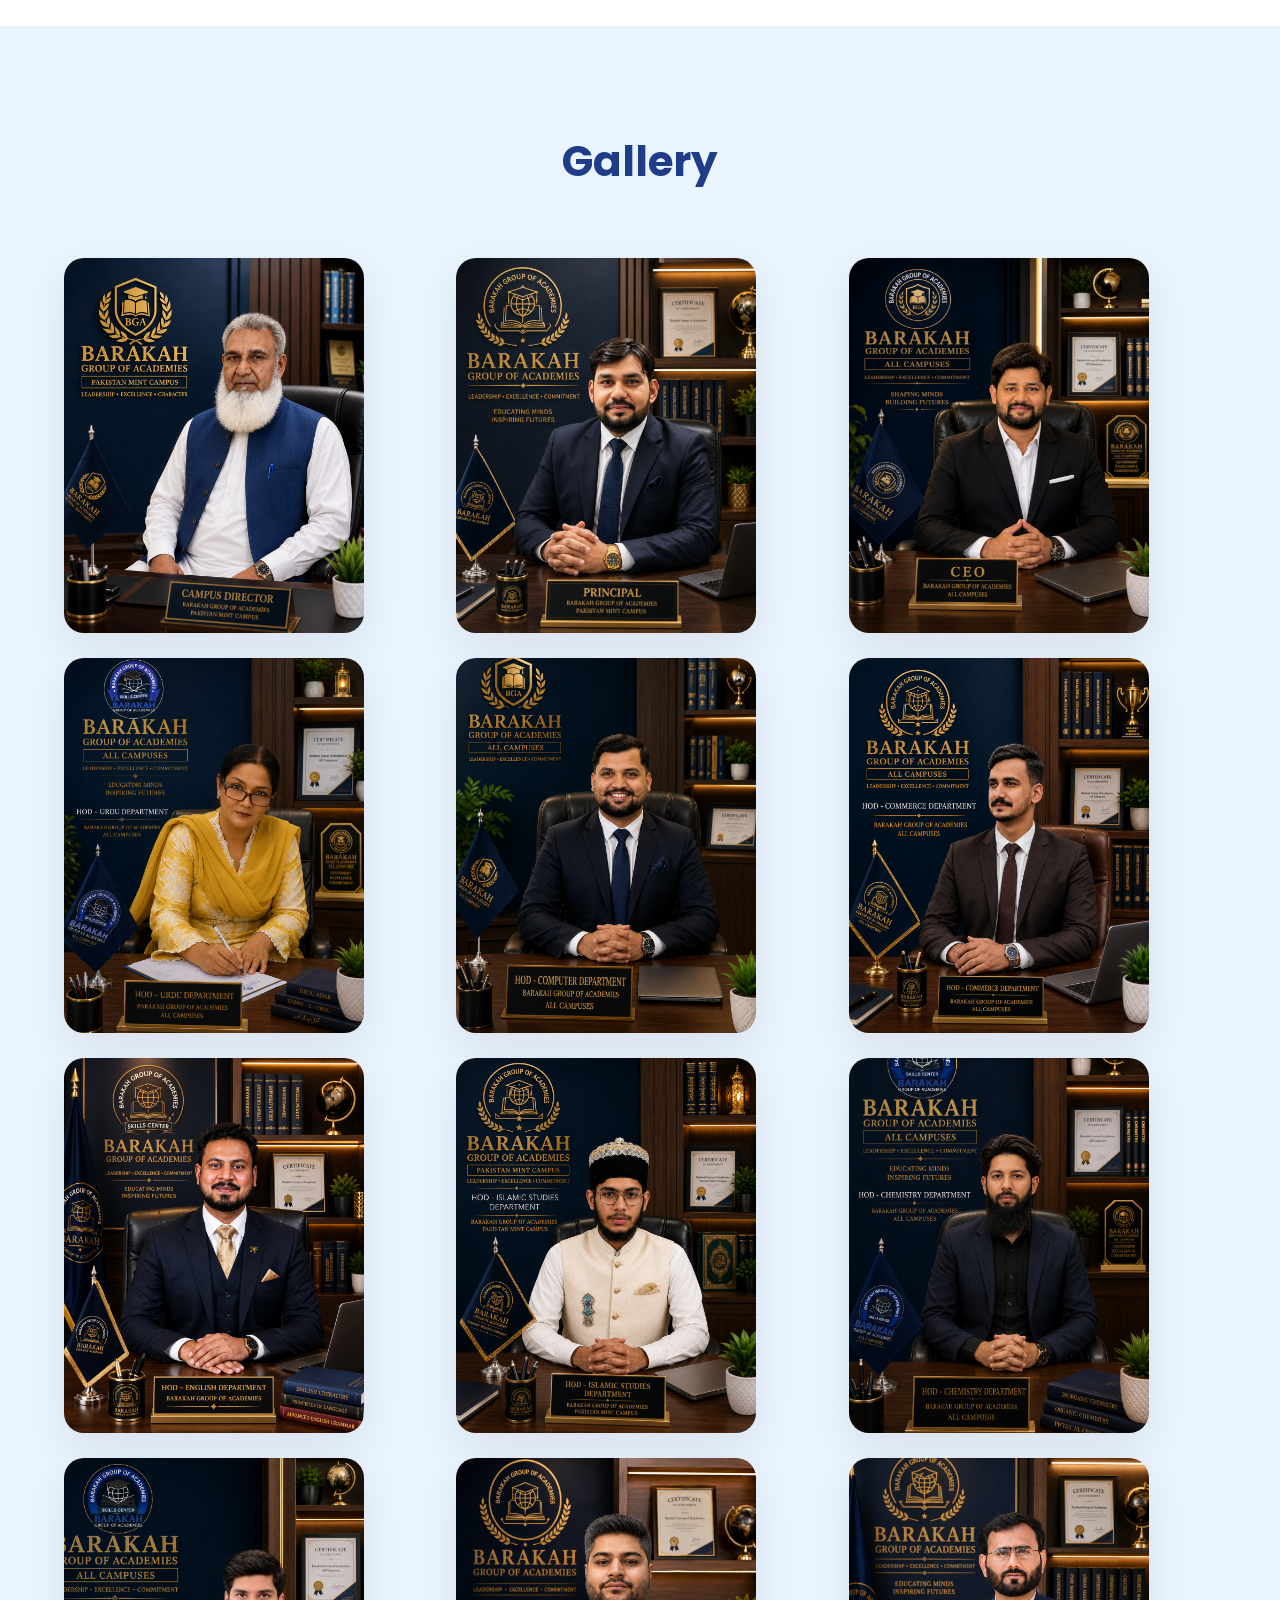
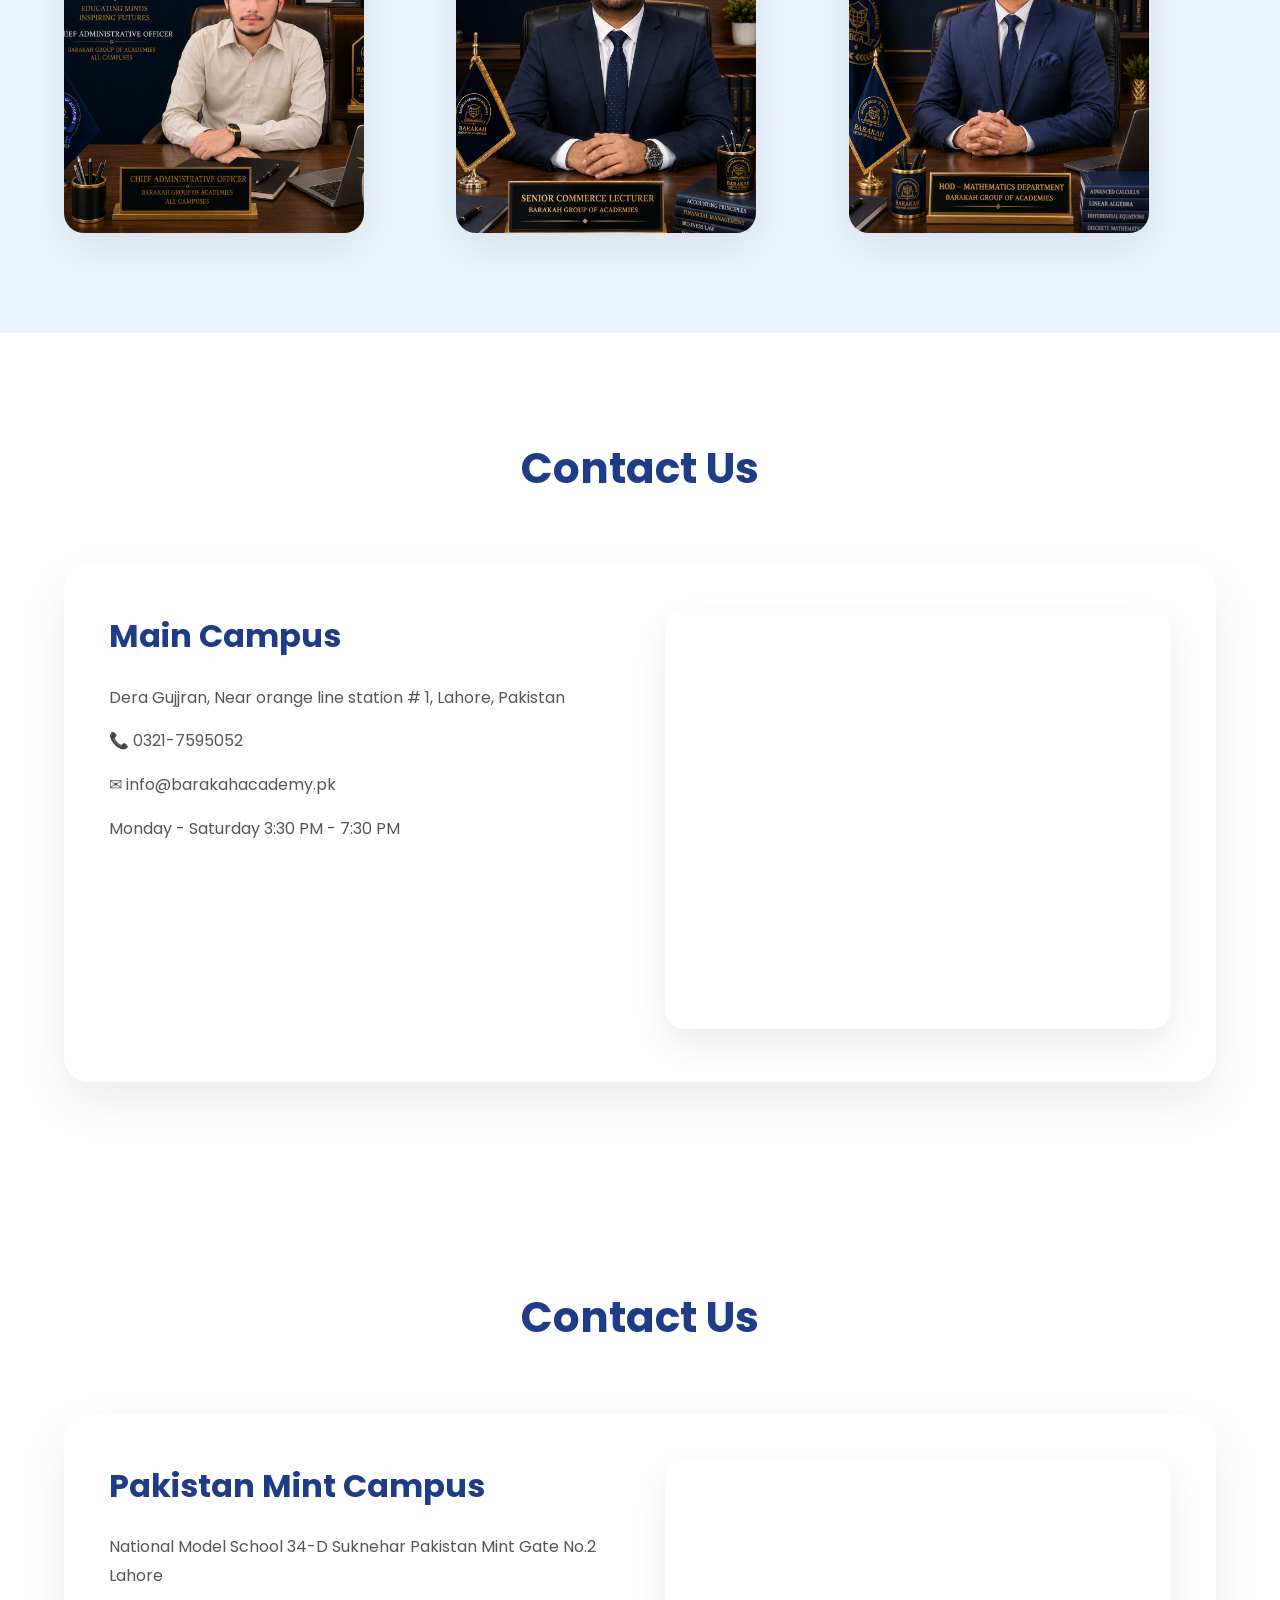
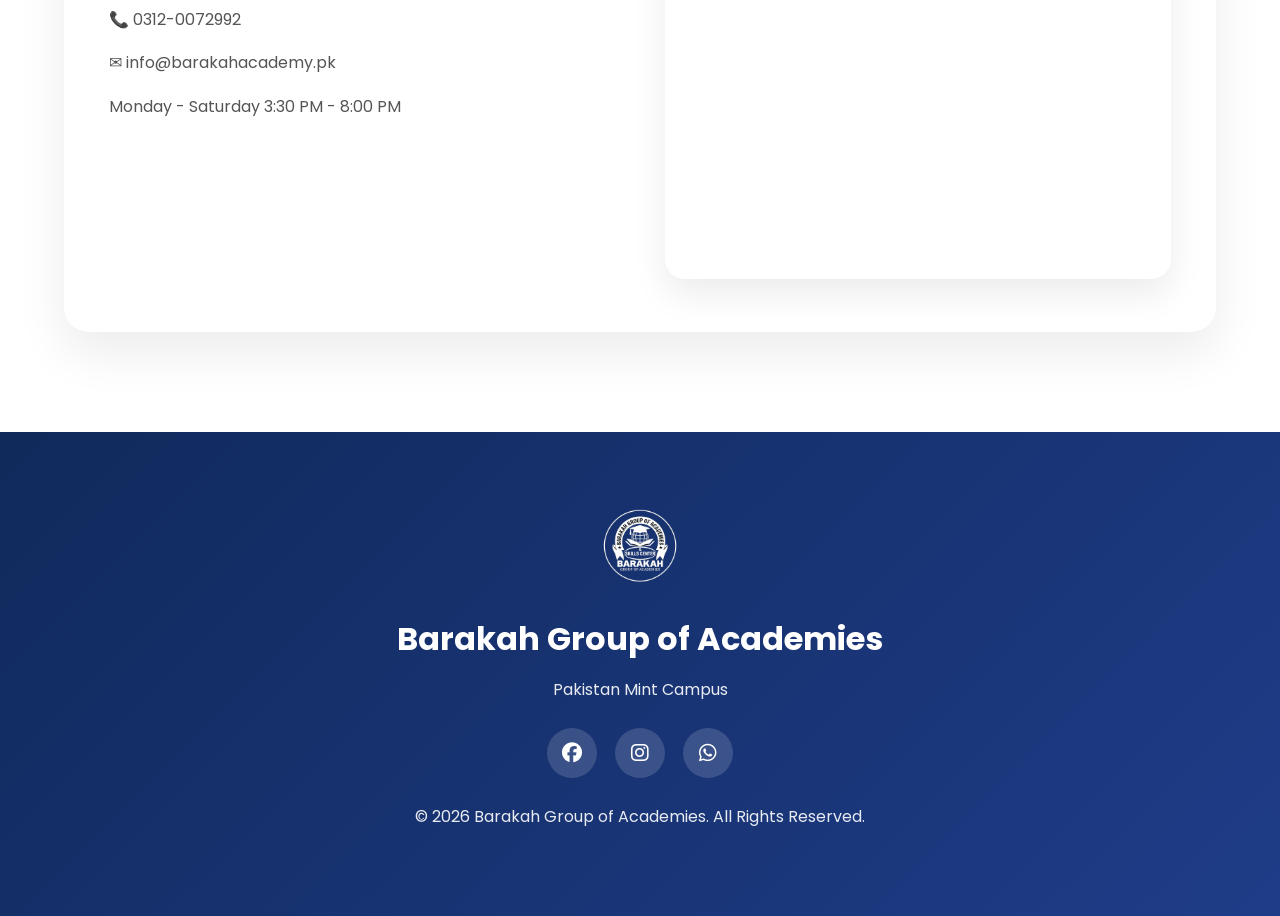
==== commit d0451981: "Add files via upload" ====
--- a/index.html
+++ b/index.html
@@ -37,7 +37,7 @@
 
           <div>
             <h2>BARAKAH</h2>
-            <span>Pakistan Mint Campus</span>
+            <span>Group of Academies</span>
           </div>
         </div>
 
@@ -51,13 +51,15 @@
 
             <li><a href="#facilities">Facilities</a></li>
 
+            <li><a href="#campuses">Campuses</a></li>
+
             <li><a href="#gallery">Gallery</a></li>
 
             <li><a href="#contact">Contact</a></li>
           </ul>
         </nav>
 
-        <a href="form.html" class="btn"> Admission Open </a>
+        <a href="#" class="btn"> Admission Open </a>
 
         <div class="menu-btn">
           <i class="fa-solid fa-bars"></i>
@@ -70,11 +72,11 @@
     <section class="hero" id="home">
       <div class="container hero-grid">
         <div class="hero-text">
+
           <h4>WELCOME TO</h4>
 
           <h1>
-            Barakah Group of Academies
-            <span>Pakistan Mint Campus</span>
+            Barakah Group <br>of Academies
           </h1>
 
           <p>
@@ -83,7 +85,7 @@
           </p>
 
           <div class="hero-buttons">
-            <a href="#contact" class="btn"> Get Admission </a>
+            <a href="form.html" class="btn"> Get Admission </a>
 
             <a href="#courses" class="btn2"> Explore Courses </a>
           </div>
@@ -151,6 +153,32 @@
         </div>
       </div>
     </section>
+    <!-- ================= Our Campuses ================= -->
+     <section class="campus section" id="campuses">
+      <div class="container">
+        <div class="title">
+          <h2>Our Campuses</h2>
+          <p>Choose Your Desired Campus</p>
+        </div>
+        <div class="campus-grid">
+          <a href="#contact1">
+          <div class="campus-card">
+
+            <h3>Main Campus</h3>
+            <p>Contact Info</p>
+            <img src="gallery4.png" />
+          </div>
+          </a>
+          <a href="#contact2">
+          <div class="campus-card">
+            <h3>Pakistan Mint Campus</h3>
+            <p>Contact Info</p>
+            <img src="gallery1.png" />
+          </div>
+          </a>
+        </div>
+      </div>
+    </section>
 
     <!-- ================= COURSES ================= -->
 
@@ -295,25 +323,24 @@
 
     <!-- ================= CONTACT ================= -->
 
-    <section class="contact section" id="contact">
+        <section class="contact section" id="contact1">
       <div class="container">
         <div class="title">
           <h2>Contact Us</h2>
         </div>
-
-        <div class="contact-box">
+          <div class="contact-box">
           <div>
-            <h3>Pakistan Mint Campus</h3>
+            <h3>Main Campus</h3>
 
             <p>
-              National Model School 34-D Suknehar Pakistan Mint Gate No.2 Lahore
+              Dera Gujjran, Near orange line station # 1, Lahore, Pakistan
             </p>
 
-            <p>📞 0312-0072992</p>
+            <p>📞 0321-7595052</p>
 
             <p>✉ info@barakahacademy.pk</p>
 
-            <p>Monday - Saturday 3:30 PM - 8:00 PM</p>
+            <p>Monday - Saturday 3:30 PM - 7:30 PM</p>
           </div>
 
           <div>
@@ -327,6 +354,38 @@
       </div>
     </section>
 
+    <section class="contact section" id="contact2">
+      <div class="container">
+        <div class="title">
+          <h2>Contact Us</h2>
+        </div>
+
+        <div class="contact-box">
+          <div>
+            <h3>Pakistan Mint Campus</h3>
+
+            <p>
+              National Model School 34-D Suknehar Pakistan Mint Gate No.2 Lahore
+            </p>
+
+            <p>📞 0312-0072992</p>
+
+            <p>✉ info@barakahacademy.pk</p>
+
+            <p>Monday - Saturday 3:30 PM - 8:00 PM</p>
+          </div>
+
+          <div>
+            <iframe
+              src="https://maps.google.com/maps?q=Lahore&t=&z=13&ie=UTF8&iwloc=&output=embed"
+              loading="lazy"
+            >
+            </iframe>
+          </div>
+        </div>
+      </div>
+    </section>
+
     <!-- ================= FOOTER ================= -->
 
     <footer>
--- a/style.css
+++ b/style.css
@@ -559,6 +559,77 @@
     line-height:1.8;
 }
 
+
+/*==========================================
+        CAMPUS SECTION
+==========================================*/
+
+.campuses{
+    background:var(--light);
+}
+
+.campus-grid{
+    display:grid;
+    grid-template-columns:repeat(auto-fit,minmax(280px,1fr));
+    gap:30px;
+}
+
+.campus-card{
+    background:#fff;
+    padding:40px 30px;
+    border-radius:22px;
+    text-align:center;
+    transition:.4s;
+    box-shadow:0 15px 40px rgba(0,0,0,.08);
+    position:relative;
+    overflow:hidden;
+    height: 800px;
+}
+
+.campus-card::before{
+    content:"";
+    position:absolute;
+    left:0;
+    top:0;
+    width:100%;
+    height:5px;
+    background:linear-gradient(90deg,#1F3C88,#4f84ff);
+}
+
+.campus-card:hover{
+    transform:translateY(-12px);
+    box-shadow:0 25px 60px rgba(31,60,136,.18);
+}
+
+.campus-card i{
+    width:90px;
+    height:90px;
+    line-height:90px;
+    border-radius:50%;
+    background:#EAF4FF;
+    color:var(--primary);
+    font-size:38px;
+    margin-bottom:25px;
+    transition:.4s;
+}
+
+.campus-card:hover i{
+    background:var(--primary);
+    color:#fff;
+    transform:rotate(360deg);
+}
+
+.campus-card h3{
+    color:var(--secondary);
+    margin-bottom:12px;
+    font-size:24px;
+}
+
+.campus-card p{
+    color:#666;
+    line-height:1.8;
+}
+
 /*==========================================
         FACILITIES
 ==========================================*/
@@ -656,8 +727,8 @@
 }
 
 .gallery-grid img{
-    width:100%;
-    height:260px;
+    width: 300px;
+    height: 375px;
     object-fit:cover;
     border-radius:20px;
     box-shadow:0 15px 40px rgba(0,0,0,.08);
@@ -832,11 +903,17 @@
 
 display:block;
 
+
 }
 
 header .btn{
 
-display:none;
+display:flex;
+justify-content:center;
+width:100px;
+height:40px;
+font-size:10px;
+align-items:center;
 
 }
 
